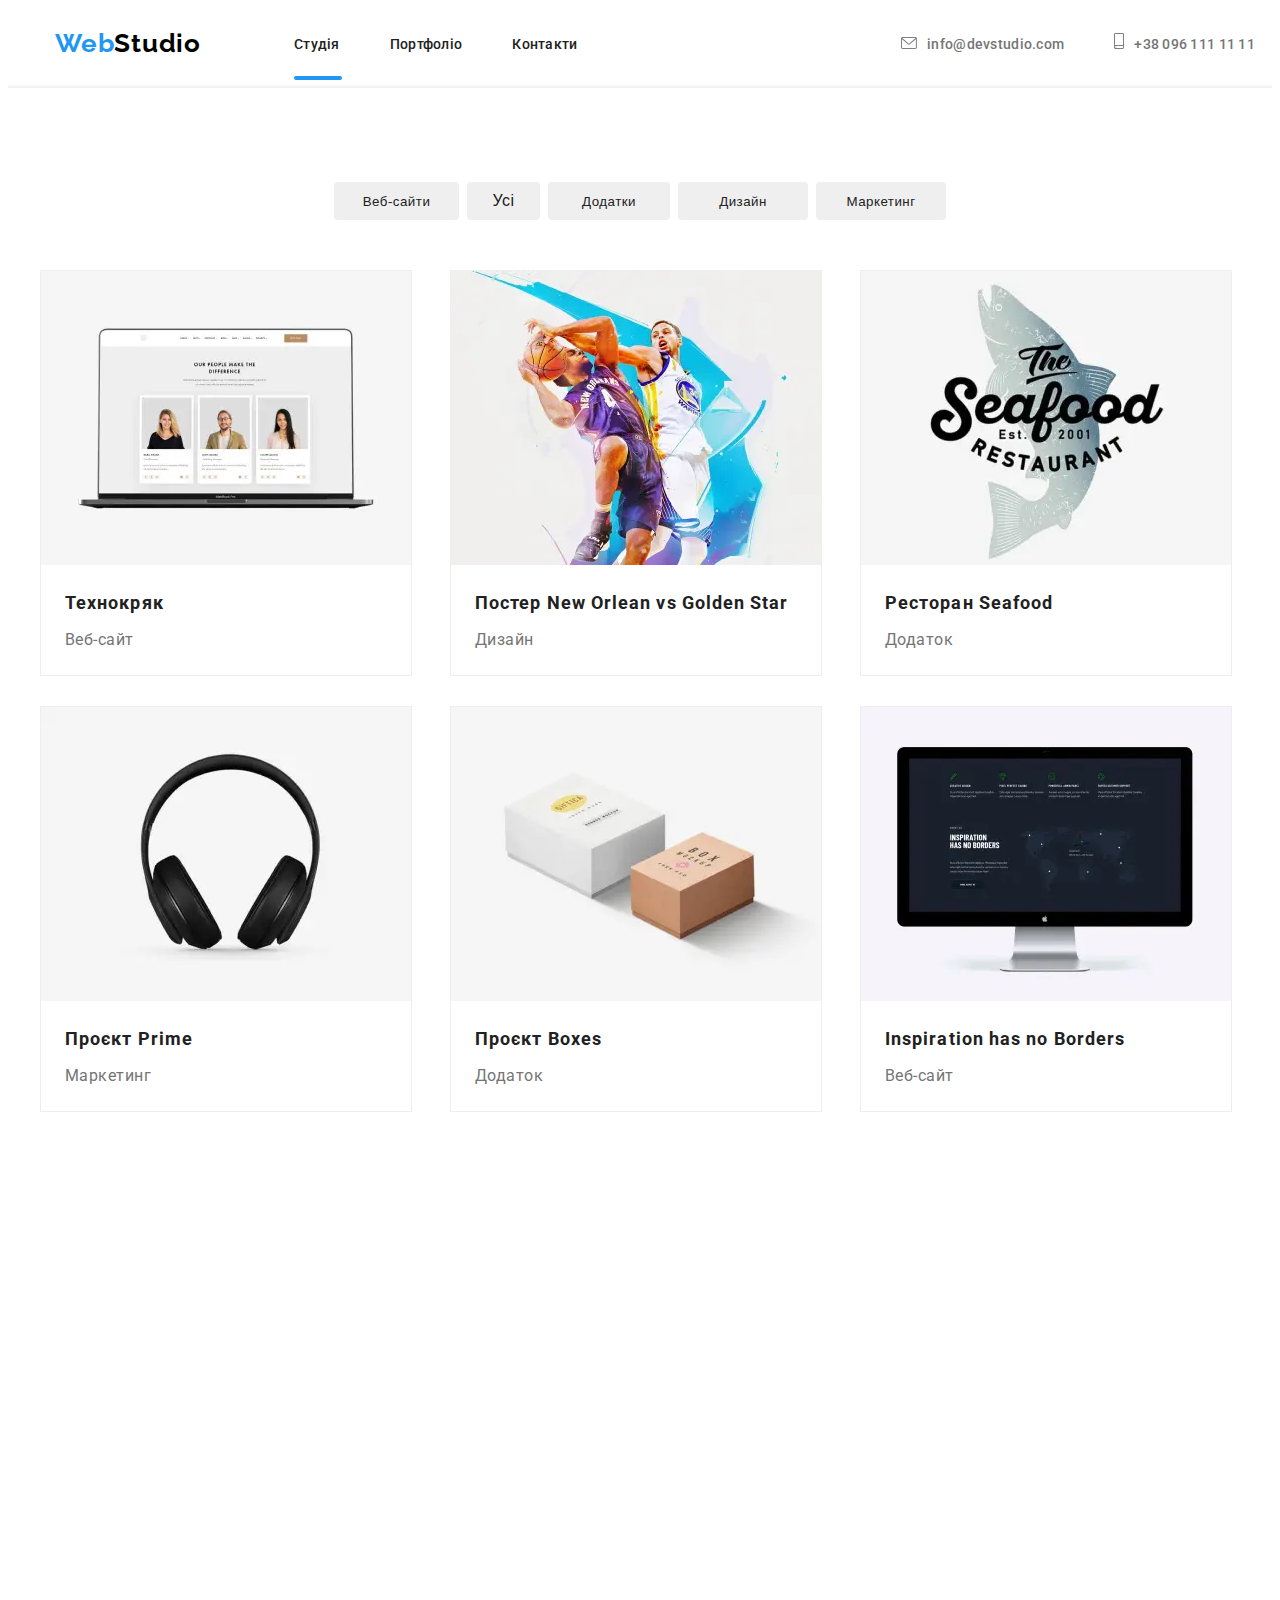
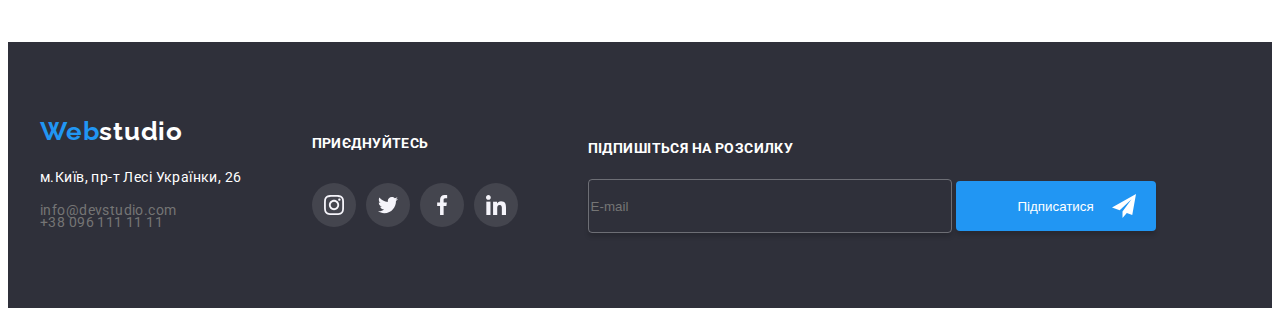
==== porf.html @ 806aafd5 "fix" ====
<!DOCTYPE html>
<html lang="en">
  <head>
    <meta charset="UTF-8" />
    <meta name="viewport" content="width=device-width, initial-scale=1.0" />
    <title>Document</title>
  
    <link rel="stylesheet" href="/normalize.css" />
    <link rel="preconnect" href="https://fonts.googleapis.com" />
    <link rel="preconnect" href="https://fonts.gstatic.com" crossorigin />
    <link rel="stylesheet" href="https://cdnjs.cloudflare.com/ajax/libs/modern-normalize/2.0.0/modern-normalize.min.css" integrity="sha512-4xo8blKMVCiXpTaLzQSLSw3KFOVPWhm/TRtuPVc4WG6kUgjH6J03IBuG7JZPkcWMxJ5huwaBpOpnwYElP/m6wg==" crossorigin="anonymous" referrerpolicy="no-referrer" />
    <link
      href="https://fonts.googleapis.com/css2?family=Raleway:wght@700&family=Roboto:ital,wght@0,400;0,500;0,700;0,900;1,400&display=swap"
      rel="stylesheet"
    />
    <link
    rel="stylesheet"
    href="https://cdnjs.cloudflare.com/ajax/libs/animate.css/4.1.1/animate.min.css"
  />
  <link href="https://unpkg.com/aos@2.3.1/dist/aos.css" rel="stylesheet">
<link rel="stylesheet" href="./css/main.min.css">
  </head>
  <body>
    <section class="header__information">
    <div class="container">
      <header class="header">
        <div class="container ">
          <nav class="header__navigation">
            <a class="header__logo"  href="./index.html">Web<span class="header__accent">Studio</span></a>
            <ul class="header__list">
              <li class="header__item">
                <a class="header__link header__studio" href="./index.html">Стyдія</a>
              </li>
              <li class="header__item">
                <a class="header__link" href="porf.html">Портфоліо</a>
              </li>
              <li class="header__item">
                <a class="header__link" href="#e">Контакти</a>
              </li>
              </ul>
              <ul class="header__contacts">
                <li class="header__contact">
                  <a class="header__adress" href="mailto:info@devstudio.com"><span><svg class="footer__mail"><use href="./images/symbol-defs.svg#icon-mail"></use></svg></span>info@devstudio.com</a>
                </li>
                <li class="header__contact">
                  <a class="header__adress" href="tel:380961111111"><span><svg class="phone-svg"><use href="./images/symbol-defs.svg#icon-smartphone"></use></svg></span>+38 096 111 11 11</a>
                </li>
              </ul>
              
          </nav>
        </div>
      </header>
    </div>
  </section>
    <main class="photo-post">
      <section class="buttons-catalogue">
        <div class="container">
          <ul class="buttons">
            <li class="button-list"  data-aos="fade-down"><button class="button button-2">Веб-сайти</button></li>
            <li class="button-list"  data-aos="fade-down"><button class="buttons-all">Усі</button></li>
            <li class="button-list"  data-aos="fade-down"><button class="button button-3">Додатки</button></li>
            <li class="button-list"  data-aos="fade-down"><button class="button button-4">Дизайн</button></li>
            <li class="button-list"  data-aos="fade-down"><button class="button button-5">Маркетинг</button></li>
          </ul>
        </div>
      </section>
      <div class="container">
        <ul class="list">
          <li class="list__photo list__poster" data-aos="fade-right">
            <img class="list__posters" src="images/img1112.webp" alt="" />
            <h3 class="list__about">Технокряк</h3>
            <p class="list__name">Веб-сайт</p>
            <div class="card-background"></div>
          </li>
          <li class="list__photo list__poster" data-aos="fade-right">
            <img class="list__posters"
              src="images/img1.webp"
              alt="Постер New Orlean vs Golden Star"
            />
            <h3 class="list__about">Постер New Orlean vs Golden Star</h3>
            <p class="list__name">Дизайн</p>
            <div class="card-background"></div>
          </li>
          <li class="list__photo list__poster" data-aos="fade-right">
            <img class="list__posters"
              src="images/img2.webp"
              alt="Ресторан Seafood"
            />
            <h3 class="list__about">Ресторан Seafood</h3>
            <p class="list__name">Додаток</p>
            <div class="card-background"></div>
          </li>
          <li class="list__photo list__poster" data-aos="fade-right">
            <img class="list__posters"
              src="images/img9.webp"
              alt="Проєкт Prime"
            />
            <h3 class="list__about">Проєкт Prime</h3>
            <p class="list__name">Маркетинг</p>
            <div class="card-background"></div>
          </li>
          <li class="list__photo list__poster" data-aos="fade-right">
            <img class="list__posters" src="images/31.webp" alt="Проєкт Boxes" />
            <h3 class="list__about">Проєкт Boxes</h3>
            <p class="list__name">Додаток</p>
           <div class="card-background"></div>
          </li>
          <li class="list__photo list__poster" data-aos="fade-right">
            <img class="list__posters"
              src="images/img5.webp"
              alt="Inspiration has no Borders"
            />
            <h3 class="list__about">Inspiration has no Borders</h3>
            <p class="list__name">Веб-сайт</p>
            <div class="card-background"></div>
          </li>
          <li class="list__photo list__poster" data-aos="fade-right">
            <img class="list__posters"
              src="images/img6.webp"
              alt="Видання Limited Edition"
            />
            <h3 class="list__about">Видання Limited Edition</h3>
            <p class="list__name">Дизайн</p>
            <div class="card-background"></div>
          </li>
          <li class="list__photo list__poster" data-aos="fade-right">
            <img class="list__posters" src="images/img7.webp" alt="Проєкт LAB" />
            <h3 class="list__about">Проєкт LAB</h3>
            <p class="list__name">Маркетинг</p>
            <div class="card-background"></div>
          </li>
          <li class="list__photo list__poster" data-aos="fade-right">
            <img class="list__posters"
              src="images/img8.webp"
              alt="Growing Business"
            />
            <h3 class="list__about">Growing Business</h3>
            <p class="list__name">Додаток</p>
            <div class="card-background"></div>
          </li>
        </ul>
      </div>
    </main>
<footer class="footer">
    <div class="container footer__social">
      <div class="all-info">
      <a class="footer__logo" href="./index.html">Web<span style="color: white">studio</span></a>
      <address>
        <p class="footer__adres">м.Київ, пр-т Лесі Українки, 26</p>
      </address>
    <ul class="footer__info">
      <li class="footer__mail"><a href="mailto:info@devstudio.com">info@devstudio.com</a></li>
      <li><a href="tel:380961111111">+38 096 111 11 11</a></li>
    </ul>
      </div>
    <ul class="footer__media">
      <div><h6 class="footer__join">приєднуйтесь</h6>
      </div>
      <ul class="footer__socials">
      <li><a class="footer__svg"><svg class="footer__link"><use  href="./images/symbol-defs.svg#icon-instagram"></use></svg></a></li>
      <li ><a class="footer__svg"><svg class="footer__link"> <use href="./images/symbol-defs.svg#icon-twitter" ></use></svg></a></li>
      <li><a class="footer__svg"><svg class="footer__link"><use href="./images/symbol-defs.svg#icon-facebook"></use></svg></a> </li>
      <li><a class="footer__svg"><svg class="footer__link"><use href="./images/symbol-defs.svg#icon-linkedin"></use></svg></a></li></ul></ul>
      <div class="footer__about">
        <h5 class="footer__links">
          Підпишіться на розсилку
        </h5>
        <div>
        <input class="footer__sub" type="text" placeholder="E-mail">
      <button class="footer__telegram" type="submit">
        Підписатися</button>
      <svg class="footer__logos"><use href="./images/symbol-defs.svg#icon-telegram"></use></svg></div>
      </div>
  </div>  
  </footer>
    </div>
    <script src="https://unpkg.com/aos@2.3.1/dist/aos.js"></script>
    <script>
      AOS.init();
    </script>
  </body>
</html>
---- css/main.min.css ----
:root{--text-color: #212121;--content-color: #757575;--footer-color: #2f303a;--button-color: #2196f3;--hero-background: #2f303a}.container{width:1200px;margin:0 auto;padding-left:15px;padding-right:15px}body{font-family:Roboto}button{border:none}img{display:block}a{text-decoration:none}.header__information,.header__item,.header__contact,.info__item,.pictures__list,.workers__list,.buttons,.list{list-style:none}h1,h3,ul,p{margin:0;padding:0;list-style:none}.header{height:80px}.header__navigation{display:flex;padding-top:20px}.header__logo{color:var(--button-color);font-family:Raleway;font-size:26px;font-weight:700;letter-spacing:.78px;align-items:center;align-self:center}.header__accent{color:#000}.header__list{display:flex;gap:50px;margin-right:auto;margin-left:93px;align-items:center}.header__link{color:var(--text-color);font-size:14px;font-weight:500;letter-spacing:.28px;transition-duration:500ms;transition-timing-function:cubic-bezier(0.4, 0, 0.2, 1);transition-property:color}.header__studio{transition-property:color;transition-duration:500ms}.header__studio::after{content:"";display:block;border-radius:2px;background:#2196f3;width:48px;height:4px;flex-shrink:0;position:absolute;top:76px;right:100 px;color:#2196f3;transition-timing-function:cubic-bezier(0.4, 0, 0.2, 1)}.header__contacts{margin-left:auto;display:flex;gap:50px;align-items:center}.header__adress{color:var(--content-color);font-size:14px;font-weight:500;letter-spacing:.28px}.header__link:hover{color:var(--button-color)}.header__adress:hover{color:var(--button-color)}.header__adress:hover .mail-svg{fill:#2196f3}.header .phone-svg{width:10px;height:16px;flex-shrink:0;margin-right:10px;fill:gray}.header__adress:hover .phone-svg{fill:#2196f3}.header .studio__color{color:#fff}.header .perf{margin-bottom:28px}.header .perf::after{content:"";display:block;border-radius:2px;background:#2196f3;margin:auto;width:78px;height:4px;flex-shrink:0;position:absolute;top:80px;right:1113px;color:#2196f3}.header__information{box-shadow:inset 0px -5px 10px -10px gray}.header .mail{margin-bottom:9px}.hero{display:flex;height:600px;background-color:var(--hero-background);background-image:linear-gradient(rgba(47, 48, 58, 0.4), rgba(47, 48, 58, 0.4)),url(../images/img.webp);background-repeat:no-repeat;background-size:cover;padding-top:200px;padding-bottom:200px}.hero__heading{width:696px;color:#fff;text-align:center;font-size:44px;font-weight:900;letter-spacing:2.64px;text-transform:uppercase;margin-bottom:30px}.hero__button{width:216px;height:50px;border-radius:4px;background:var(--button-color);box-shadow:0px 4px 4px 0px rgba(0,0,0,.15)}.hero__button__text{color:#fff;text-align:center;font-size:16px;font-weight:700;letter-spacing:.96px}.hero .box{display:flex}.info{padding-top:94px;padding-bottom:94px}.info__list{display:flex}.info-heading{color:var(--text-color);font-size:14px;font-weight:700;letter-spacing:.42px;text-transform:uppercase;margin-top:20px}.info__list{display:flex;gap:30px}.info-text{margin-top:10px;color:var(--content-color);font-size:14px;font-weight:400;line-height:1.71;letter-spacing:.42px}.info-item::before{display:flex;content:url(../images/spytnik.png);background-color:#f5f4fa;width:270px;height:120px;text-align:center;align-items:center;justify-content:center}.info-before::before{content:url(../images/pc.png);background-color:#f5f4fa;width:270px;height:120px}.info-clock::before{content:url(../images/clock.png);background-color:#f5f4fa;width:270px;height:120px}.info-austronaut::before{content:url(../images/astronaut.png);background-color:#f5f4fa;width:270px;height:120px}.info-item{display:flex;flex-direction:column}.pictures-title{color:var(--text-color);text-align:center;font-size:36px;font-weight:700;letter-spacing:1.08px}.pictures-list{display:flex;margin-top:50px;gap:30px;position:relative}.pictures-photo{position:relative;width:370px;height:294px}.text-box{position:relative;width:370px;height:70px;flex-shrink:0;background:rgba(47,48,58,.8);bottom:70px;color:#fff;text-align:center;font-family:Roboto;font-size:14px;padding-top:27px;font-weight:700;line-height:normal;letter-spacing:.42px;text-transform:uppercase}.pictures{padding-bottom:94px}.workers-photo{width:270px;height:260px}.workers{background:#f5f4fa;padding-top:94px;padding-bottom:94px}.workers__title{text-align:center;color:var(--text-color);text-align:center;font-size:36px;font-weight:700;letter-spacing:1.08px}.workers__list{margin-top:50px;display:flex;gap:30px}.workers__item{border:1px solid #eee;background:#fff;box-shadow:0px 5px 15px -10px #000}.workers-name{color:var(--text-color);text-align:center;font-size:16px;font-weight:500;letter-spacing:.48px;margin-top:30px}.worker-skill{color:var(--content-color);text-align:center;font-size:16px;font-weight:400;letter-spacing:.48px;margin-top:10px;padding-bottom:30px}.information{display:flex;justify-content:center;gap:22px;list-style:none;padding-bottom:30px}.instagram{width:20px;height:20px;flex-shrink:0;fill:#afb1b8;transition-duration:500ms;transition-property:fill,background;transition-timing-function:cubic-bezier(0.4, 0, 0.2, 1)}.linkedin{width:20px;height:20px;flex-shrink:0;fill:#afb1b8;transition-duration:500ms;transition-property:fill,background;transition-timing-function:cubic-bezier(0.4, 0, 0.2, 1)}.facebook{width:20px;height:20px;flex-shrink:0;fill:#afb1b8;transition-duration:500ms;transition-property:fill,background;transition-timing-function:cubic-bezier(0.4, 0, 0.2, 1)}.twitter{width:20px;height:20px;flex-shrink:0;fill:#afb1b8;transition-duration:500ms;transition-property:fill,background;transition-timing-function:cubic-bezier(0.4, 0, 0.2, 1)}.instagram :hover{width:44px;height:44px;border-radius:100px}.svg-instagram{width:44px;height:44px;border-radius:100px;display:flex;align-items:center;justify-content:center}.svg-instagram:hover{background-color:#2196f3}.svg-instagram:hover .instagram{fill:#fff}.twitter :hover{width:44px;height:44px;border-radius:100px}.svg-twitter{width:44px;height:44px;border-radius:100px;display:flex;align-items:center;justify-content:center}.svg-twitter:hover{background-color:#2196f3}.svg-twitter:hover .twitter{fill:#fff}.facebook :hover{width:44px;height:44px;border-radius:100px}.svg-facebook{width:44px;height:44px;border-radius:100px;display:flex;align-items:center;justify-content:center}.svg-facebook:hover{background-color:#2196f3}.svg-facebook:hover .facebook{fill:#fff}.linkedin :hover{width:44px;height:44px;border-radius:100px}.svg-linkedin{width:44px;height:44px;border-radius:100px;display:flex;align-items:center;justify-content:center}.svg-linkedin:hover{background-color:#2196f3}.svg-linkedin:hover .linkedin{fill:#fff}.clients{height:372px}.clients__title{color:#212121;text-align:center;font-family:Roboto;font-size:36px;font-weight:700;line-height:normal;letter-spacing:1.08px;justify-content:center}.clients__name{justify-content:center;display:flex;gap:30px;list-style:none}.clients__box{border-radius:4px;border:1px solid #afb1b8;width:170px;height:92px;flex-shrink:0;display:flex;justify-content:center;align-items:center}.clients__logo{width:106px;height:60px;flex-shrink:0;fill:#afb1b8;transition-duration:500ms;transition-property:fill,background;transition-timing-function:cubic-bezier(0.4, 0, 0.2, 1)}.clients__box:hover{color:#2196f3;border:1px solid #2196f3}.clients__box:hover .clients__logo{fill:#2196f3}.footer{background:var(--footer-color);padding-top:60px;padding-bottom:60px}.footer__social{display:flex;gap:70px;align-items:center}.footer__logo{color:var(--button-color);font-family:Raleway;font-size:26px;font-weight:700;letter-spacing:.78px}.footer__adres{color:#fff;font-size:14px;font-weight:400;line-height:1.71;letter-spacing:.42px;margin-top:20px;font-style:normal}.footer__info{list-style:none;color:var(--content-color);font-size:14px;font-weight:400;line-height:1.71;letter-spacing:.42px;margin-top:9px}.footer__media{display:flex;flex-direction:column}.footer__join{color:#fff;font-family:Roboto;font-size:14px;font-style:normal;font-weight:700;line-height:normal;letter-spacing:.42px;text-transform:uppercase}.footer__svg{border-radius:100px;background-color:rgba(255,255,255,.1);width:44px;height:44px;flex-shrink:0;display:flex;align-items:center;justify-content:center;fill:#f5f4fa;transition-duration:500ms;transition-property:fill,background;transition-timing-function:cubic-bezier(0.4, 0, 0.2, 1)}.footer__link{width:20px;height:20px;flex-shrink:0;fill:#f5f4fa}.footer__svg:hover{background-color:#2196f3}.footer__socials{display:flex;list-style:none;gap:10px;padding-bottom:21px}.footer__links{color:#fff;font-family:Roboto;font-size:14px;font-style:normal;font-weight:700;line-height:normal;letter-spacing:.42px;text-transform:uppercase}.footer__sub{width:358px;height:50px;flex-shrink:0;border-radius:4px;border:1px solid rgba(255,255,255,.3);background:rgba(33,150,243,0);box-shadow:0px 4px 4px 0px rgba(0,0,0,.15)}.footer__telegram{position:relative;width:200px;height:50px;flex-shrink:0;border-radius:4px;background:#2196f3;box-shadow:0px 4px 4px 0px rgba(0,0,0,.15);color:#fff}.footer__logos{position:relative;width:24px;height:24px;flex-shrink:0;fill:#fff;right:48px;top:7px}.footer__mail{width:16px;height:12px;flex-shrink:0;margin-right:10px;fill:gray}.backdrop{width:528px;height:581px;flex-shrink:0;background-color:#fff;position:fixed;transform:translate(50%, 40%);top:1%;right:50%;border-radius:4px;background:#fff;box-shadow:0px 1px 3px 0px rgba(0,0,0,.12),0px 1px 1px 0px rgba(0,0,0,.14),0px 2px 1px 0px rgba(0,0,0,.2);transition-timing-function:cubic-bezier(0.4, 0, 0.2, 1);transition-duration:500ms}.modal{position:relative}.close-modal{width:18px;height:18px;flex-shrink:0}.backdrop-btn{stroke-width:1px;stroke:rgba(0,0,0,.1);width:30px;height:30px;flex-shrink:0;border-radius:20px;display:flex;justify-content:center;align-items:center;position:relative;left:490px;top:14px;background-color:#fff;border-radius:20px;background:#fff}.feedback-title{width:448px;height:40px;flex-shrink:0;color:#757575;font-family:Roboto;font-size:12px;font-style:normal;font-weight:400;line-height:normal;letter-spacing:.12px}.feedback-title-big{color:#757575;font-family:Roboto;font-size:12px;font-style:normal;font-weight:400;line-height:normal;letter-spacing:.12px;margin-bottom:4px}.write-space{display:block;border-radius:4px;border:1px solid rgba(33,33,33,.2);width:448px;height:40px;padding:0px 42px 0px 42px;font-family:"Roboto";font-size:12px;font-weight:400;letter-spacing:.12px}.modal-svg{width:18px;height:18px;position:relative;left:12px;bottom:30px}.big-input{display:block;border-radius:4px;border:1px solid rgba(33,33,33,.2);font-family:"Roboto";font-size:12px;font-weight:400;letter-spacing:.12px;width:448px;height:120px;padding:0px 16px 82px 16px}.blank-info{list-style:none;padding-left:42px}.modal-text{margin-bottom:4px;color:#757575;font-family:Roboto;font-size:12px;font-style:normal;font-weight:400;line-height:normal;letter-spacing:.12px}.blue-text{color:#2196f3;font-family:Roboto;font-size:14px;font-style:normal;font-weight:400;line-height:24px;letter-spacing:.42px;text-decoration-line:underline}.Conditions-contract{margin-top:20px;padding-left:57px}.comfirm-svg{margin-right:7px}.send-info{width:200px;height:50px;flex-shrink:0;border-radius:4px;background:#188ce8;box-shadow:0px 4px 4px 0px rgba(0,0,0,.15);display:block;margin-left:165px}.send-color{display:block;color:#fff;text-align:center;font-family:Roboto;font-size:16px;font-style:normal;font-weight:700;line-height:30px;letter-spacing:.96px}.backdrop-btn:hover .close-modal{stroke-width:1px;stroke:rgba(0,0,0,.1);fill:#2196f3}.is-hidden{opacity:0;visibility:hidden;pointer-events:none}.give-feedback{color:#212121;text-align:center;font-family:Roboto;font-size:20px;font-style:normal;font-weight:700;line-height:normal;letter-spacing:.6px}.buttons-catalogue{padding-top:94px;padding-bottom:50px}.buttons{display:flex;gap:8px;justify-content:center}.button{border-radius:4px;color:var(--text-color);font-weight:500;letter-spacing:.48px;transition-duration:500ms;transition-property:fill,background;transition-timing-function:cubic-bezier(0.4, 0, 0.2, 1)}.photo-post{padding-bottom:94px}.buttons-all{color:#fff;text-align:center;font-size:16px;font-style:normal;font-weight:500;line-height:26px;letter-spacing:.48px;width:73px;height:38px;color:var(--text-color);border-radius:4px;transition-duration:500ms;transition-property:color,background;transition-timing-function:cubic-bezier(0.4, 0, 0.2, 1)}.buttons-all:hover{box-shadow:0px 2px 2px 0px rgba(0,0,0,.12),0px 1px 2px 0px rgba(0,0,0,.08),0px 3px 1px 0px rgba(0,0,0,.1);background-color:#2196f3;color:#fff}.card-poster:hover{box-shadow:1px 4px 6px 0px rgba(0,0,0,.16),0px 4px 4px 0px rgba(0,0,0,.06),0px 1px 1px 0px rgba(0,0,0,.12)}.button-2{width:125px;height:38px}.button-2:hover{box-shadow:0px 2px 2px 0px rgba(0,0,0,.12),0px 1px 2px 0px rgba(0,0,0,.08),0px 3px 1px 0px rgba(0,0,0,.1);background-color:var(--button-color);color:#f5f4fa}.button-3{width:122px;height:38px}.button-3:hover{box-shadow:0px 2px 2px 0px rgba(0,0,0,.12),0px 1px 2px 0px rgba(0,0,0,.08),0px 3px 1px 0px rgba(0,0,0,.1);background-color:var(--button-color);color:#f5f4fa}.button-4{width:130px;height:38px}.button-4:hover{box-shadow:0px 2px 2px 0px rgba(0,0,0,.12),0px 1px 2px 0px rgba(0,0,0,.08),0px 3px 1px 0px rgba(0,0,0,.1);background-color:var(--button-color);color:#f5f4fa}.button-5{width:130px;height:38px}.button-5:hover{box-shadow:0px 2px 2px 0px rgba(0,0,0,.12),0px 1px 2px 0px rgba(0,0,0,.08),0px 3px 1px 0px rgba(0,0,0,.1);background-color:var(--button-color);color:#f5f4fa}.list{display:flex;flex-wrap:wrap;gap:30px;display:grid;grid-template-columns:repeat(3, 1fr);position:relative}.list__photo{width:370px;border:1px solid #eee;background:#fff;flex-basis:calc((100% - 60px)/3);position:relative;overflow:hidden}.list__poster:hover .card-background{opacity:1;transition:all .5s;top:0}.list__about{margin-top:20px;color:var(--text-color);font-family:Roboto;font-size:18px;font-weight:700;line-height:36px;letter-spacing:1.08px;padding-left:24px}.list__name{margin-top:4px;color:var(--content-color);font-size:16px;font-weight:400;line-height:30px;letter-spacing:.48px;padding-left:24px;padding-bottom:20px}a{color:inherit}.buttons-catalogue{padding-top:94px;padding-bottom:50px}.photo-post{padding-bottom:94px}.box{display:flex;flex-direction:column;align-items:center}.card-background{width:370px;height:294px;background:rgba(33,150,243,.9);position:absolute;z-index:2;top:2px;display:flex;justify-content:center;align-items:center;opacity:0;top:100%}.text-card{width:322px;color:#fff;font-family:Roboto;font-size:18px;font-style:normal;font-weight:400;line-height:28px;letter-spacing:.54px;align-items:center;text-align:center}.perf{margin-bottom:28px}/*# sourceMappingURL=main.min.css.map */
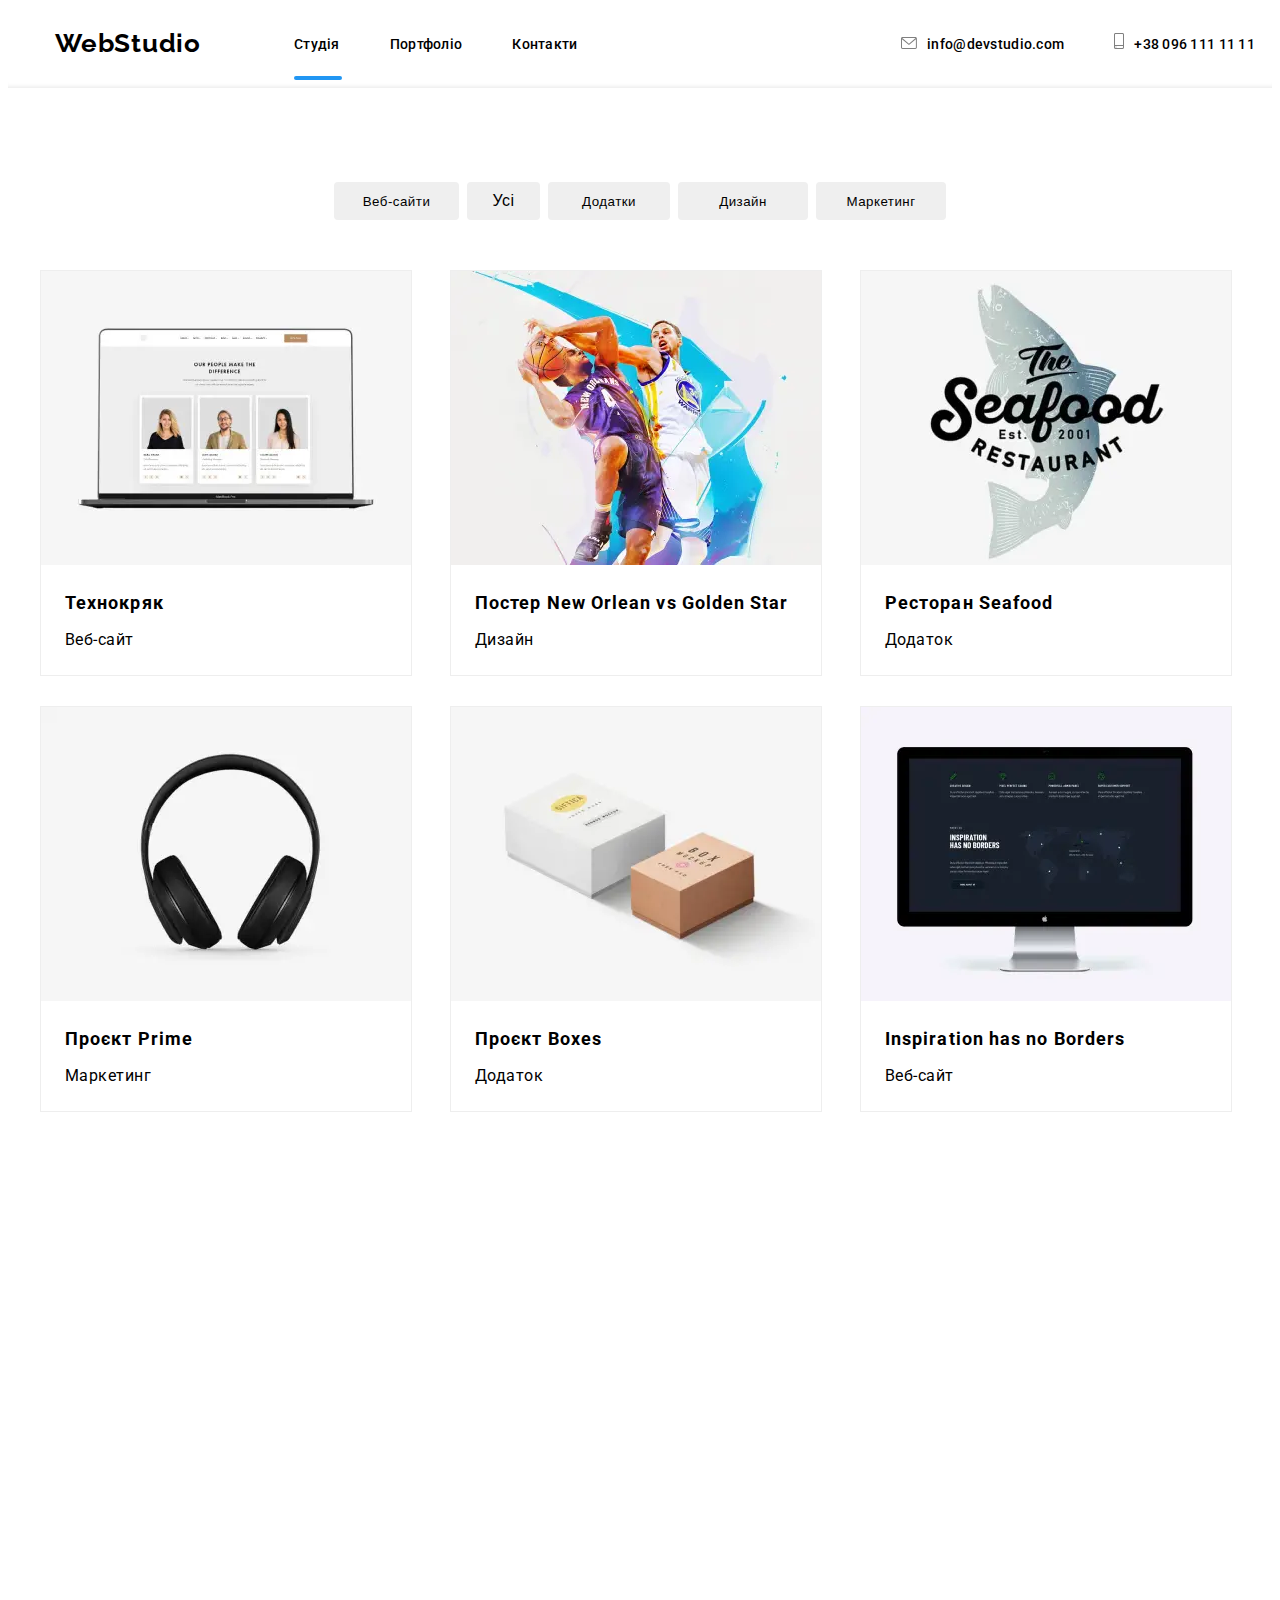
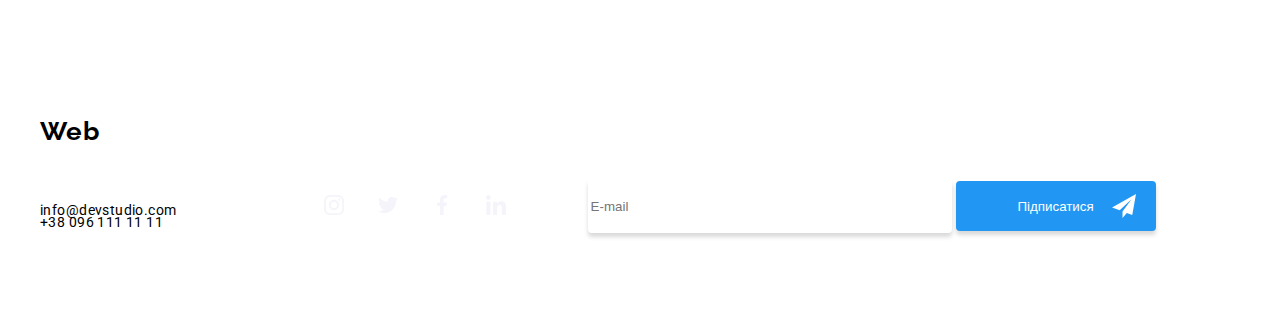
==== commit 06b335ac: "mini-fix" ====
--- a/porf.html
+++ b/porf.html
@@ -56,11 +56,11 @@
       <section class="buttons-catalogue">
         <div class="container">
           <ul class="buttons">
-            <li class="button-list"  data-aos="fade-down"><button class="button button-2">Веб-сайти</button></li>
-            <li class="button-list"  data-aos="fade-down"><button class="buttons-all">Усі</button></li>
-            <li class="button-list"  data-aos="fade-down"><button class="button button-3">Додатки</button></li>
-            <li class="button-list"  data-aos="fade-down"><button class="button button-4">Дизайн</button></li>
-            <li class="button-list"  data-aos="fade-down"><button class="button button-5">Маркетинг</button></li>
+            <li class="buttons-list"  data-aos="fade-down"><button class="button button-2">Веб-сайти</button></li>
+            <li class="buttons-list"  data-aos="fade-down"><button class="buttons-all">Усі</button></li>
+            <li class="buttons-list"  data-aos="fade-down"><button class="button button-3">Додатки</button></li>
+            <li class="buttons-list"  data-aos="fade-down"><button class="button button-4">Дизайн</button></li>
+            <li class="buttons-list"  data-aos="fade-down"><button class="button button-5">Маркетинг</button></li>
           </ul>
         </div>
       </section>
--- a/css/main.min.css
+++ b/css/main.min.css
@@ -1 +1 @@
-:root{--text-color: #212121;--content-color: #757575;--footer-color: #2f303a;--button-color: #2196f3;--hero-background: #2f303a}.container{width:1200px;margin:0 auto;padding-left:15px;padding-right:15px}body{font-family:Roboto}button{border:none}img{display:block}a{text-decoration:none}.header__information,.header__item,.header__contact,.info__item,.pictures__list,.workers__list,.buttons,.list{list-style:none}h1,h3,ul,p{margin:0;padding:0;list-style:none}.header{height:80px}.header__navigation{display:flex;padding-top:20px}.header__logo{color:var(--button-color);font-family:Raleway;font-size:26px;font-weight:700;letter-spacing:.78px;align-items:center;align-self:center}.header__accent{color:#000}.header__list{display:flex;gap:50px;margin-right:auto;margin-left:93px;align-items:center}.header__link{color:var(--text-color);font-size:14px;font-weight:500;letter-spacing:.28px;transition-duration:500ms;transition-timing-function:cubic-bezier(0.4, 0, 0.2, 1);transition-property:color}.header__studio{transition-property:color;transition-duration:500ms}.header__studio::after{content:"";display:block;border-radius:2px;background:#2196f3;width:48px;height:4px;flex-shrink:0;position:absolute;top:76px;right:100 px;color:#2196f3;transition-timing-function:cubic-bezier(0.4, 0, 0.2, 1)}.header__contacts{margin-left:auto;display:flex;gap:50px;align-items:center}.header__adress{color:var(--content-color);font-size:14px;font-weight:500;letter-spacing:.28px}.header__link:hover{color:var(--button-color)}.header__adress:hover{color:var(--button-color)}.header__adress:hover .mail-svg{fill:#2196f3}.header .phone-svg{width:10px;height:16px;flex-shrink:0;margin-right:10px;fill:gray}.header__adress:hover .phone-svg{fill:#2196f3}.header .studio__color{color:#fff}.header .perf{margin-bottom:28px}.header .perf::after{content:"";display:block;border-radius:2px;background:#2196f3;margin:auto;width:78px;height:4px;flex-shrink:0;position:absolute;top:80px;right:1113px;color:#2196f3}.header__information{box-shadow:inset 0px -5px 10px -10px gray}.header .mail{margin-bottom:9px}.hero{display:flex;height:600px;background-color:var(--hero-background);background-image:linear-gradient(rgba(47, 48, 58, 0.4), rgba(47, 48, 58, 0.4)),url(../images/img.webp);background-repeat:no-repeat;background-size:cover;padding-top:200px;padding-bottom:200px}.hero__heading{width:696px;color:#fff;text-align:center;font-size:44px;font-weight:900;letter-spacing:2.64px;text-transform:uppercase;margin-bottom:30px}.hero__button{width:216px;height:50px;border-radius:4px;background:var(--button-color);box-shadow:0px 4px 4px 0px rgba(0,0,0,.15)}.hero__button__text{color:#fff;text-align:center;font-size:16px;font-weight:700;letter-spacing:.96px}.hero .box{display:flex}.info{padding-top:94px;padding-bottom:94px}.info__list{display:flex}.info-heading{color:var(--text-color);font-size:14px;font-weight:700;letter-spacing:.42px;text-transform:uppercase;margin-top:20px}.info__list{display:flex;gap:30px}.info-text{margin-top:10px;color:var(--content-color);font-size:14px;font-weight:400;line-height:1.71;letter-spacing:.42px}.info-item::before{display:flex;content:url(../images/spytnik.png);background-color:#f5f4fa;width:270px;height:120px;text-align:center;align-items:center;justify-content:center}.info-before::before{content:url(../images/pc.png);background-color:#f5f4fa;width:270px;height:120px}.info-clock::before{content:url(../images/clock.png);background-color:#f5f4fa;width:270px;height:120px}.info-austronaut::before{content:url(../images/astronaut.png);background-color:#f5f4fa;width:270px;height:120px}.info-item{display:flex;flex-direction:column}.pictures-title{color:var(--text-color);text-align:center;font-size:36px;font-weight:700;letter-spacing:1.08px}.pictures-list{display:flex;margin-top:50px;gap:30px;position:relative}.pictures-photo{position:relative;width:370px;height:294px}.text-box{position:relative;width:370px;height:70px;flex-shrink:0;background:rgba(47,48,58,.8);bottom:70px;color:#fff;text-align:center;font-family:Roboto;font-size:14px;padding-top:27px;font-weight:700;line-height:normal;letter-spacing:.42px;text-transform:uppercase}.pictures{padding-bottom:94px}.workers-photo{width:270px;height:260px}.workers{background:#f5f4fa;padding-top:94px;padding-bottom:94px}.workers__title{text-align:center;color:var(--text-color);text-align:center;font-size:36px;font-weight:700;letter-spacing:1.08px}.workers__list{margin-top:50px;display:flex;gap:30px}.workers__item{border:1px solid #eee;background:#fff;box-shadow:0px 5px 15px -10px #000}.workers-name{color:var(--text-color);text-align:center;font-size:16px;font-weight:500;letter-spacing:.48px;margin-top:30px}.worker-skill{color:var(--content-color);text-align:center;font-size:16px;font-weight:400;letter-spacing:.48px;margin-top:10px;padding-bottom:30px}.information{display:flex;justify-content:center;gap:22px;list-style:none;padding-bottom:30px}.instagram{width:20px;height:20px;flex-shrink:0;fill:#afb1b8;transition-duration:500ms;transition-property:fill,background;transition-timing-function:cubic-bezier(0.4, 0, 0.2, 1)}.linkedin{width:20px;height:20px;flex-shrink:0;fill:#afb1b8;transition-duration:500ms;transition-property:fill,background;transition-timing-function:cubic-bezier(0.4, 0, 0.2, 1)}.facebook{width:20px;height:20px;flex-shrink:0;fill:#afb1b8;transition-duration:500ms;transition-property:fill,background;transition-timing-function:cubic-bezier(0.4, 0, 0.2, 1)}.twitter{width:20px;height:20px;flex-shrink:0;fill:#afb1b8;transition-duration:500ms;transition-property:fill,background;transition-timing-function:cubic-bezier(0.4, 0, 0.2, 1)}.instagram :hover{width:44px;height:44px;border-radius:100px}.svg-instagram{width:44px;height:44px;border-radius:100px;display:flex;align-items:center;justify-content:center}.svg-instagram:hover{background-color:#2196f3}.svg-instagram:hover .instagram{fill:#fff}.twitter :hover{width:44px;height:44px;border-radius:100px}.svg-twitter{width:44px;height:44px;border-radius:100px;display:flex;align-items:center;justify-content:center}.svg-twitter:hover{background-color:#2196f3}.svg-twitter:hover .twitter{fill:#fff}.facebook :hover{width:44px;height:44px;border-radius:100px}.svg-facebook{width:44px;height:44px;border-radius:100px;display:flex;align-items:center;justify-content:center}.svg-facebook:hover{background-color:#2196f3}.svg-facebook:hover .facebook{fill:#fff}.linkedin :hover{width:44px;height:44px;border-radius:100px}.svg-linkedin{width:44px;height:44px;border-radius:100px;display:flex;align-items:center;justify-content:center}.svg-linkedin:hover{background-color:#2196f3}.svg-linkedin:hover .linkedin{fill:#fff}.clients{height:372px}.clients__title{color:#212121;text-align:center;font-family:Roboto;font-size:36px;font-weight:700;line-height:normal;letter-spacing:1.08px;justify-content:center}.clients__name{justify-content:center;display:flex;gap:30px;list-style:none}.clients__box{border-radius:4px;border:1px solid #afb1b8;width:170px;height:92px;flex-shrink:0;display:flex;justify-content:center;align-items:center}.clients__logo{width:106px;height:60px;flex-shrink:0;fill:#afb1b8;transition-duration:500ms;transition-property:fill,background;transition-timing-function:cubic-bezier(0.4, 0, 0.2, 1)}.clients__box:hover{color:#2196f3;border:1px solid #2196f3}.clients__box:hover .clients__logo{fill:#2196f3}.footer{background:var(--footer-color);padding-top:60px;padding-bottom:60px}.footer__social{display:flex;gap:70px;align-items:center}.footer__logo{color:var(--button-color);font-family:Raleway;font-size:26px;font-weight:700;letter-spacing:.78px}.footer__adres{color:#fff;font-size:14px;font-weight:400;line-height:1.71;letter-spacing:.42px;margin-top:20px;font-style:normal}.footer__info{list-style:none;color:var(--content-color);font-size:14px;font-weight:400;line-height:1.71;letter-spacing:.42px;margin-top:9px}.footer__media{display:flex;flex-direction:column}.footer__join{color:#fff;font-family:Roboto;font-size:14px;font-style:normal;font-weight:700;line-height:normal;letter-spacing:.42px;text-transform:uppercase}.footer__svg{border-radius:100px;background-color:rgba(255,255,255,.1);width:44px;height:44px;flex-shrink:0;display:flex;align-items:center;justify-content:center;fill:#f5f4fa;transition-duration:500ms;transition-property:fill,background;transition-timing-function:cubic-bezier(0.4, 0, 0.2, 1)}.footer__link{width:20px;height:20px;flex-shrink:0;fill:#f5f4fa}.footer__svg:hover{background-color:#2196f3}.footer__socials{display:flex;list-style:none;gap:10px;padding-bottom:21px}.footer__links{color:#fff;font-family:Roboto;font-size:14px;font-style:normal;font-weight:700;line-height:normal;letter-spacing:.42px;text-transform:uppercase}.footer__sub{width:358px;height:50px;flex-shrink:0;border-radius:4px;border:1px solid rgba(255,255,255,.3);background:rgba(33,150,243,0);box-shadow:0px 4px 4px 0px rgba(0,0,0,.15)}.footer__telegram{position:relative;width:200px;height:50px;flex-shrink:0;border-radius:4px;background:#2196f3;box-shadow:0px 4px 4px 0px rgba(0,0,0,.15);color:#fff}.footer__logos{position:relative;width:24px;height:24px;flex-shrink:0;fill:#fff;right:48px;top:7px}.footer__mail{width:16px;height:12px;flex-shrink:0;margin-right:10px;fill:gray}.backdrop{width:528px;height:581px;flex-shrink:0;background-color:#fff;position:fixed;transform:translate(50%, 40%);top:1%;right:50%;border-radius:4px;background:#fff;box-shadow:0px 1px 3px 0px rgba(0,0,0,.12),0px 1px 1px 0px rgba(0,0,0,.14),0px 2px 1px 0px rgba(0,0,0,.2);transition-timing-function:cubic-bezier(0.4, 0, 0.2, 1);transition-duration:500ms}.modal{position:relative}.close-modal{width:18px;height:18px;flex-shrink:0}.backdrop-btn{stroke-width:1px;stroke:rgba(0,0,0,.1);width:30px;height:30px;flex-shrink:0;border-radius:20px;display:flex;justify-content:center;align-items:center;position:relative;left:490px;top:14px;background-color:#fff;border-radius:20px;background:#fff}.feedback-title{width:448px;height:40px;flex-shrink:0;color:#757575;font-family:Roboto;font-size:12px;font-style:normal;font-weight:400;line-height:normal;letter-spacing:.12px}.feedback-title-big{color:#757575;font-family:Roboto;font-size:12px;font-style:normal;font-weight:400;line-height:normal;letter-spacing:.12px;margin-bottom:4px}.write-space{display:block;border-radius:4px;border:1px solid rgba(33,33,33,.2);width:448px;height:40px;padding:0px 42px 0px 42px;font-family:"Roboto";font-size:12px;font-weight:400;letter-spacing:.12px}.modal-svg{width:18px;height:18px;position:relative;left:12px;bottom:30px}.big-input{display:block;border-radius:4px;border:1px solid rgba(33,33,33,.2);font-family:"Roboto";font-size:12px;font-weight:400;letter-spacing:.12px;width:448px;height:120px;padding:0px 16px 82px 16px}.blank-info{list-style:none;padding-left:42px}.modal-text{margin-bottom:4px;color:#757575;font-family:Roboto;font-size:12px;font-style:normal;font-weight:400;line-height:normal;letter-spacing:.12px}.blue-text{color:#2196f3;font-family:Roboto;font-size:14px;font-style:normal;font-weight:400;line-height:24px;letter-spacing:.42px;text-decoration-line:underline}.Conditions-contract{margin-top:20px;padding-left:57px}.comfirm-svg{margin-right:7px}.send-info{width:200px;height:50px;flex-shrink:0;border-radius:4px;background:#188ce8;box-shadow:0px 4px 4px 0px rgba(0,0,0,.15);display:block;margin-left:165px}.send-color{display:block;color:#fff;text-align:center;font-family:Roboto;font-size:16px;font-style:normal;font-weight:700;line-height:30px;letter-spacing:.96px}.backdrop-btn:hover .close-modal{stroke-width:1px;stroke:rgba(0,0,0,.1);fill:#2196f3}.is-hidden{opacity:0;visibility:hidden;pointer-events:none}.give-feedback{color:#212121;text-align:center;font-family:Roboto;font-size:20px;font-style:normal;font-weight:700;line-height:normal;letter-spacing:.6px}.buttons-catalogue{padding-top:94px;padding-bottom:50px}.buttons{display:flex;gap:8px;justify-content:center}.button{border-radius:4px;color:var(--text-color);font-weight:500;letter-spacing:.48px;transition-duration:500ms;transition-property:fill,background;transition-timing-function:cubic-bezier(0.4, 0, 0.2, 1)}.photo-post{padding-bottom:94px}.buttons-all{color:#fff;text-align:center;font-size:16px;font-style:normal;font-weight:500;line-height:26px;letter-spacing:.48px;width:73px;height:38px;color:var(--text-color);border-radius:4px;transition-duration:500ms;transition-property:color,background;transition-timing-function:cubic-bezier(0.4, 0, 0.2, 1)}.buttons-all:hover{box-shadow:0px 2px 2px 0px rgba(0,0,0,.12),0px 1px 2px 0px rgba(0,0,0,.08),0px 3px 1px 0px rgba(0,0,0,.1);background-color:#2196f3;color:#fff}.card-poster:hover{box-shadow:1px 4px 6px 0px rgba(0,0,0,.16),0px 4px 4px 0px rgba(0,0,0,.06),0px 1px 1px 0px rgba(0,0,0,.12)}.button-2{width:125px;height:38px}.button-2:hover{box-shadow:0px 2px 2px 0px rgba(0,0,0,.12),0px 1px 2px 0px rgba(0,0,0,.08),0px 3px 1px 0px rgba(0,0,0,.1);background-color:var(--button-color);color:#f5f4fa}.button-3{width:122px;height:38px}.button-3:hover{box-shadow:0px 2px 2px 0px rgba(0,0,0,.12),0px 1px 2px 0px rgba(0,0,0,.08),0px 3px 1px 0px rgba(0,0,0,.1);background-color:var(--button-color);color:#f5f4fa}.button-4{width:130px;height:38px}.button-4:hover{box-shadow:0px 2px 2px 0px rgba(0,0,0,.12),0px 1px 2px 0px rgba(0,0,0,.08),0px 3px 1px 0px rgba(0,0,0,.1);background-color:var(--button-color);color:#f5f4fa}.button-5{width:130px;height:38px}.button-5:hover{box-shadow:0px 2px 2px 0px rgba(0,0,0,.12),0px 1px 2px 0px rgba(0,0,0,.08),0px 3px 1px 0px rgba(0,0,0,.1);background-color:var(--button-color);color:#f5f4fa}.list{display:flex;flex-wrap:wrap;gap:30px;display:grid;grid-template-columns:repeat(3, 1fr);position:relative}.list__photo{width:370px;border:1px solid #eee;background:#fff;flex-basis:calc((100% - 60px)/3);position:relative;overflow:hidden}.list__poster:hover .card-background{opacity:1;transition:all .5s;top:0}.list__about{margin-top:20px;color:var(--text-color);font-family:Roboto;font-size:18px;font-weight:700;line-height:36px;letter-spacing:1.08px;padding-left:24px}.list__name{margin-top:4px;color:var(--content-color);font-size:16px;font-weight:400;line-height:30px;letter-spacing:.48px;padding-left:24px;padding-bottom:20px}a{color:inherit}.buttons-catalogue{padding-top:94px;padding-bottom:50px}.photo-post{padding-bottom:94px}.box{display:flex;flex-direction:column;align-items:center}.card-background{width:370px;height:294px;background:rgba(33,150,243,.9);position:absolute;z-index:2;top:2px;display:flex;justify-content:center;align-items:center;opacity:0;top:100%}.text-card{width:322px;color:#fff;font-family:Roboto;font-size:18px;font-style:normal;font-weight:400;line-height:28px;letter-spacing:.54px;align-items:center;text-align:center}.perf{margin-bottom:28px}/*# sourceMappingURL=main.min.css.map */+.container{width:1200px;margin:0 auto;padding-left:15px;padding-right:15px}body{font-family:Roboto}button{border:none}img{display:block}a{text-decoration:none}.header__information,.header__item,.header__contact,.info__item,.pictures__list,.workers__list,.buttons,.list{list-style:none}h1,h3,ul,p{margin:0;padding:0;list-style:none}.header{height:80px}.header__navigation{display:flex;padding-top:20px}.header__logo{color:var(--button-color);font-family:Raleway;font-size:26px;font-weight:700;letter-spacing:.78px;align-items:center;align-self:center}.header__accent{color:#000}.header__list{display:flex;gap:50px;margin-right:auto;margin-left:93px;align-items:center}.header__link{color:var(--text-color);font-size:14px;font-weight:500;letter-spacing:.28px;transition-duration:500ms;transition-timing-function:cubic-bezier(0.4, 0, 0.2, 1);transition-property:color}.header__studio{transition-property:color;transition-duration:500ms}.header__studio::after{content:"";display:block;border-radius:2px;background:#2196f3;width:48px;height:4px;flex-shrink:0;position:absolute;top:76px;right:100 px;color:#2196f3;transition-timing-function:cubic-bezier(0.4, 0, 0.2, 1)}.header__contacts{margin-left:auto;display:flex;gap:50px;align-items:center}.header__adress{color:var(--content-color);font-size:14px;font-weight:500;letter-spacing:.28px}.header__link:hover{color:var(--button-color)}.header__adress:hover{color:var(--button-color)}.header__adress:hover .mail-svg{fill:#2196f3}.header .phone-svg{width:10px;height:16px;flex-shrink:0;margin-right:10px;fill:gray}.header__adress:hover .phone-svg{fill:#2196f3}.header .studio__color{color:#fff}.header .perf{margin-bottom:28px}.header .perf::after{content:"";display:block;border-radius:2px;background:#2196f3;margin:auto;width:78px;height:4px;flex-shrink:0;position:absolute;top:80px;right:1113px;color:#2196f3}.header__information{box-shadow:inset 0px -5px 10px -10px gray}.header .mail{margin-bottom:9px}.hero{display:flex;height:600px;background-color:var(--hero-background);background-image:linear-gradient(rgba(47, 48, 58, 0.4), rgba(47, 48, 58, 0.4)),url(../images/img.webp);background-repeat:no-repeat;background-size:cover;padding-top:200px;padding-bottom:200px}.hero__heading{width:696px;color:#fff;text-align:center;font-size:44px;font-weight:900;letter-spacing:2.64px;text-transform:uppercase;margin-bottom:30px}.hero__button{width:216px;height:50px;border-radius:4px;background:var(--button-color);box-shadow:0px 4px 4px 0px rgba(0,0,0,.15)}.hero__button__text{color:#fff;text-align:center;font-size:16px;font-weight:700;letter-spacing:.96px}.hero .box{display:flex}.info{padding-top:94px;padding-bottom:94px}.info__list{display:flex}.info__heading{color:var(--text-color);font-size:14px;font-weight:700;letter-spacing:.42px;text-transform:uppercase;margin-top:20px}.info__text{margin-top:10px;color:var(--content-color);font-size:14px;font-weight:400;line-height:1.71;letter-spacing:.42px}.info__list{display:flex;gap:30px}.info__item::before{display:flex;content:url(../images/spytnik.png);background-color:#f5f4fa;width:270px;height:120px;text-align:center;align-items:center;justify-content:center}.info__item{display:flex;flex-direction:column}.info__clock::before{content:url(../images/clock.png);background-color:#f5f4fa;width:270px;height:120px}.info__austronaut::before{content:url(../images/astronaut.png);background-color:#f5f4fa;width:270px;height:120px}.info__before::before{content:url(../images/pc.png);background-color:#f5f4fa;width:270px;height:120px}.pictures{padding-bottom:94px}.pictures__title{color:var(--text-color);text-align:center;font-size:36px;font-weight:700;letter-spacing:1.08px}.pictures__list{display:flex;margin-top:50px;gap:30px;position:relative}.pictures__photo{position:relative;width:370px;height:294px}.pictures__box{position:relative;width:370px;height:70px;flex-shrink:0;background:rgba(47,48,58,.8);bottom:70px;color:#fff;text-align:center;font-family:Roboto;font-size:14px;padding-top:27px;font-weight:700;line-height:normal;letter-spacing:.42px;text-transform:uppercase}.workers-photo{width:270px;height:260px}.workers{background:#f5f4fa;padding-top:94px;padding-bottom:94px}.workers__title{text-align:center;color:var(--text-color);text-align:center;font-size:36px;font-weight:700;letter-spacing:1.08px}.workers__list{margin-top:50px;display:flex;gap:30px}.workers__item{border:1px solid #eee;background:#fff;box-shadow:0px 5px 15px -10px #000}.workers-name{color:var(--text-color);text-align:center;font-size:16px;font-weight:500;letter-spacing:.48px;margin-top:30px}.worker-skill{color:var(--content-color);text-align:center;font-size:16px;font-weight:400;letter-spacing:.48px;margin-top:10px;padding-bottom:30px}.information{display:flex;justify-content:center;gap:22px;list-style:none;padding-bottom:30px}.instagram{width:20px;height:20px;flex-shrink:0;fill:#afb1b8;transition-duration:500ms;transition-property:fill,background;transition-timing-function:cubic-bezier(0.4, 0, 0.2, 1)}.linkedin{width:20px;height:20px;flex-shrink:0;fill:#afb1b8;transition-duration:500ms;transition-property:fill,background;transition-timing-function:cubic-bezier(0.4, 0, 0.2, 1)}.facebook{width:20px;height:20px;flex-shrink:0;fill:#afb1b8;transition-duration:500ms;transition-property:fill,background;transition-timing-function:cubic-bezier(0.4, 0, 0.2, 1)}.twitter{width:20px;height:20px;flex-shrink:0;fill:#afb1b8;transition-duration:500ms;transition-property:fill,background;transition-timing-function:cubic-bezier(0.4, 0, 0.2, 1)}.instagram :hover{width:44px;height:44px;border-radius:100px}.svg-instagram{width:44px;height:44px;border-radius:100px;display:flex;align-items:center;justify-content:center}.svg-instagram:hover{background-color:#2196f3}.svg-instagram:hover .instagram{fill:#fff}.twitter :hover{width:44px;height:44px;border-radius:100px}.svg-twitter{width:44px;height:44px;border-radius:100px;display:flex;align-items:center;justify-content:center}.svg-twitter:hover{background-color:#2196f3}.svg-twitter:hover .twitter{fill:#fff}.facebook :hover{width:44px;height:44px;border-radius:100px}.svg-facebook{width:44px;height:44px;border-radius:100px;display:flex;align-items:center;justify-content:center}.svg-facebook:hover{background-color:#2196f3}.svg-facebook:hover .facebook{fill:#fff}.linkedin :hover{width:44px;height:44px;border-radius:100px}.svg-linkedin{width:44px;height:44px;border-radius:100px;display:flex;align-items:center;justify-content:center}.svg-linkedin:hover{background-color:#2196f3}.svg-linkedin:hover .linkedin{fill:#fff}.clients{height:372px}.clients__title{color:#212121;text-align:center;font-family:Roboto;font-size:36px;font-weight:700;line-height:normal;letter-spacing:1.08px;justify-content:center}.clients__name{justify-content:center;display:flex;gap:30px;list-style:none}.clients__box{border-radius:4px;border:1px solid #afb1b8;width:170px;height:92px;flex-shrink:0;display:flex;justify-content:center;align-items:center}.clients__logo{width:106px;height:60px;flex-shrink:0;fill:#afb1b8;transition-duration:500ms;transition-property:fill,background;transition-timing-function:cubic-bezier(0.4, 0, 0.2, 1)}.clients__box:hover{color:#2196f3;border:1px solid #2196f3}.clients__box:hover .clients__logo{fill:#2196f3}.footer{background:var(--footer-color);padding-top:60px;padding-bottom:60px}.footer__social{display:flex;gap:70px;align-items:center}.footer__logo{color:var(--button-color);font-family:Raleway;font-size:26px;font-weight:700;letter-spacing:.78px}.footer__adres{color:#fff;font-size:14px;font-weight:400;line-height:1.71;letter-spacing:.42px;margin-top:20px;font-style:normal}.footer__info{list-style:none;color:var(--content-color);font-size:14px;font-weight:400;line-height:1.71;letter-spacing:.42px;margin-top:9px}.footer__media{display:flex;flex-direction:column}.footer__join{color:#fff;font-family:Roboto;font-size:14px;font-style:normal;font-weight:700;line-height:normal;letter-spacing:.42px;text-transform:uppercase}.footer__svg{border-radius:100px;background-color:rgba(255,255,255,.1);width:44px;height:44px;flex-shrink:0;display:flex;align-items:center;justify-content:center;fill:#f5f4fa;transition-duration:500ms;transition-property:fill,background;transition-timing-function:cubic-bezier(0.4, 0, 0.2, 1)}.footer__link{width:20px;height:20px;flex-shrink:0;fill:#f5f4fa}.footer__svg:hover{background-color:#2196f3}.footer__socials{display:flex;list-style:none;gap:10px;padding-bottom:21px}.footer__links{color:#fff;font-family:Roboto;font-size:14px;font-style:normal;font-weight:700;line-height:normal;letter-spacing:.42px;text-transform:uppercase}.footer__sub{width:358px;height:50px;flex-shrink:0;border-radius:4px;border:1px solid rgba(255,255,255,.3);background:rgba(33,150,243,0);box-shadow:0px 4px 4px 0px rgba(0,0,0,.15)}.footer__telegram{position:relative;width:200px;height:50px;flex-shrink:0;border-radius:4px;background:#2196f3;box-shadow:0px 4px 4px 0px rgba(0,0,0,.15);color:#fff}.footer__logos{position:relative;width:24px;height:24px;flex-shrink:0;fill:#fff;right:48px;top:7px}.footer__mail{width:16px;height:12px;flex-shrink:0;margin-right:10px;fill:gray}.backdrop{width:528px;height:581px;flex-shrink:0;background-color:#fff;position:fixed;transform:translate(50%, 40%);top:1%;right:50%;border-radius:4px;background:#fff;box-shadow:0px 1px 3px 0px rgba(0,0,0,.12),0px 1px 1px 0px rgba(0,0,0,.14),0px 2px 1px 0px rgba(0,0,0,.2);transition-timing-function:cubic-bezier(0.4, 0, 0.2, 1);transition-duration:500ms}.modal{position:relative}.close-modal{width:18px;height:18px;flex-shrink:0}.backdrop-btn{stroke-width:1px;stroke:rgba(0,0,0,.1);width:30px;height:30px;flex-shrink:0;border-radius:20px;display:flex;justify-content:center;align-items:center;position:relative;left:490px;top:14px;background-color:#fff;border-radius:20px;background:#fff}.feedback-title{width:448px;height:40px;flex-shrink:0;color:#757575;font-family:Roboto;font-size:12px;font-style:normal;font-weight:400;line-height:normal;letter-spacing:.12px}.feedback-title-big{color:#757575;font-family:Roboto;font-size:12px;font-style:normal;font-weight:400;line-height:normal;letter-spacing:.12px;margin-bottom:4px}.write-space{display:block;border-radius:4px;border:1px solid rgba(33,33,33,.2);width:448px;height:40px;padding:0px 42px 0px 42px;font-family:"Roboto";font-size:12px;font-weight:400;letter-spacing:.12px}.modal-svg{width:18px;height:18px;position:relative;left:12px;bottom:30px}.big-input{display:block;border-radius:4px;border:1px solid rgba(33,33,33,.2);font-family:"Roboto";font-size:12px;font-weight:400;letter-spacing:.12px;width:448px;height:120px;padding:0px 16px 82px 16px}.blank-info{list-style:none;padding-left:42px}.modal-text{margin-bottom:4px;color:#757575;font-family:Roboto;font-size:12px;font-style:normal;font-weight:400;line-height:normal;letter-spacing:.12px}.blue-text{color:#2196f3;font-family:Roboto;font-size:14px;font-style:normal;font-weight:400;line-height:24px;letter-spacing:.42px;text-decoration-line:underline}.Conditions-contract{margin-top:20px;padding-left:57px}.comfirm-svg{margin-right:7px}.send-info{width:200px;height:50px;flex-shrink:0;border-radius:4px;background:#188ce8;box-shadow:0px 4px 4px 0px rgba(0,0,0,.15);display:block;margin-left:165px}.send-color{display:block;color:#fff;text-align:center;font-family:Roboto;font-size:16px;font-style:normal;font-weight:700;line-height:30px;letter-spacing:.96px}.backdrop-btn:hover .close-modal{stroke-width:1px;stroke:rgba(0,0,0,.1);fill:#2196f3}.is-hidden{opacity:0;visibility:hidden;pointer-events:none}.give-feedback{color:#212121;text-align:center;font-family:Roboto;font-size:20px;font-style:normal;font-weight:700;line-height:normal;letter-spacing:.6px}.buttons-catalogue{padding-top:94px;padding-bottom:50px}.buttons{display:flex;gap:8px;justify-content:center}.button{border-radius:4px;color:var(--text-color);font-weight:500;letter-spacing:.48px;transition-duration:500ms;transition-property:fill,background;transition-timing-function:cubic-bezier(0.4, 0, 0.2, 1)}.photo-post{padding-bottom:94px}.buttons-all{color:#fff;text-align:center;font-size:16px;font-style:normal;font-weight:500;line-height:26px;letter-spacing:.48px;width:73px;height:38px;color:var(--text-color);border-radius:4px;transition-duration:500ms;transition-property:color,background;transition-timing-function:cubic-bezier(0.4, 0, 0.2, 1)}.buttons-all:hover{box-shadow:0px 2px 2px 0px rgba(0,0,0,.12),0px 1px 2px 0px rgba(0,0,0,.08),0px 3px 1px 0px rgba(0,0,0,.1);background-color:#2196f3;color:#fff}.card-poster:hover{box-shadow:1px 4px 6px 0px rgba(0,0,0,.16),0px 4px 4px 0px rgba(0,0,0,.06),0px 1px 1px 0px rgba(0,0,0,.12)}.button-2{width:125px;height:38px}.button-2:hover{box-shadow:0px 2px 2px 0px rgba(0,0,0,.12),0px 1px 2px 0px rgba(0,0,0,.08),0px 3px 1px 0px rgba(0,0,0,.1);background-color:#2196f3;color:#fff}.button-3{width:122px;height:38px}.button-3:hover{box-shadow:0px 2px 2px 0px rgba(0,0,0,.12),0px 1px 2px 0px rgba(0,0,0,.08),0px 3px 1px 0px rgba(0,0,0,.1);background-color:#2196f3;color:#f5f4fa}.button-4{width:130px;height:38px}.button-4:hover{box-shadow:0px 2px 2px 0px rgba(0,0,0,.12),0px 1px 2px 0px rgba(0,0,0,.08),0px 3px 1px 0px rgba(0,0,0,.1);background-color:#2196f3;color:#f5f4fa}.button-5{width:130px;height:38px}.button-5:hover{box-shadow:0px 2px 2px 0px rgba(0,0,0,.12),0px 1px 2px 0px rgba(0,0,0,.08),0px 3px 1px 0px rgba(0,0,0,.1);background-color:#2196f3;color:#f5f4fa}.list{display:flex;flex-wrap:wrap;gap:30px;display:grid;grid-template-columns:repeat(3, 1fr);position:relative}.list__photo{width:370px;border:1px solid #eee;background:#fff;flex-basis:calc((100% - 60px)/3);position:relative;overflow:hidden}.list__poster:hover .card-background{opacity:1;transition:all .5s;top:0}.list__about{margin-top:20px;color:var(--text-color);font-family:Roboto;font-size:18px;font-weight:700;line-height:36px;letter-spacing:1.08px;padding-left:24px}.list__name{margin-top:4px;color:var(--content-color);font-size:16px;font-weight:400;line-height:30px;letter-spacing:.48px;padding-left:24px;padding-bottom:20px}a{color:inherit}.photo-post{padding-bottom:94px}.box{display:flex;flex-direction:column;align-items:center}.card-background{width:370px;height:294px;background:rgba(33,150,243,.9);position:absolute;z-index:2;top:2px;display:flex;justify-content:center;align-items:center;opacity:0;top:100%}.text-card{width:322px;color:#fff;font-family:Roboto;font-size:18px;font-style:normal;font-weight:400;line-height:28px;letter-spacing:.54px;align-items:center;text-align:center}.perf{margin-bottom:28px}.photo-post{padding-bottom:94px}/*# sourceMappingURL=main.min.css.map */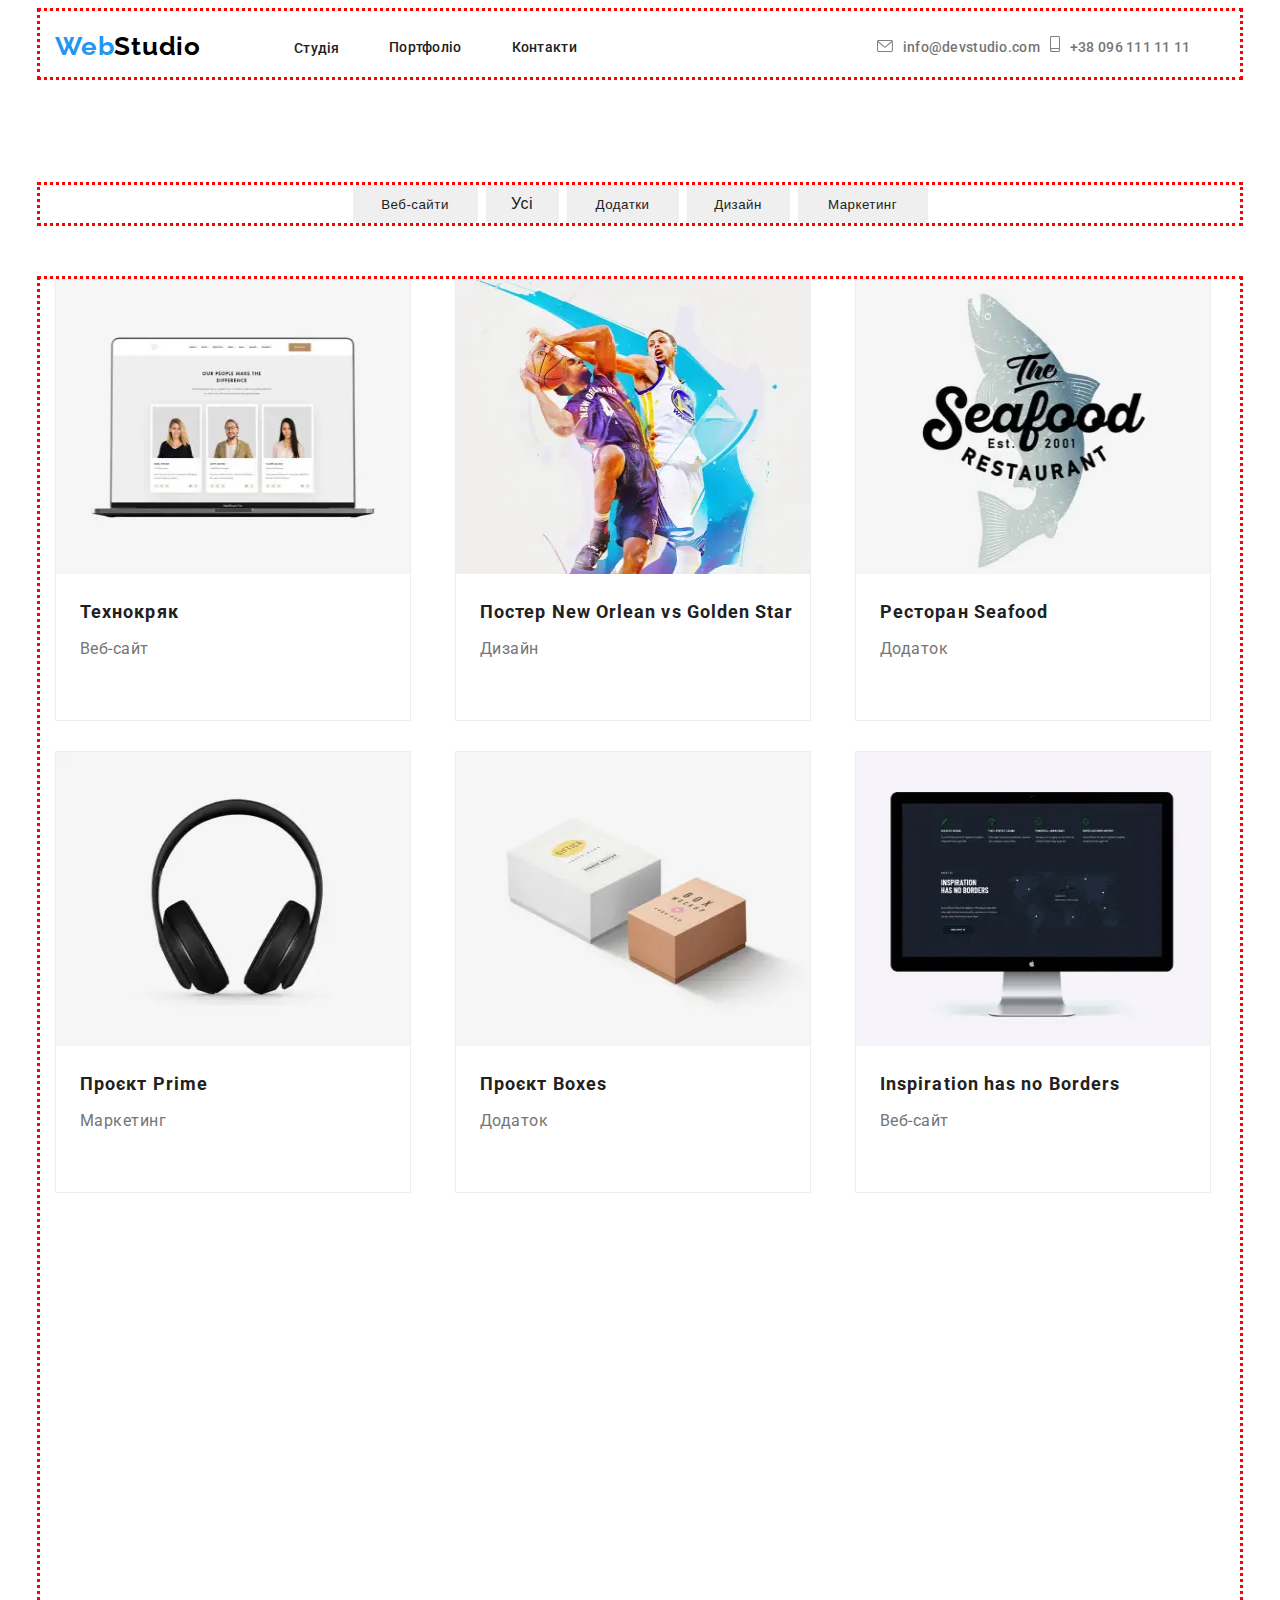
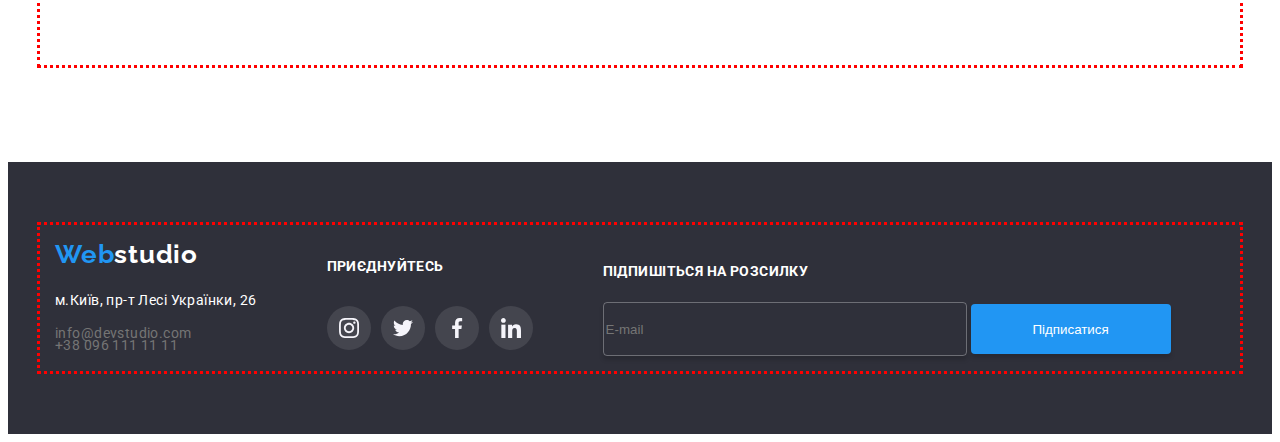
==== commit 68744036: "fix" ====
--- a/porf.html
+++ b/porf.html
@@ -21,35 +21,34 @@
 <link rel="stylesheet" href="./css/main.min.css">
   </head>
   <body>
-    <section class="header__information">
-    <div class="container">
-      <header class="header">
-        <div class="container ">
-          <nav class="header__navigation">
-            <a class="header__logo"  href="./index.html">Web<span class="header__accent">Studio</span></a>
-            <ul class="header__list">
-              <li class="header__item">
-                <a class="header__link header__studio" href="./index.html">Стyдія</a>
+    <header class="header">
+      <div class="container ">
+        <nav class="header__navigation">
+          <a class="header__logo"  href="./index.html">Web<span class="header__accent">Studio</span></a>
+  
+          <ul class="header__list">
+            <li class="header__item header__studiotb">
+              <a class="header__link header__studio" href="./index.html">Стyдія</a>
+            </li>
+            <li class="header__item ">
+              <a class="header__link" href="porf.html">Портфоліо</a>
+            </li>
+            <li class="header__item">
+              <a class="header__link" href="#e">Контакти</a>
+            </li>
+            </ul>
+            <ul class="header__contacts">
+              <li class="header__contact">
+                <a class="header__adress" href="mailto:info@devstudio.com"><span><svg class="footer__mail"><use href="./images/symbol-defs.svg#icon-mail"></use></svg></span>info@devstudio.com</a>
               </li>
-              <li class="header__item">
-                <a class="header__link" href="porf.html">Портфоліо</a>
+              <li class="header__contact">
+                <a class="header__adress" href="tel:380961111111"><span><svg class="phone-svg"><use href="./images/symbol-defs.svg#icon-smartphone"></use></svg></span>+38 096 111 11 11</a>
               </li>
-              <li class="header__item">
-                <a class="header__link" href="#e">Контакти</a>
-              </li>
-              </ul>
-              <ul class="header__contacts">
-                <li class="header__contact">
-                  <a class="header__adress" href="mailto:info@devstudio.com"><span><svg class="footer__mail"><use href="./images/symbol-defs.svg#icon-mail"></use></svg></span>info@devstudio.com</a>
-                </li>
-                <li class="header__contact">
-                  <a class="header__adress" href="tel:380961111111"><span><svg class="phone-svg"><use href="./images/symbol-defs.svg#icon-smartphone"></use></svg></span>+38 096 111 11 11</a>
-                </li>
-              </ul>
-              
-          </nav>
-        </div>
-      </header>
+            </ul>
+            <button class="header__moblbutton" type="button"><svg class="header__mobmenu"><use href="./images/symbol-defs.svg#icon-icon-menu"></use></svg></button>
+        </nav>
+      </div>
+    </header>  
     </div>
   </section>
     <main class="photo-post">
@@ -65,7 +64,7 @@
         </div>
       </section>
       <div class="container">
-        <ul class="list">
+        <ul class="list ">
           <li class="list__photo list__poster" data-aos="fade-right">
             <img class="list__posters" src="images/img1112.webp" alt="" />
             <h3 class="list__about">Технокряк</h3>
@@ -169,7 +168,7 @@
         <input class="footer__sub" type="text" placeholder="E-mail">
       <button class="footer__telegram" type="submit">
         Підписатися</button>
-      <svg class="footer__logos"><use href="./images/symbol-defs.svg#icon-telegram"></use></svg></div>
+     
       </div>
   </div>  
   </footer>
--- a/css/main.min.css
+++ b/css/main.min.css
@@ -1 +1 @@
-.container{width:1200px;margin:0 auto;padding-left:15px;padding-right:15px}body{font-family:Roboto}button{border:none}img{display:block}a{text-decoration:none}.header__information,.header__item,.header__contact,.info__item,.pictures__list,.workers__list,.buttons,.list{list-style:none}h1,h3,ul,p{margin:0;padding:0;list-style:none}.header{height:80px}.header__navigation{display:flex;padding-top:20px}.header__logo{color:var(--button-color);font-family:Raleway;font-size:26px;font-weight:700;letter-spacing:.78px;align-items:center;align-self:center}.header__accent{color:#000}.header__list{display:flex;gap:50px;margin-right:auto;margin-left:93px;align-items:center}.header__link{color:var(--text-color);font-size:14px;font-weight:500;letter-spacing:.28px;transition-duration:500ms;transition-timing-function:cubic-bezier(0.4, 0, 0.2, 1);transition-property:color}.header__studio{transition-property:color;transition-duration:500ms}.header__studio::after{content:"";display:block;border-radius:2px;background:#2196f3;width:48px;height:4px;flex-shrink:0;position:absolute;top:76px;right:100 px;color:#2196f3;transition-timing-function:cubic-bezier(0.4, 0, 0.2, 1)}.header__contacts{margin-left:auto;display:flex;gap:50px;align-items:center}.header__adress{color:var(--content-color);font-size:14px;font-weight:500;letter-spacing:.28px}.header__link:hover{color:var(--button-color)}.header__adress:hover{color:var(--button-color)}.header__adress:hover .mail-svg{fill:#2196f3}.header .phone-svg{width:10px;height:16px;flex-shrink:0;margin-right:10px;fill:gray}.header__adress:hover .phone-svg{fill:#2196f3}.header .studio__color{color:#fff}.header .perf{margin-bottom:28px}.header .perf::after{content:"";display:block;border-radius:2px;background:#2196f3;margin:auto;width:78px;height:4px;flex-shrink:0;position:absolute;top:80px;right:1113px;color:#2196f3}.header__information{box-shadow:inset 0px -5px 10px -10px gray}.header .mail{margin-bottom:9px}.hero{display:flex;height:600px;background-color:var(--hero-background);background-image:linear-gradient(rgba(47, 48, 58, 0.4), rgba(47, 48, 58, 0.4)),url(../images/img.webp);background-repeat:no-repeat;background-size:cover;padding-top:200px;padding-bottom:200px}.hero__heading{width:696px;color:#fff;text-align:center;font-size:44px;font-weight:900;letter-spacing:2.64px;text-transform:uppercase;margin-bottom:30px}.hero__button{width:216px;height:50px;border-radius:4px;background:var(--button-color);box-shadow:0px 4px 4px 0px rgba(0,0,0,.15)}.hero__button__text{color:#fff;text-align:center;font-size:16px;font-weight:700;letter-spacing:.96px}.hero .box{display:flex}.info{padding-top:94px;padding-bottom:94px}.info__list{display:flex}.info__heading{color:var(--text-color);font-size:14px;font-weight:700;letter-spacing:.42px;text-transform:uppercase;margin-top:20px}.info__text{margin-top:10px;color:var(--content-color);font-size:14px;font-weight:400;line-height:1.71;letter-spacing:.42px}.info__list{display:flex;gap:30px}.info__item::before{display:flex;content:url(../images/spytnik.png);background-color:#f5f4fa;width:270px;height:120px;text-align:center;align-items:center;justify-content:center}.info__item{display:flex;flex-direction:column}.info__clock::before{content:url(../images/clock.png);background-color:#f5f4fa;width:270px;height:120px}.info__austronaut::before{content:url(../images/astronaut.png);background-color:#f5f4fa;width:270px;height:120px}.info__before::before{content:url(../images/pc.png);background-color:#f5f4fa;width:270px;height:120px}.pictures{padding-bottom:94px}.pictures__title{color:var(--text-color);text-align:center;font-size:36px;font-weight:700;letter-spacing:1.08px}.pictures__list{display:flex;margin-top:50px;gap:30px;position:relative}.pictures__photo{position:relative;width:370px;height:294px}.pictures__box{position:relative;width:370px;height:70px;flex-shrink:0;background:rgba(47,48,58,.8);bottom:70px;color:#fff;text-align:center;font-family:Roboto;font-size:14px;padding-top:27px;font-weight:700;line-height:normal;letter-spacing:.42px;text-transform:uppercase}.workers-photo{width:270px;height:260px}.workers{background:#f5f4fa;padding-top:94px;padding-bottom:94px}.workers__title{text-align:center;color:var(--text-color);text-align:center;font-size:36px;font-weight:700;letter-spacing:1.08px}.workers__list{margin-top:50px;display:flex;gap:30px}.workers__item{border:1px solid #eee;background:#fff;box-shadow:0px 5px 15px -10px #000}.workers-name{color:var(--text-color);text-align:center;font-size:16px;font-weight:500;letter-spacing:.48px;margin-top:30px}.worker-skill{color:var(--content-color);text-align:center;font-size:16px;font-weight:400;letter-spacing:.48px;margin-top:10px;padding-bottom:30px}.information{display:flex;justify-content:center;gap:22px;list-style:none;padding-bottom:30px}.instagram{width:20px;height:20px;flex-shrink:0;fill:#afb1b8;transition-duration:500ms;transition-property:fill,background;transition-timing-function:cubic-bezier(0.4, 0, 0.2, 1)}.linkedin{width:20px;height:20px;flex-shrink:0;fill:#afb1b8;transition-duration:500ms;transition-property:fill,background;transition-timing-function:cubic-bezier(0.4, 0, 0.2, 1)}.facebook{width:20px;height:20px;flex-shrink:0;fill:#afb1b8;transition-duration:500ms;transition-property:fill,background;transition-timing-function:cubic-bezier(0.4, 0, 0.2, 1)}.twitter{width:20px;height:20px;flex-shrink:0;fill:#afb1b8;transition-duration:500ms;transition-property:fill,background;transition-timing-function:cubic-bezier(0.4, 0, 0.2, 1)}.instagram :hover{width:44px;height:44px;border-radius:100px}.svg-instagram{width:44px;height:44px;border-radius:100px;display:flex;align-items:center;justify-content:center}.svg-instagram:hover{background-color:#2196f3}.svg-instagram:hover .instagram{fill:#fff}.twitter :hover{width:44px;height:44px;border-radius:100px}.svg-twitter{width:44px;height:44px;border-radius:100px;display:flex;align-items:center;justify-content:center}.svg-twitter:hover{background-color:#2196f3}.svg-twitter:hover .twitter{fill:#fff}.facebook :hover{width:44px;height:44px;border-radius:100px}.svg-facebook{width:44px;height:44px;border-radius:100px;display:flex;align-items:center;justify-content:center}.svg-facebook:hover{background-color:#2196f3}.svg-facebook:hover .facebook{fill:#fff}.linkedin :hover{width:44px;height:44px;border-radius:100px}.svg-linkedin{width:44px;height:44px;border-radius:100px;display:flex;align-items:center;justify-content:center}.svg-linkedin:hover{background-color:#2196f3}.svg-linkedin:hover .linkedin{fill:#fff}.clients{height:372px}.clients__title{color:#212121;text-align:center;font-family:Roboto;font-size:36px;font-weight:700;line-height:normal;letter-spacing:1.08px;justify-content:center}.clients__name{justify-content:center;display:flex;gap:30px;list-style:none}.clients__box{border-radius:4px;border:1px solid #afb1b8;width:170px;height:92px;flex-shrink:0;display:flex;justify-content:center;align-items:center}.clients__logo{width:106px;height:60px;flex-shrink:0;fill:#afb1b8;transition-duration:500ms;transition-property:fill,background;transition-timing-function:cubic-bezier(0.4, 0, 0.2, 1)}.clients__box:hover{color:#2196f3;border:1px solid #2196f3}.clients__box:hover .clients__logo{fill:#2196f3}.footer{background:var(--footer-color);padding-top:60px;padding-bottom:60px}.footer__social{display:flex;gap:70px;align-items:center}.footer__logo{color:var(--button-color);font-family:Raleway;font-size:26px;font-weight:700;letter-spacing:.78px}.footer__adres{color:#fff;font-size:14px;font-weight:400;line-height:1.71;letter-spacing:.42px;margin-top:20px;font-style:normal}.footer__info{list-style:none;color:var(--content-color);font-size:14px;font-weight:400;line-height:1.71;letter-spacing:.42px;margin-top:9px}.footer__media{display:flex;flex-direction:column}.footer__join{color:#fff;font-family:Roboto;font-size:14px;font-style:normal;font-weight:700;line-height:normal;letter-spacing:.42px;text-transform:uppercase}.footer__svg{border-radius:100px;background-color:rgba(255,255,255,.1);width:44px;height:44px;flex-shrink:0;display:flex;align-items:center;justify-content:center;fill:#f5f4fa;transition-duration:500ms;transition-property:fill,background;transition-timing-function:cubic-bezier(0.4, 0, 0.2, 1)}.footer__link{width:20px;height:20px;flex-shrink:0;fill:#f5f4fa}.footer__svg:hover{background-color:#2196f3}.footer__socials{display:flex;list-style:none;gap:10px;padding-bottom:21px}.footer__links{color:#fff;font-family:Roboto;font-size:14px;font-style:normal;font-weight:700;line-height:normal;letter-spacing:.42px;text-transform:uppercase}.footer__sub{width:358px;height:50px;flex-shrink:0;border-radius:4px;border:1px solid rgba(255,255,255,.3);background:rgba(33,150,243,0);box-shadow:0px 4px 4px 0px rgba(0,0,0,.15)}.footer__telegram{position:relative;width:200px;height:50px;flex-shrink:0;border-radius:4px;background:#2196f3;box-shadow:0px 4px 4px 0px rgba(0,0,0,.15);color:#fff}.footer__logos{position:relative;width:24px;height:24px;flex-shrink:0;fill:#fff;right:48px;top:7px}.footer__mail{width:16px;height:12px;flex-shrink:0;margin-right:10px;fill:gray}.backdrop{width:528px;height:581px;flex-shrink:0;background-color:#fff;position:fixed;transform:translate(50%, 40%);top:1%;right:50%;border-radius:4px;background:#fff;box-shadow:0px 1px 3px 0px rgba(0,0,0,.12),0px 1px 1px 0px rgba(0,0,0,.14),0px 2px 1px 0px rgba(0,0,0,.2);transition-timing-function:cubic-bezier(0.4, 0, 0.2, 1);transition-duration:500ms}.modal{position:relative}.close-modal{width:18px;height:18px;flex-shrink:0}.backdrop-btn{stroke-width:1px;stroke:rgba(0,0,0,.1);width:30px;height:30px;flex-shrink:0;border-radius:20px;display:flex;justify-content:center;align-items:center;position:relative;left:490px;top:14px;background-color:#fff;border-radius:20px;background:#fff}.feedback-title{width:448px;height:40px;flex-shrink:0;color:#757575;font-family:Roboto;font-size:12px;font-style:normal;font-weight:400;line-height:normal;letter-spacing:.12px}.feedback-title-big{color:#757575;font-family:Roboto;font-size:12px;font-style:normal;font-weight:400;line-height:normal;letter-spacing:.12px;margin-bottom:4px}.write-space{display:block;border-radius:4px;border:1px solid rgba(33,33,33,.2);width:448px;height:40px;padding:0px 42px 0px 42px;font-family:"Roboto";font-size:12px;font-weight:400;letter-spacing:.12px}.modal-svg{width:18px;height:18px;position:relative;left:12px;bottom:30px}.big-input{display:block;border-radius:4px;border:1px solid rgba(33,33,33,.2);font-family:"Roboto";font-size:12px;font-weight:400;letter-spacing:.12px;width:448px;height:120px;padding:0px 16px 82px 16px}.blank-info{list-style:none;padding-left:42px}.modal-text{margin-bottom:4px;color:#757575;font-family:Roboto;font-size:12px;font-style:normal;font-weight:400;line-height:normal;letter-spacing:.12px}.blue-text{color:#2196f3;font-family:Roboto;font-size:14px;font-style:normal;font-weight:400;line-height:24px;letter-spacing:.42px;text-decoration-line:underline}.Conditions-contract{margin-top:20px;padding-left:57px}.comfirm-svg{margin-right:7px}.send-info{width:200px;height:50px;flex-shrink:0;border-radius:4px;background:#188ce8;box-shadow:0px 4px 4px 0px rgba(0,0,0,.15);display:block;margin-left:165px}.send-color{display:block;color:#fff;text-align:center;font-family:Roboto;font-size:16px;font-style:normal;font-weight:700;line-height:30px;letter-spacing:.96px}.backdrop-btn:hover .close-modal{stroke-width:1px;stroke:rgba(0,0,0,.1);fill:#2196f3}.is-hidden{opacity:0;visibility:hidden;pointer-events:none}.give-feedback{color:#212121;text-align:center;font-family:Roboto;font-size:20px;font-style:normal;font-weight:700;line-height:normal;letter-spacing:.6px}.buttons-catalogue{padding-top:94px;padding-bottom:50px}.buttons{display:flex;gap:8px;justify-content:center}.button{border-radius:4px;color:var(--text-color);font-weight:500;letter-spacing:.48px;transition-duration:500ms;transition-property:fill,background;transition-timing-function:cubic-bezier(0.4, 0, 0.2, 1)}.photo-post{padding-bottom:94px}.buttons-all{color:#fff;text-align:center;font-size:16px;font-style:normal;font-weight:500;line-height:26px;letter-spacing:.48px;width:73px;height:38px;color:var(--text-color);border-radius:4px;transition-duration:500ms;transition-property:color,background;transition-timing-function:cubic-bezier(0.4, 0, 0.2, 1)}.buttons-all:hover{box-shadow:0px 2px 2px 0px rgba(0,0,0,.12),0px 1px 2px 0px rgba(0,0,0,.08),0px 3px 1px 0px rgba(0,0,0,.1);background-color:#2196f3;color:#fff}.card-poster:hover{box-shadow:1px 4px 6px 0px rgba(0,0,0,.16),0px 4px 4px 0px rgba(0,0,0,.06),0px 1px 1px 0px rgba(0,0,0,.12)}.button-2{width:125px;height:38px}.button-2:hover{box-shadow:0px 2px 2px 0px rgba(0,0,0,.12),0px 1px 2px 0px rgba(0,0,0,.08),0px 3px 1px 0px rgba(0,0,0,.1);background-color:#2196f3;color:#fff}.button-3{width:122px;height:38px}.button-3:hover{box-shadow:0px 2px 2px 0px rgba(0,0,0,.12),0px 1px 2px 0px rgba(0,0,0,.08),0px 3px 1px 0px rgba(0,0,0,.1);background-color:#2196f3;color:#f5f4fa}.button-4{width:130px;height:38px}.button-4:hover{box-shadow:0px 2px 2px 0px rgba(0,0,0,.12),0px 1px 2px 0px rgba(0,0,0,.08),0px 3px 1px 0px rgba(0,0,0,.1);background-color:#2196f3;color:#f5f4fa}.button-5{width:130px;height:38px}.button-5:hover{box-shadow:0px 2px 2px 0px rgba(0,0,0,.12),0px 1px 2px 0px rgba(0,0,0,.08),0px 3px 1px 0px rgba(0,0,0,.1);background-color:#2196f3;color:#f5f4fa}.list{display:flex;flex-wrap:wrap;gap:30px;display:grid;grid-template-columns:repeat(3, 1fr);position:relative}.list__photo{width:370px;border:1px solid #eee;background:#fff;flex-basis:calc((100% - 60px)/3);position:relative;overflow:hidden}.list__poster:hover .card-background{opacity:1;transition:all .5s;top:0}.list__about{margin-top:20px;color:var(--text-color);font-family:Roboto;font-size:18px;font-weight:700;line-height:36px;letter-spacing:1.08px;padding-left:24px}.list__name{margin-top:4px;color:var(--content-color);font-size:16px;font-weight:400;line-height:30px;letter-spacing:.48px;padding-left:24px;padding-bottom:20px}a{color:inherit}.photo-post{padding-bottom:94px}.box{display:flex;flex-direction:column;align-items:center}.card-background{width:370px;height:294px;background:rgba(33,150,243,.9);position:absolute;z-index:2;top:2px;display:flex;justify-content:center;align-items:center;opacity:0;top:100%}.text-card{width:322px;color:#fff;font-family:Roboto;font-size:18px;font-style:normal;font-weight:400;line-height:28px;letter-spacing:.54px;align-items:center;text-align:center}.perf{margin-bottom:28px}.photo-post{padding-bottom:94px}/*# sourceMappingURL=main.min.css.map */+.header__contacts{align-items:center;gap:50px;display:flex}.header__adress,.header__link{font-size:14px;font-weight:500;letter-spacing:.28px}.header .perf::after{flex-shrink:0;height:4px;border-radius:2px;display:block}.info__text,.info__heading{font-size:14px;letter-spacing:.42px}.info__before::before,.info__austronaut::before,.info__clock::before,.info__spytnik::before{background-color:#f5f4fa;width:270px;height:120px}.pictures__box,.pictures__photo{position:relative;width:370px}.clients__box,.clients__name{justify-content:center;display:flex}.footer__svg,.footer__social{display:flex;align-items:center}.footer__links,.footer__join{color:#fff;font-family:Roboto;font-size:14px;font-style:normal;font-weight:700;line-height:normal;letter-spacing:.42px;text-transform:uppercase}.buttons-all,.button{border-radius:4px;color:#212121;font-weight:500;letter-spacing:.48px}.button-5:hover,.button-4:hover,.button-3:hover,.button-2:hover,.buttons-all:hover{box-shadow:0px 2px 2px 0px rgba(0,0,0,.12),0px 1px 2px 0px rgba(0,0,0,.08),0px 3px 1px 0px rgba(0,0,0,.1);background-color:#2196f3;color:#f5f4fa}.card-background,.box{display:flex;align-items:center}.container{max-width:450px;width:100%;border:dotted red;margin:0 auto;padding-left:15px;padding-right:15px}@media screen and (min-width: 768px){.container{max-width:738px;width:100%}}@media screen and (min-width: 1200px){.container{max-width:1170px;width:100%}}body{font-family:Roboto}button{border:none}img{display:block}a{text-decoration:none}.header__information,.header__item,.header__contact,.info__item,.pictures__list,.workers__list,.buttons,.list{list-style:none}h1,h3,ul,p{margin:0;padding:0;list-style:none}.header{height:80px}.header__navigation{display:flex;padding-top:20px}@media screen and (min-width: 320px){.header__navigation{padding-bottom:16px}}@media screen and (min-width: 768px){.header__studiotb{width:45px;height:16px}}.header__logo{color:#2196f3;font-family:Raleway;font-size:26px;font-weight:700;letter-spacing:.78px;align-items:center;align-self:center}@media screen and (min-widthL: 768px){.header__logo{width:134px;height:28px}}.header__accent{color:#000}@media screen and (min-width: 1200px){.header__moblbutton{display:none}}@media screen and (min-width: 768px){.header__moblbutton{display:none}}@media screen and (min-width: 320px){.header__moblbutton{background-color:rgba(0,0,0,0);margin-left:auto}}.header__mobmenu{width:40px;height:40px;flex-shrink:0}@media screen and (min-width: 1200px){.header__mobmenu{display:none}}@media screen and (min-width: 768px){.header__mobmenu{display:none}}@media screen and (min-width: 320px){.header__mobmenu{background-color:rgba(0,0,0,0)}}.header__list{display:none}@media screen and (min-width: 768px){.header__list{display:flex;gap:40px;margin-right:70px;margin-left:60px;align-items:center}}@media screen and (min-width: 1200px){.header__list{gap:50px;margin-left:93px;margin-right:300px}}.header__link{color:#212121;transition-duration:500ms;transition-timing-function:cubic-bezier(0.4, 0, 0.2, 1);transition-property:color}.header__studio{transition-property:color;transition-duration:500ms}.header__contacts{display:none}@media screen and (min-width: 768px){.header__contacts{display:flex;flex-direction:column;gap:10px}}@media screen and (min-width: 1200px){.header__contacts{flex-direction:row}}.header__adress{color:#757575}@media screen and (min-width: 768px){.header__adress{width:116px;height:14px}}.header__link:hover{color:#2196f3}.header__adress:hover{color:#2196f3}.header__adress:hover .mail-svg{fill:#2196f3}.header .phone-svg{width:10px;height:16px;flex-shrink:0;margin-right:10px;fill:gray}.header__adress:hover .phone-svg{fill:#2196f3}.header .studio__color{color:#fff}.header .perf{margin-bottom:28px}.header .perf::after{content:"";background:#2196f3;margin:auto;width:78px;top:80px;right:1113px;color:#2196f3}.header__information{box-shadow:inset 0px -5px 10px -10px gray}.header .mail{margin-bottom:9px}.hero{display:flex;background-color:#2f303a;background-image:linear-gradient(rgba(47, 48, 58, 0.4), rgba(47, 48, 58, 0.4)),url(../images/img.webp);background-repeat:no-repeat;background-size:cover;padding-top:200px;padding-bottom:200px}.hero__heading{max-width:696px;margin-bottom:30px}@media screen and (min-width: 320px){.hero__heading{color:#fff;text-align:center;font-family:Roboto;font-size:26px;font-style:normal;font-weight:900;line-height:42px;letter-spacing:1.56px;text-transform:uppercase;max-width:696px}}@media screen and (min-width: 1200px){.hero__heading{color:#fff;text-align:center;font-family:Roboto;font-size:44px;font-style:normal;font-weight:900;line-height:60px;letter-spacing:2.64px;text-transform:uppercase;width:696px;height:120px}}@media screen and (min-width: 768px){.hero__heading{margin-right:auto;margin-left:auto}}.hero__button{width:216px;height:50px;border-radius:4px;background:#2196f3;box-shadow:0px 4px 4px 0px rgba(0,0,0,.15)}@media screen and (min-width: 320px){.hero__button{width:200px;height:50px;flex-shrink:0;display:flex;justify-content:center;align-items:center;margin-left:auto;margin-right:auto}}@media screen and (min-width: 768px){.hero__button{width:200px;height:50px;flex-shrink:0;margin-left:auto;margin-right:auto}}@media screen and (min-width: 1200px){.hero__button{margin-left:250px;margin-left:auto;margin-right:auto}}.hero__button__text{color:#fff;text-align:center;font-size:16px;font-weight:700;letter-spacing:.96px}@media screen and (min-width: 320px){.hero__box{max-width:480px;width:100%;height:400px;flex-shrink:0}}@media screen and (min-width: 768px){.hero__box{width:768px;height:400px;flex-shrink:0}}@media screen and (min-width: 1200px){.hero__box{padding-left:40px;max-width:1170px;width:100%}}.info{padding-top:94px;padding-bottom:94px}.info__list{display:flex}@media screen and (min-width: 320px){.info__list{display:flex;flex-direction:column}}@media screen and (min-width: 768px){.info__list{gap:60px;flex-direction:row;flex-wrap:wrap;height:520px}}@media screen and (min-width: 1200px){.info__list{display:flex;flex-direction:row;gap:30px;height:254px}}@media screen and (min-width: 320px){.info__spytnik{width:450px;max-width:100%;flex-shrink:0}}@media screen and (min-width: 1200px){.info__spytnik{margin-right:15px}}.info__heading{color:#212121;font-weight:700;text-transform:uppercase;margin-top:20px}@media screen and (min-width: 320px){.info__heading{width:270px;height:16px;display:flex;justify-content:center;margin:0 auto;margin-top:30px}}@media screen and (min-width: 768px){.info__heading{width:270px;color:#212121;font-family:Roboto;font-size:14px;font-style:normal;font-weight:700;line-height:normal;letter-spacing:.42px;text-transform:uppercase}}@media screen and (min-width: 1200px){.info__heading{width:270px;height:16px}}.info__text{margin-top:10px;color:#757575;font-weight:400;line-height:1.71}@media screen and (min-width: 320px){.info__text{width:450px;height:50px;flex-shrink:0;color:#757575;font-family:Roboto;font-size:14px;font-style:normal;font-weight:400;line-height:24px;letter-spacing:.42px}}@media screen and (min-width: 768px){.info__text{width:354px;height:48px;flex-shrink:0}}@media screen and (min-width: 1200px){.info__text{width:270px;height:72px;flex-shrink:0}}.info__spytnik::before{display:flex;content:url(../images/spytnik.png);text-align:center;align-items:center;justify-content:center}@media screen and (min-width: 320px){.info__spytnik::before{width:420px;height:120px;flex-shrink:0}}@media screen and (min-width: 768px){.info__spytnik::before{width:340px;height:120px;flex-shrink:0}}@media screen and (min-width: 1200px){.info__spytnik::before{width:270px;height:120px;flex-shrink:0}}.info__item{display:flex}@media screen and (min-width: 320px){.info__item{max-width:100%;flex-direction:column}}@media screen and (min-width: 768px){.info__item{width:300px;flex-shrink:0}}@media screen and (min-width: 1200px){.info__item{width:250px;height:120px;flex-shrink:0}}@media screen and (min-width: 1200px){.info__clock{margin-right:15px}}.info__clock::before{display:flex;content:url(../images/clock.png);text-align:center;align-items:center;justify-content:center}@media screen and (min-width: 320px){.info__clock::before{width:420px;height:120px;flex-shrink:0}}@media screen and (min-width: 768px){.info__clock::before{width:340px;height:120px;flex-shrink:0}}@media screen and (min-width: 1200px){.info__clock::before{width:270px;height:120px;flex-shrink:0}}.info__austronaut::before{content:url(../images/astronaut.png);display:flex;text-align:center;align-items:center;justify-content:center}@media screen and (min-width: 320px){.info__austronaut::before{width:420px;height:120px;flex-shrink:0}}@media screen and (min-width: 768px){.info__austronaut::before{width:340px;height:120px;flex-shrink:0}}@media screen and (min-width: 1200px){.info__austronaut::before{width:270px;height:120px;flex-shrink:0}}@media screen and (min-width: 1200px){.info__before{margin-right:10px}}.info__before::before{content:url(../images/pc.png);display:flex;text-align:center;align-items:center;justify-content:center}@media screen and (min-width: 320px){.info__before::before{width:420px;height:120px;flex-shrink:0}}@media screen and (min-width: 768px){.info__before::before{width:340px;height:120px;flex-shrink:0}}@media screen and (min-width: 1200px){.info__before::before{width:270px;height:120px;flex-shrink:0}}.pictures{padding-bottom:94px}@media screen and (min-width: 320px){.pictures{display:none}}@media screen and (min-width: 768px){.pictures{display:none}}@media screen and (min-width: 1200px){.pictures{display:flex}}.pictures__title{color:#212121;text-align:center;font-size:36px;font-weight:700;letter-spacing:1.08px}.pictures__list{display:flex;margin-top:50px;gap:30px;position:relative}.pictures__photo{height:294px}.pictures__box{height:70px;flex-shrink:0;background:rgba(47,48,58,.8);bottom:70px;color:#fff;text-align:center;font-family:Roboto;font-size:14px;padding-top:27px;font-weight:700;line-height:normal;letter-spacing:.42px;text-transform:uppercase}.workers{background:#f5f4fa;padding-top:94px;padding-bottom:94px}.workers__name{color:#212121;text-align:center;font-size:16px;font-weight:500;letter-spacing:.48px;margin-top:30px}@media screen and (min-width: 768px){.workers__name{color:#212121;text-align:center;font-family:Roboto;font-size:16px;font-style:normal;font-weight:500;line-height:normal;letter-spacing:.48px}}.workers__photo{width:270px;height:260px}@media screen and (min-width: 320px){.workers__photo{width:430px;height:460px;flex-shrink:0}}@media screen and (min-width: 768px){.workers__photo{width:354px;height:374px;flex-shrink:0}}@media screen and (min-width: 1200px){.workers__photo{width:270px;height:260px;flex-shrink:0}}.workers__title{text-align:center;color:#212121;text-align:center;font-size:36px;font-weight:700;letter-spacing:1.08px}.workers__list{margin-top:50px;display:flex;gap:20px}@media screen and (min-width: 768px){.workers__list{max-width:738px;height:1102px;flex-shrink:0;display:flex;margin-top:30px;flex-direction:row;flex-wrap:wrap}}@media screen and (min-width: 320px){.workers__list{display:flex;flex-direction:column}}@media screen and (min-width: 1200px){.workers__list{display:flex;flex-wrap:nowrap;flex-direction:row;width:1170px;height:428px;width:100%}}.workers__item{border:1px solid #eee;background:#fff;box-shadow:0px 5px 15px -10px #000}@media screen and (min-width: 320px){.workers__item{width:430px;height:622px;flex-shrink:0}}@media screen and (min-width: 768px){.workers__item{width:354px;height:536px;flex-shrink:0}}@media screen and (min-width: 1200px){.workers__item{width:270px;height:428px;flex-shrink:0}}.workers__skill{color:#757575;text-align:center;font-size:16px;font-weight:400;letter-spacing:.48px;margin-top:10px;padding-bottom:30px}.workers__information{display:flex;justify-content:center;gap:22px;list-style:none;padding-bottom:30px}.workers__instagrams{width:20px;height:20px;flex-shrink:0;fill:#afb1b8;transition-duration:500ms;transition-property:fill,background;transition-timing-function:cubic-bezier(0.4, 0, 0.2, 1)}.workers__linkedins{width:20px;height:20px;flex-shrink:0;fill:#afb1b8;transition-duration:500ms;transition-property:fill,background;transition-timing-function:cubic-bezier(0.4, 0, 0.2, 1)}.workers__facebooks{width:20px;height:20px;flex-shrink:0;fill:#afb1b8;transition-duration:500ms;transition-property:fill,background;transition-timing-function:cubic-bezier(0.4, 0, 0.2, 1)}.workers__twitters{width:20px;height:20px;flex-shrink:0;fill:#afb1b8;transition-duration:500ms;transition-property:fill,background;transition-timing-function:cubic-bezier(0.4, 0, 0.2, 1)}.workers__instagrams :hover{width:44px;height:44px;border-radius:100px}.workers__instagram{width:44px;height:44px;border-radius:100px;display:flex;align-items:center;justify-content:center}.workers__instagram:hover{background-color:#2196f3}.workers__instagram:hover .workers__instagrams{fill:#fff}.workers__twitters :hover{width:44px;height:44px;border-radius:100px}.workers__twitter{width:44px;height:44px;border-radius:100px;display:flex;align-items:center;justify-content:center}.workers__twitter:hover{background-color:#2196f3}.workers__twitter:hover .workers__twitters{fill:#fff}.workers__facebooks :hover{width:44px;height:44px;border-radius:100px}.workers__facebook{width:44px;height:44px;border-radius:100px;display:flex;align-items:center;justify-content:center}.workers__facebook:hover{background-color:#2196f3}.workers__facebook:hover .workers__facebooks{fill:#fff}.workers__linkedins :hover{width:44px;height:44px;border-radius:100px}.workers__linkedin{width:44px;height:44px;border-radius:100px;display:flex;align-items:center;justify-content:center}.workers__linkedin:hover{background-color:#2196f3}.workers__linkedin:hover .workers__linkedins{fill:#fff}@media screen and (min-width: 768px){.clients{padding-bottom:60px}}@media screen and (min-width: 320px){.clients{padding-bottom:60px}}.clients__title{color:#212121;text-align:center;font-family:Roboto;font-size:36px;font-weight:700;line-height:normal;letter-spacing:1.08px;justify-content:center}@media screen and (min-width: 768px){.clients__title{width:314px;margin-left:auto;margin-right:auto;margin-bottom:30px}}.clients__name{gap:30px;list-style:none}@media screen and (min-width: 320px){.clients__name{display:flex;flex-direction:row;flex-wrap:wrap}}@media screen and (min-width: 768px){.clients__name{display:flex;flex-direction:row;flex-wrap:wrap}}@media screen and (min-width: 1200px){.clients__name{gap:15px}}.clients__box{border-radius:4px;border:1px solid #afb1b8;width:170px;height:92px;flex-shrink:0;align-items:center}@media screen and (min-width: 320px){.clients__box{width:200px;height:92px;flex-shrink:0}}@media screen and (min-width: 768px){.clients__box{width:226px;height:92px;flex-shrink:0}}@media screen and (min-width: 1200px){.clients__box{width:170px;height:92px;flex-shrink:0}}.clients__logo{width:106px;height:60px;flex-shrink:0;fill:#afb1b8;transition-duration:500ms;transition-property:fill,background;transition-timing-function:cubic-bezier(0.4, 0, 0.2, 1)}.clients__box:hover{color:#2196f3;border:1px solid #2196f3}.clients__box:hover .clients__logo{fill:#2196f3}.footer{background:#2f303a;padding-top:60px;padding-bottom:60px}.footer__social{gap:70px}@media screen and (min-width: 320px){.footer__social{display:grid;grid-template-columns:repeat(1, 1fr)}}@media screen and (min-width: 768px){.footer__social{display:grid;grid-template-columns:repeat(2, 1fr)}}@media screen and (min-width: 1200px){.footer__social{display:flex}}.footer__logo{color:#2196f3;font-family:Raleway;font-size:26px;font-weight:700;letter-spacing:.78px}.footer__adres{color:#fff;font-size:14px;font-weight:400;line-height:1.71;letter-spacing:.42px;margin-top:20px;font-style:normal}.footer__info{list-style:none;color:#757575;font-size:14px;font-weight:400;line-height:1.71;letter-spacing:.42px;margin-top:9px}.footer__media{display:flex;flex-direction:column}.footer__svg{border-radius:100px;background-color:rgba(255,255,255,.1);width:44px;height:44px;flex-shrink:0;justify-content:center;fill:#f5f4fa;transition-duration:500ms;transition-property:fill,background;transition-timing-function:cubic-bezier(0.4, 0, 0.2, 1)}.footer__content{border-radius:50px;width:44px;height:44px;padding:12px;transition-duration:250ms;margin-bottom:30px}.footer__link{width:20px;height:20px;flex-shrink:0;fill:#f5f4fa}.footer__svg:hover{background-color:#2196f3}.footer__socials{display:flex;list-style:none;gap:10px;padding-bottom:21px}.footer__sub{width:358px;height:50px;flex-shrink:0;border-radius:4px;border:1px solid rgba(255,255,255,.3);background:rgba(33,150,243,0);box-shadow:0px 4px 4px 0px rgba(0,0,0,.15)}.footer__telegram{position:relative;width:200px;height:50px;flex-shrink:0;border-radius:4px;background:#2196f3;box-shadow:0px 4px 4px 0px rgba(0,0,0,.15);color:#fff}.footer__logos{position:relative;width:24px;height:24px;flex-shrink:0;fill:#fff;right:48px;top:7px}.footer__mail{width:16px;height:12px;flex-shrink:0;margin-right:10px;fill:gray}.backdrop{width:528px;height:581px;flex-shrink:0;background-color:#fff;position:fixed;transform:translate(50%, 40%);top:1%;right:50%;border-radius:4px;background:#fff;box-shadow:0px 1px 3px 0px rgba(0,0,0,.12),0px 1px 1px 0px rgba(0,0,0,.14),0px 2px 1px 0px rgba(0,0,0,.2);transition-timing-function:cubic-bezier(0.4, 0, 0.2, 1);transition-duration:500ms}.modal{position:relative}.close-modal{width:18px;height:18px;flex-shrink:0}.backdrop-btn{stroke-width:1px;stroke:rgba(0,0,0,.1);width:30px;height:30px;flex-shrink:0;border-radius:20px;display:flex;justify-content:center;align-items:center;position:relative;left:490px;top:14px;background-color:#fff;border-radius:20px;background:#fff}.feedback-title{width:448px;height:40px;flex-shrink:0;color:#757575;font-family:Roboto;font-size:12px;font-style:normal;font-weight:400;line-height:normal;letter-spacing:.12px}.feedback-title-big{color:#757575;font-family:Roboto;font-size:12px;font-style:normal;font-weight:400;line-height:normal;letter-spacing:.12px;margin-bottom:4px}.write-space{display:block;border-radius:4px;border:1px solid rgba(33,33,33,.2);width:448px;height:40px;padding:0px 42px 0px 42px;font-family:"Roboto";font-size:12px;font-weight:400;letter-spacing:.12px}.modal-svg{width:18px;height:18px;position:relative;left:12px;bottom:30px}.big-input{display:block;border-radius:4px;border:1px solid rgba(33,33,33,.2);font-family:"Roboto";font-size:12px;font-weight:400;letter-spacing:.12px;width:448px;height:120px;padding:0px 16px 82px 16px}.blank-info{list-style:none;padding-left:42px}.modal-text{margin-bottom:4px;color:#757575;font-family:Roboto;font-size:12px;font-style:normal;font-weight:400;line-height:normal;letter-spacing:.12px}.blue-text{color:#2196f3;font-family:Roboto;font-size:14px;font-style:normal;font-weight:400;line-height:24px;letter-spacing:.42px;text-decoration-line:underline}.Conditions-contract{margin-top:20px;padding-left:57px}.comfirm-svg{margin-right:7px}.send-info{width:200px;height:50px;flex-shrink:0;border-radius:4px;background:#188ce8;box-shadow:0px 4px 4px 0px rgba(0,0,0,.15);display:block;margin-left:165px}.send-color{display:block;color:#fff;text-align:center;font-family:Roboto;font-size:16px;font-style:normal;font-weight:700;line-height:30px;letter-spacing:.96px}.backdrop-btn:hover .close-modal{stroke-width:1px;stroke:rgba(0,0,0,.1);fill:#2196f3}.is-hidden{opacity:0;visibility:hidden;pointer-events:none}.give-feedback{color:#212121;text-align:center;font-family:Roboto;font-size:20px;font-style:normal;font-weight:700;line-height:normal;letter-spacing:.6px}.buttons-catalogue{padding-top:94px;padding-bottom:50px}.buttons{display:flex;gap:8px;justify-content:center}@media screen and (min-width: 320px){.buttons{width:326px;height:91px;display:flex;flex-direction:row;justify-content:center;flex-wrap:wrap;justify-content:start;gap:8px}}@media screen and (min-width: 320px)and (min-width: 768px){.buttons{display:flex;flex-direction:row;margin-right:auto;margin-left:auto;flex-wrap:wrap;height:38px;width:575px;gap:8px}}.button{transition-duration:500ms;transition-property:fill,background;transition-timing-function:cubic-bezier(0.4, 0, 0.2, 1)}.photo-post{padding-bottom:94px}.buttons-all{text-align:center;font-size:16px;font-style:normal;line-height:26px;width:73px;height:38px;transition-duration:500ms;transition-property:color,background;transition-timing-function:cubic-bezier(0.4, 0, 0.2, 1)}@media screen and (min-width: 320px){.buttons-all{width:73px;height:38px;flex-shrink:0}}@media screen and (min-width: 768px){.buttons-all{width:73px;height:38px;flex-shrink:0}}.card-poster:hover{box-shadow:1px 4px 6px 0px rgba(0,0,0,.16),0px 4px 4px 0px rgba(0,0,0,.06),0px 1px 1px 0px rgba(0,0,0,.12)}.button-2{width:125px;height:38px}@media screen and (min-width: 320px){.button-2{width:125px;height:38px;flex-shrink:0}}@media screen and (min-width: 768px){.button-2{width:125px;height:38px;flex-shrink:0}}.button-3{width:122px;height:38px}@media screen and (min-width: 320px){.button-3{width:112px;height:38px;flex-shrink:0}}@media screen and (min-width: 768px){.button-3{width:112px;height:38px;flex-shrink:0}}.button-4{width:130px;height:38px}@media screen and (min-width: 320px){.button-4{width:103px;height:38px;flex-shrink:0}}@media screen and (min-width: 768px){.button-4{width:103px;height:38px;flex-shrink:0}}.button-5{width:130px;height:38px}@media screen and (min-width: 320px){.button-5{width:130px;height:38px;flex-shrink:0}}@media screen and (min-width: 768px){.button-5{width:130px;height:38px;flex-shrink:0}}.list{display:flex;flex-wrap:wrap;gap:30px;display:grid;grid-template-columns:repeat(3, 1fr);position:relative}@media screen and (min-width: 320px){.list{display:grid;grid-template-columns:repeat(1, 1fr)}}@media screen and (min-width: 768px){.list{display:grid;grid-template-columns:repeat(2, 1fr)}}@media screen and (min-width: 1200px){.list{display:grid;grid-template-columns:repeat(3, 1fr)}}.list__photo{width:370px;border:1px solid #eee;background:#fff;flex-basis:calc((100% - 60px)/3);position:relative;overflow:hidden}@media screen and (min-width: 768px){.list__photo{width:354px;height:440px;flex-shrink:0}}.list__poster:hover .card-background{opacity:1;transition:all .5s;top:0}@media screen and (min-width: 768px){.list__posters{width:354px;height:294px;flex-shrink:0}}.list__about{margin-top:20px;color:#212121;font-family:Roboto;font-size:18px;font-weight:700;line-height:36px;letter-spacing:1.08px;padding-left:24px}.list__name{margin-top:4px;color:#757575;font-size:16px;font-weight:400;line-height:30px;letter-spacing:.48px;padding-left:24px;padding-bottom:20px}a{color:inherit}.photo-post{padding-bottom:94px}.box{flex-direction:column}.card-background{width:370px;height:294px;background:rgba(33,150,243,.9);position:absolute;z-index:2;top:2px;justify-content:center;opacity:0;top:100%}.text-card{width:322px;color:#fff;font-family:Roboto;font-size:18px;font-style:normal;font-weight:400;line-height:28px;letter-spacing:.54px;align-items:center;text-align:center}.perf{margin-bottom:28px}.photo-post{padding-bottom:94px}/*# sourceMappingURL=main.min.css.map */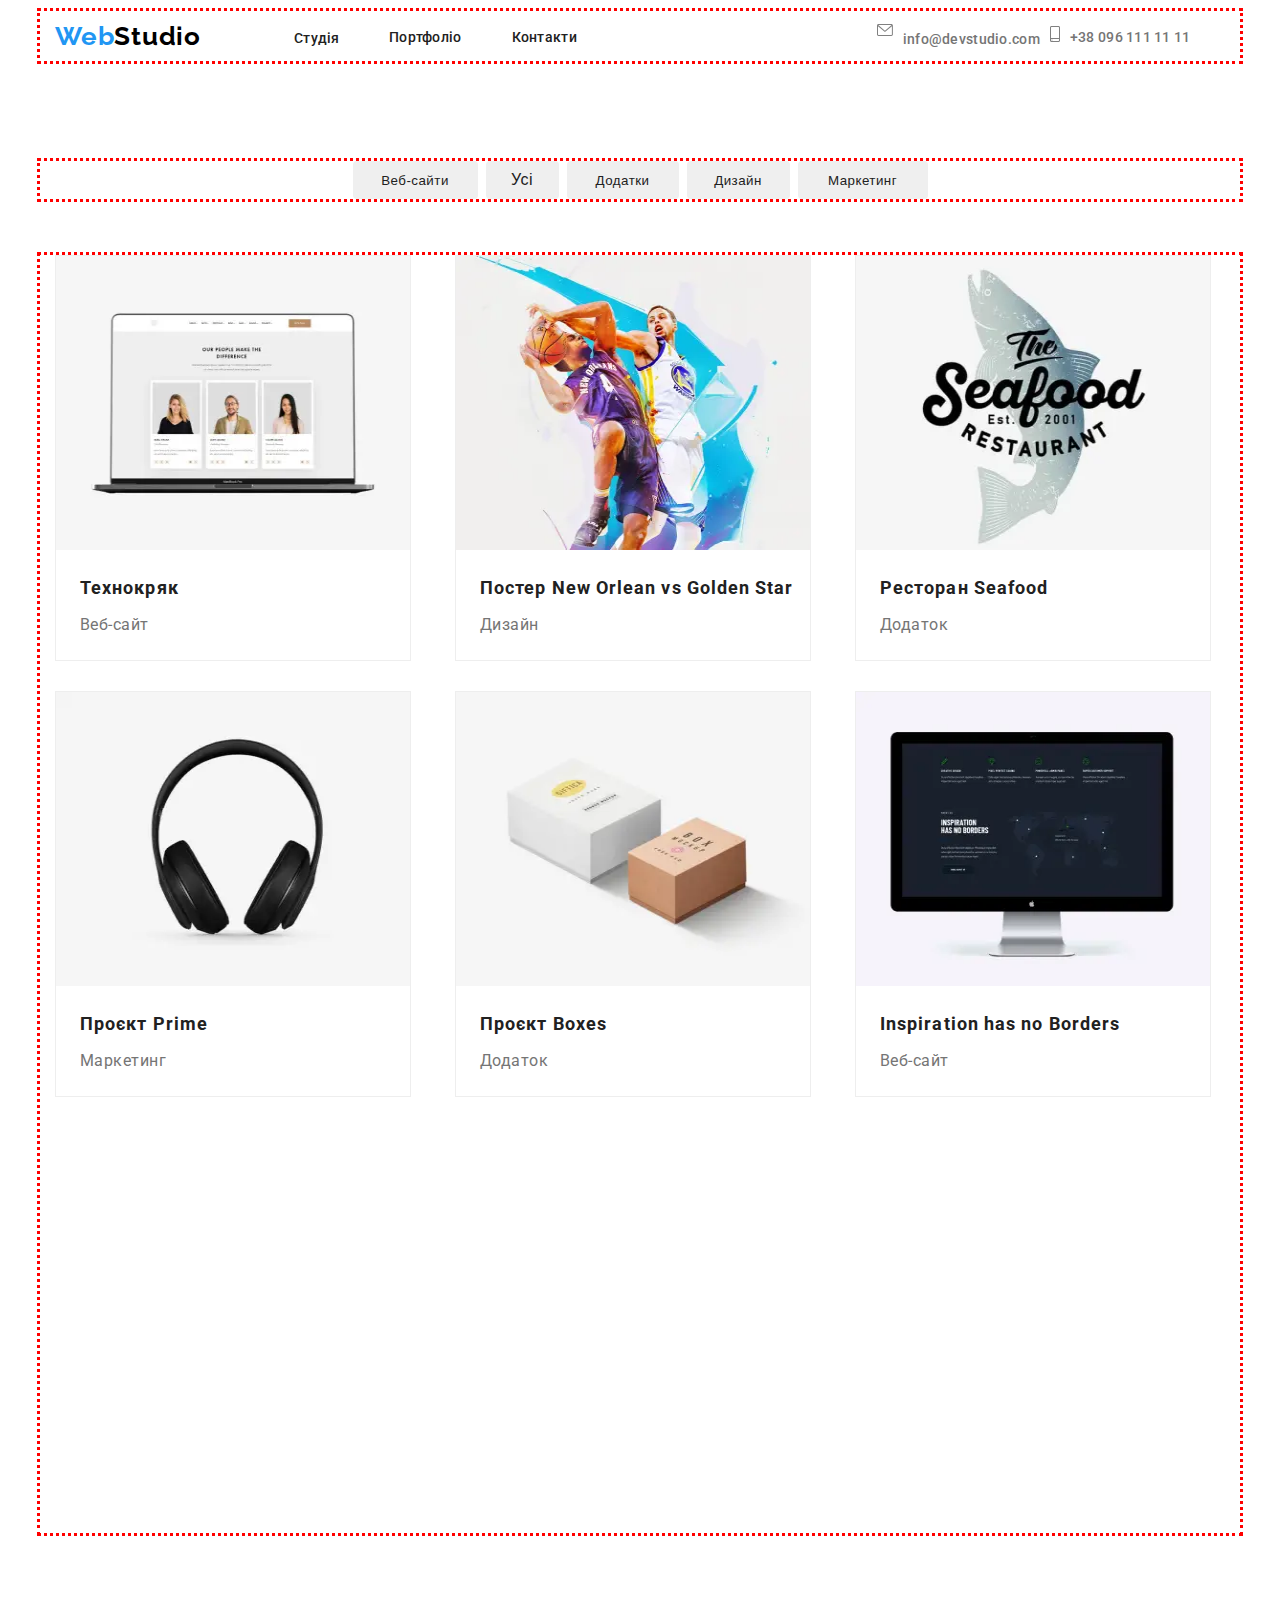
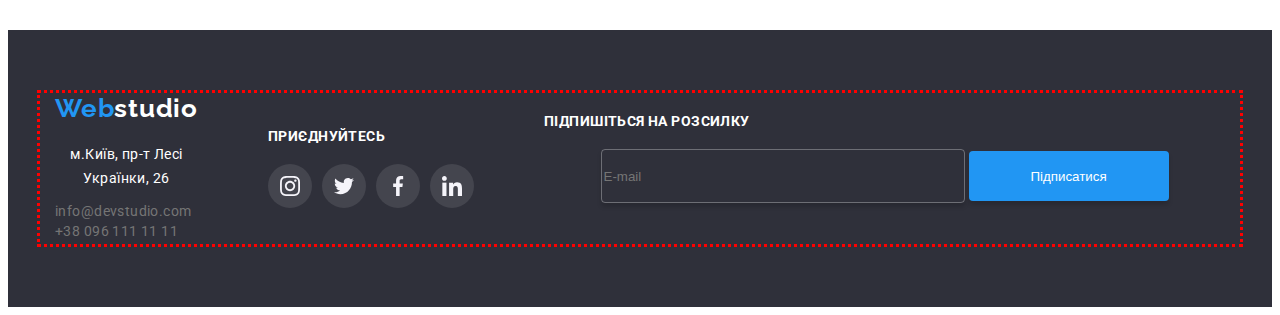
==== commit 6c4ff63a: "fix" ====
--- a/porf.html
+++ b/porf.html
@@ -73,7 +73,7 @@
           </li>
           <li class="list__photo list__poster" data-aos="fade-right">
             <img class="list__posters"
-              src="images/img1.webp"
+              src="images/basketball.webp"
               alt="Постер New Orlean vs Golden Star"
             />
             <h3 class="list__about">Постер New Orlean vs Golden Star</h3>
@@ -82,7 +82,7 @@
           </li>
           <li class="list__photo list__poster" data-aos="fade-right">
             <img class="list__posters"
-              src="images/img2.webp"
+              src="images/seafood.webp"
               alt="Ресторан Seafood"
             />
             <h3 class="list__about">Ресторан Seafood</h3>
@@ -91,7 +91,7 @@
           </li>
           <li class="list__photo list__poster" data-aos="fade-right">
             <img class="list__posters"
-              src="images/img9.webp"
+              src="images/headphones.webp"
               alt="Проєкт Prime"
             />
             <h3 class="list__about">Проєкт Prime</h3>
--- a/css/main.min.css
+++ b/css/main.min.css
@@ -1 +1 @@
-.header__contacts{align-items:center;gap:50px;display:flex}.header__adress,.header__link{font-size:14px;font-weight:500;letter-spacing:.28px}.header .perf::after{flex-shrink:0;height:4px;border-radius:2px;display:block}.info__text,.info__heading{font-size:14px;letter-spacing:.42px}.info__before::before,.info__austronaut::before,.info__clock::before,.info__spytnik::before{background-color:#f5f4fa;width:270px;height:120px}.pictures__box,.pictures__photo{position:relative;width:370px}.clients__box,.clients__name{justify-content:center;display:flex}.footer__svg,.footer__social{display:flex;align-items:center}.footer__links,.footer__join{color:#fff;font-family:Roboto;font-size:14px;font-style:normal;font-weight:700;line-height:normal;letter-spacing:.42px;text-transform:uppercase}.buttons-all,.button{border-radius:4px;color:#212121;font-weight:500;letter-spacing:.48px}.button-5:hover,.button-4:hover,.button-3:hover,.button-2:hover,.buttons-all:hover{box-shadow:0px 2px 2px 0px rgba(0,0,0,.12),0px 1px 2px 0px rgba(0,0,0,.08),0px 3px 1px 0px rgba(0,0,0,.1);background-color:#2196f3;color:#f5f4fa}.card-background,.box{display:flex;align-items:center}.container{max-width:450px;width:100%;border:dotted red;margin:0 auto;padding-left:15px;padding-right:15px}@media screen and (min-width: 768px){.container{max-width:738px;width:100%}}@media screen and (min-width: 1200px){.container{max-width:1170px;width:100%}}body{font-family:Roboto}button{border:none}img{display:block}a{text-decoration:none}.header__information,.header__item,.header__contact,.info__item,.pictures__list,.workers__list,.buttons,.list{list-style:none}h1,h3,ul,p{margin:0;padding:0;list-style:none}.header{height:80px}.header__navigation{display:flex;padding-top:20px}@media screen and (min-width: 320px){.header__navigation{padding-bottom:16px}}@media screen and (min-width: 768px){.header__studiotb{width:45px;height:16px}}.header__logo{color:#2196f3;font-family:Raleway;font-size:26px;font-weight:700;letter-spacing:.78px;align-items:center;align-self:center}@media screen and (min-widthL: 768px){.header__logo{width:134px;height:28px}}.header__accent{color:#000}@media screen and (min-width: 1200px){.header__moblbutton{display:none}}@media screen and (min-width: 768px){.header__moblbutton{display:none}}@media screen and (min-width: 320px){.header__moblbutton{background-color:rgba(0,0,0,0);margin-left:auto}}.header__mobmenu{width:40px;height:40px;flex-shrink:0}@media screen and (min-width: 1200px){.header__mobmenu{display:none}}@media screen and (min-width: 768px){.header__mobmenu{display:none}}@media screen and (min-width: 320px){.header__mobmenu{background-color:rgba(0,0,0,0)}}.header__list{display:none}@media screen and (min-width: 768px){.header__list{display:flex;gap:40px;margin-right:70px;margin-left:60px;align-items:center}}@media screen and (min-width: 1200px){.header__list{gap:50px;margin-left:93px;margin-right:300px}}.header__link{color:#212121;transition-duration:500ms;transition-timing-function:cubic-bezier(0.4, 0, 0.2, 1);transition-property:color}.header__studio{transition-property:color;transition-duration:500ms}.header__contacts{display:none}@media screen and (min-width: 768px){.header__contacts{display:flex;flex-direction:column;gap:10px}}@media screen and (min-width: 1200px){.header__contacts{flex-direction:row}}.header__adress{color:#757575}@media screen and (min-width: 768px){.header__adress{width:116px;height:14px}}.header__link:hover{color:#2196f3}.header__adress:hover{color:#2196f3}.header__adress:hover .mail-svg{fill:#2196f3}.header .phone-svg{width:10px;height:16px;flex-shrink:0;margin-right:10px;fill:gray}.header__adress:hover .phone-svg{fill:#2196f3}.header .studio__color{color:#fff}.header .perf{margin-bottom:28px}.header .perf::after{content:"";background:#2196f3;margin:auto;width:78px;top:80px;right:1113px;color:#2196f3}.header__information{box-shadow:inset 0px -5px 10px -10px gray}.header .mail{margin-bottom:9px}.hero{display:flex;background-color:#2f303a;background-image:linear-gradient(rgba(47, 48, 58, 0.4), rgba(47, 48, 58, 0.4)),url(../images/img.webp);background-repeat:no-repeat;background-size:cover;padding-top:200px;padding-bottom:200px}.hero__heading{max-width:696px;margin-bottom:30px}@media screen and (min-width: 320px){.hero__heading{color:#fff;text-align:center;font-family:Roboto;font-size:26px;font-style:normal;font-weight:900;line-height:42px;letter-spacing:1.56px;text-transform:uppercase;max-width:696px}}@media screen and (min-width: 1200px){.hero__heading{color:#fff;text-align:center;font-family:Roboto;font-size:44px;font-style:normal;font-weight:900;line-height:60px;letter-spacing:2.64px;text-transform:uppercase;width:696px;height:120px}}@media screen and (min-width: 768px){.hero__heading{margin-right:auto;margin-left:auto}}.hero__button{width:216px;height:50px;border-radius:4px;background:#2196f3;box-shadow:0px 4px 4px 0px rgba(0,0,0,.15)}@media screen and (min-width: 320px){.hero__button{width:200px;height:50px;flex-shrink:0;display:flex;justify-content:center;align-items:center;margin-left:auto;margin-right:auto}}@media screen and (min-width: 768px){.hero__button{width:200px;height:50px;flex-shrink:0;margin-left:auto;margin-right:auto}}@media screen and (min-width: 1200px){.hero__button{margin-left:250px;margin-left:auto;margin-right:auto}}.hero__button__text{color:#fff;text-align:center;font-size:16px;font-weight:700;letter-spacing:.96px}@media screen and (min-width: 320px){.hero__box{max-width:480px;width:100%;height:400px;flex-shrink:0}}@media screen and (min-width: 768px){.hero__box{width:768px;height:400px;flex-shrink:0}}@media screen and (min-width: 1200px){.hero__box{padding-left:40px;max-width:1170px;width:100%}}.info{padding-top:94px;padding-bottom:94px}.info__list{display:flex}@media screen and (min-width: 320px){.info__list{display:flex;flex-direction:column}}@media screen and (min-width: 768px){.info__list{gap:60px;flex-direction:row;flex-wrap:wrap;height:520px}}@media screen and (min-width: 1200px){.info__list{display:flex;flex-direction:row;gap:30px;height:254px}}@media screen and (min-width: 320px){.info__spytnik{width:450px;max-width:100%;flex-shrink:0}}@media screen and (min-width: 1200px){.info__spytnik{margin-right:15px}}.info__heading{color:#212121;font-weight:700;text-transform:uppercase;margin-top:20px}@media screen and (min-width: 320px){.info__heading{width:270px;height:16px;display:flex;justify-content:center;margin:0 auto;margin-top:30px}}@media screen and (min-width: 768px){.info__heading{width:270px;color:#212121;font-family:Roboto;font-size:14px;font-style:normal;font-weight:700;line-height:normal;letter-spacing:.42px;text-transform:uppercase}}@media screen and (min-width: 1200px){.info__heading{width:270px;height:16px}}.info__text{margin-top:10px;color:#757575;font-weight:400;line-height:1.71}@media screen and (min-width: 320px){.info__text{width:450px;height:50px;flex-shrink:0;color:#757575;font-family:Roboto;font-size:14px;font-style:normal;font-weight:400;line-height:24px;letter-spacing:.42px}}@media screen and (min-width: 768px){.info__text{width:354px;height:48px;flex-shrink:0}}@media screen and (min-width: 1200px){.info__text{width:270px;height:72px;flex-shrink:0}}.info__spytnik::before{display:flex;content:url(../images/spytnik.png);text-align:center;align-items:center;justify-content:center}@media screen and (min-width: 320px){.info__spytnik::before{width:420px;height:120px;flex-shrink:0}}@media screen and (min-width: 768px){.info__spytnik::before{width:340px;height:120px;flex-shrink:0}}@media screen and (min-width: 1200px){.info__spytnik::before{width:270px;height:120px;flex-shrink:0}}.info__item{display:flex}@media screen and (min-width: 320px){.info__item{max-width:100%;flex-direction:column}}@media screen and (min-width: 768px){.info__item{width:300px;flex-shrink:0}}@media screen and (min-width: 1200px){.info__item{width:250px;height:120px;flex-shrink:0}}@media screen and (min-width: 1200px){.info__clock{margin-right:15px}}.info__clock::before{display:flex;content:url(../images/clock.png);text-align:center;align-items:center;justify-content:center}@media screen and (min-width: 320px){.info__clock::before{width:420px;height:120px;flex-shrink:0}}@media screen and (min-width: 768px){.info__clock::before{width:340px;height:120px;flex-shrink:0}}@media screen and (min-width: 1200px){.info__clock::before{width:270px;height:120px;flex-shrink:0}}.info__austronaut::before{content:url(../images/astronaut.png);display:flex;text-align:center;align-items:center;justify-content:center}@media screen and (min-width: 320px){.info__austronaut::before{width:420px;height:120px;flex-shrink:0}}@media screen and (min-width: 768px){.info__austronaut::before{width:340px;height:120px;flex-shrink:0}}@media screen and (min-width: 1200px){.info__austronaut::before{width:270px;height:120px;flex-shrink:0}}@media screen and (min-width: 1200px){.info__before{margin-right:10px}}.info__before::before{content:url(../images/pc.png);display:flex;text-align:center;align-items:center;justify-content:center}@media screen and (min-width: 320px){.info__before::before{width:420px;height:120px;flex-shrink:0}}@media screen and (min-width: 768px){.info__before::before{width:340px;height:120px;flex-shrink:0}}@media screen and (min-width: 1200px){.info__before::before{width:270px;height:120px;flex-shrink:0}}.pictures{padding-bottom:94px}@media screen and (min-width: 320px){.pictures{display:none}}@media screen and (min-width: 768px){.pictures{display:none}}@media screen and (min-width: 1200px){.pictures{display:flex}}.pictures__title{color:#212121;text-align:center;font-size:36px;font-weight:700;letter-spacing:1.08px}.pictures__list{display:flex;margin-top:50px;gap:30px;position:relative}.pictures__photo{height:294px}.pictures__box{height:70px;flex-shrink:0;background:rgba(47,48,58,.8);bottom:70px;color:#fff;text-align:center;font-family:Roboto;font-size:14px;padding-top:27px;font-weight:700;line-height:normal;letter-spacing:.42px;text-transform:uppercase}.workers{background:#f5f4fa;padding-top:94px;padding-bottom:94px}.workers__name{color:#212121;text-align:center;font-size:16px;font-weight:500;letter-spacing:.48px;margin-top:30px}@media screen and (min-width: 768px){.workers__name{color:#212121;text-align:center;font-family:Roboto;font-size:16px;font-style:normal;font-weight:500;line-height:normal;letter-spacing:.48px}}.workers__photo{width:270px;height:260px}@media screen and (min-width: 320px){.workers__photo{width:430px;height:460px;flex-shrink:0}}@media screen and (min-width: 768px){.workers__photo{width:354px;height:374px;flex-shrink:0}}@media screen and (min-width: 1200px){.workers__photo{width:270px;height:260px;flex-shrink:0}}.workers__title{text-align:center;color:#212121;text-align:center;font-size:36px;font-weight:700;letter-spacing:1.08px}.workers__list{margin-top:50px;display:flex;gap:20px}@media screen and (min-width: 768px){.workers__list{max-width:738px;height:1102px;flex-shrink:0;display:flex;margin-top:30px;flex-direction:row;flex-wrap:wrap}}@media screen and (min-width: 320px){.workers__list{display:flex;flex-direction:column}}@media screen and (min-width: 1200px){.workers__list{display:flex;flex-wrap:nowrap;flex-direction:row;width:1170px;height:428px;width:100%}}.workers__item{border:1px solid #eee;background:#fff;box-shadow:0px 5px 15px -10px #000}@media screen and (min-width: 320px){.workers__item{width:430px;height:622px;flex-shrink:0}}@media screen and (min-width: 768px){.workers__item{width:354px;height:536px;flex-shrink:0}}@media screen and (min-width: 1200px){.workers__item{width:270px;height:428px;flex-shrink:0}}.workers__skill{color:#757575;text-align:center;font-size:16px;font-weight:400;letter-spacing:.48px;margin-top:10px;padding-bottom:30px}.workers__information{display:flex;justify-content:center;gap:22px;list-style:none;padding-bottom:30px}.workers__instagrams{width:20px;height:20px;flex-shrink:0;fill:#afb1b8;transition-duration:500ms;transition-property:fill,background;transition-timing-function:cubic-bezier(0.4, 0, 0.2, 1)}.workers__linkedins{width:20px;height:20px;flex-shrink:0;fill:#afb1b8;transition-duration:500ms;transition-property:fill,background;transition-timing-function:cubic-bezier(0.4, 0, 0.2, 1)}.workers__facebooks{width:20px;height:20px;flex-shrink:0;fill:#afb1b8;transition-duration:500ms;transition-property:fill,background;transition-timing-function:cubic-bezier(0.4, 0, 0.2, 1)}.workers__twitters{width:20px;height:20px;flex-shrink:0;fill:#afb1b8;transition-duration:500ms;transition-property:fill,background;transition-timing-function:cubic-bezier(0.4, 0, 0.2, 1)}.workers__instagrams :hover{width:44px;height:44px;border-radius:100px}.workers__instagram{width:44px;height:44px;border-radius:100px;display:flex;align-items:center;justify-content:center}.workers__instagram:hover{background-color:#2196f3}.workers__instagram:hover .workers__instagrams{fill:#fff}.workers__twitters :hover{width:44px;height:44px;border-radius:100px}.workers__twitter{width:44px;height:44px;border-radius:100px;display:flex;align-items:center;justify-content:center}.workers__twitter:hover{background-color:#2196f3}.workers__twitter:hover .workers__twitters{fill:#fff}.workers__facebooks :hover{width:44px;height:44px;border-radius:100px}.workers__facebook{width:44px;height:44px;border-radius:100px;display:flex;align-items:center;justify-content:center}.workers__facebook:hover{background-color:#2196f3}.workers__facebook:hover .workers__facebooks{fill:#fff}.workers__linkedins :hover{width:44px;height:44px;border-radius:100px}.workers__linkedin{width:44px;height:44px;border-radius:100px;display:flex;align-items:center;justify-content:center}.workers__linkedin:hover{background-color:#2196f3}.workers__linkedin:hover .workers__linkedins{fill:#fff}@media screen and (min-width: 768px){.clients{padding-bottom:60px}}@media screen and (min-width: 320px){.clients{padding-bottom:60px}}.clients__title{color:#212121;text-align:center;font-family:Roboto;font-size:36px;font-weight:700;line-height:normal;letter-spacing:1.08px;justify-content:center}@media screen and (min-width: 768px){.clients__title{width:314px;margin-left:auto;margin-right:auto;margin-bottom:30px}}.clients__name{gap:30px;list-style:none}@media screen and (min-width: 320px){.clients__name{display:flex;flex-direction:row;flex-wrap:wrap}}@media screen and (min-width: 768px){.clients__name{display:flex;flex-direction:row;flex-wrap:wrap}}@media screen and (min-width: 1200px){.clients__name{gap:15px}}.clients__box{border-radius:4px;border:1px solid #afb1b8;width:170px;height:92px;flex-shrink:0;align-items:center}@media screen and (min-width: 320px){.clients__box{width:200px;height:92px;flex-shrink:0}}@media screen and (min-width: 768px){.clients__box{width:226px;height:92px;flex-shrink:0}}@media screen and (min-width: 1200px){.clients__box{width:170px;height:92px;flex-shrink:0}}.clients__logo{width:106px;height:60px;flex-shrink:0;fill:#afb1b8;transition-duration:500ms;transition-property:fill,background;transition-timing-function:cubic-bezier(0.4, 0, 0.2, 1)}.clients__box:hover{color:#2196f3;border:1px solid #2196f3}.clients__box:hover .clients__logo{fill:#2196f3}.footer{background:#2f303a;padding-top:60px;padding-bottom:60px}.footer__social{gap:70px}@media screen and (min-width: 320px){.footer__social{display:grid;grid-template-columns:repeat(1, 1fr)}}@media screen and (min-width: 768px){.footer__social{display:grid;grid-template-columns:repeat(2, 1fr)}}@media screen and (min-width: 1200px){.footer__social{display:flex}}.footer__logo{color:#2196f3;font-family:Raleway;font-size:26px;font-weight:700;letter-spacing:.78px}.footer__adres{color:#fff;font-size:14px;font-weight:400;line-height:1.71;letter-spacing:.42px;margin-top:20px;font-style:normal}.footer__info{list-style:none;color:#757575;font-size:14px;font-weight:400;line-height:1.71;letter-spacing:.42px;margin-top:9px}.footer__media{display:flex;flex-direction:column}.footer__svg{border-radius:100px;background-color:rgba(255,255,255,.1);width:44px;height:44px;flex-shrink:0;justify-content:center;fill:#f5f4fa;transition-duration:500ms;transition-property:fill,background;transition-timing-function:cubic-bezier(0.4, 0, 0.2, 1)}.footer__content{border-radius:50px;width:44px;height:44px;padding:12px;transition-duration:250ms;margin-bottom:30px}.footer__link{width:20px;height:20px;flex-shrink:0;fill:#f5f4fa}.footer__svg:hover{background-color:#2196f3}.footer__socials{display:flex;list-style:none;gap:10px;padding-bottom:21px}.footer__sub{width:358px;height:50px;flex-shrink:0;border-radius:4px;border:1px solid rgba(255,255,255,.3);background:rgba(33,150,243,0);box-shadow:0px 4px 4px 0px rgba(0,0,0,.15)}.footer__telegram{position:relative;width:200px;height:50px;flex-shrink:0;border-radius:4px;background:#2196f3;box-shadow:0px 4px 4px 0px rgba(0,0,0,.15);color:#fff}.footer__logos{position:relative;width:24px;height:24px;flex-shrink:0;fill:#fff;right:48px;top:7px}.footer__mail{width:16px;height:12px;flex-shrink:0;margin-right:10px;fill:gray}.backdrop{width:528px;height:581px;flex-shrink:0;background-color:#fff;position:fixed;transform:translate(50%, 40%);top:1%;right:50%;border-radius:4px;background:#fff;box-shadow:0px 1px 3px 0px rgba(0,0,0,.12),0px 1px 1px 0px rgba(0,0,0,.14),0px 2px 1px 0px rgba(0,0,0,.2);transition-timing-function:cubic-bezier(0.4, 0, 0.2, 1);transition-duration:500ms}.modal{position:relative}.close-modal{width:18px;height:18px;flex-shrink:0}.backdrop-btn{stroke-width:1px;stroke:rgba(0,0,0,.1);width:30px;height:30px;flex-shrink:0;border-radius:20px;display:flex;justify-content:center;align-items:center;position:relative;left:490px;top:14px;background-color:#fff;border-radius:20px;background:#fff}.feedback-title{width:448px;height:40px;flex-shrink:0;color:#757575;font-family:Roboto;font-size:12px;font-style:normal;font-weight:400;line-height:normal;letter-spacing:.12px}.feedback-title-big{color:#757575;font-family:Roboto;font-size:12px;font-style:normal;font-weight:400;line-height:normal;letter-spacing:.12px;margin-bottom:4px}.write-space{display:block;border-radius:4px;border:1px solid rgba(33,33,33,.2);width:448px;height:40px;padding:0px 42px 0px 42px;font-family:"Roboto";font-size:12px;font-weight:400;letter-spacing:.12px}.modal-svg{width:18px;height:18px;position:relative;left:12px;bottom:30px}.big-input{display:block;border-radius:4px;border:1px solid rgba(33,33,33,.2);font-family:"Roboto";font-size:12px;font-weight:400;letter-spacing:.12px;width:448px;height:120px;padding:0px 16px 82px 16px}.blank-info{list-style:none;padding-left:42px}.modal-text{margin-bottom:4px;color:#757575;font-family:Roboto;font-size:12px;font-style:normal;font-weight:400;line-height:normal;letter-spacing:.12px}.blue-text{color:#2196f3;font-family:Roboto;font-size:14px;font-style:normal;font-weight:400;line-height:24px;letter-spacing:.42px;text-decoration-line:underline}.Conditions-contract{margin-top:20px;padding-left:57px}.comfirm-svg{margin-right:7px}.send-info{width:200px;height:50px;flex-shrink:0;border-radius:4px;background:#188ce8;box-shadow:0px 4px 4px 0px rgba(0,0,0,.15);display:block;margin-left:165px}.send-color{display:block;color:#fff;text-align:center;font-family:Roboto;font-size:16px;font-style:normal;font-weight:700;line-height:30px;letter-spacing:.96px}.backdrop-btn:hover .close-modal{stroke-width:1px;stroke:rgba(0,0,0,.1);fill:#2196f3}.is-hidden{opacity:0;visibility:hidden;pointer-events:none}.give-feedback{color:#212121;text-align:center;font-family:Roboto;font-size:20px;font-style:normal;font-weight:700;line-height:normal;letter-spacing:.6px}.buttons-catalogue{padding-top:94px;padding-bottom:50px}.buttons{display:flex;gap:8px;justify-content:center}@media screen and (min-width: 320px){.buttons{width:326px;height:91px;display:flex;flex-direction:row;justify-content:center;flex-wrap:wrap;justify-content:start;gap:8px}}@media screen and (min-width: 320px)and (min-width: 768px){.buttons{display:flex;flex-direction:row;margin-right:auto;margin-left:auto;flex-wrap:wrap;height:38px;width:575px;gap:8px}}.button{transition-duration:500ms;transition-property:fill,background;transition-timing-function:cubic-bezier(0.4, 0, 0.2, 1)}.photo-post{padding-bottom:94px}.buttons-all{text-align:center;font-size:16px;font-style:normal;line-height:26px;width:73px;height:38px;transition-duration:500ms;transition-property:color,background;transition-timing-function:cubic-bezier(0.4, 0, 0.2, 1)}@media screen and (min-width: 320px){.buttons-all{width:73px;height:38px;flex-shrink:0}}@media screen and (min-width: 768px){.buttons-all{width:73px;height:38px;flex-shrink:0}}.card-poster:hover{box-shadow:1px 4px 6px 0px rgba(0,0,0,.16),0px 4px 4px 0px rgba(0,0,0,.06),0px 1px 1px 0px rgba(0,0,0,.12)}.button-2{width:125px;height:38px}@media screen and (min-width: 320px){.button-2{width:125px;height:38px;flex-shrink:0}}@media screen and (min-width: 768px){.button-2{width:125px;height:38px;flex-shrink:0}}.button-3{width:122px;height:38px}@media screen and (min-width: 320px){.button-3{width:112px;height:38px;flex-shrink:0}}@media screen and (min-width: 768px){.button-3{width:112px;height:38px;flex-shrink:0}}.button-4{width:130px;height:38px}@media screen and (min-width: 320px){.button-4{width:103px;height:38px;flex-shrink:0}}@media screen and (min-width: 768px){.button-4{width:103px;height:38px;flex-shrink:0}}.button-5{width:130px;height:38px}@media screen and (min-width: 320px){.button-5{width:130px;height:38px;flex-shrink:0}}@media screen and (min-width: 768px){.button-5{width:130px;height:38px;flex-shrink:0}}.list{display:flex;flex-wrap:wrap;gap:30px;display:grid;grid-template-columns:repeat(3, 1fr);position:relative}@media screen and (min-width: 320px){.list{display:grid;grid-template-columns:repeat(1, 1fr)}}@media screen and (min-width: 768px){.list{display:grid;grid-template-columns:repeat(2, 1fr)}}@media screen and (min-width: 1200px){.list{display:grid;grid-template-columns:repeat(3, 1fr)}}.list__photo{width:370px;border:1px solid #eee;background:#fff;flex-basis:calc((100% - 60px)/3);position:relative;overflow:hidden}@media screen and (min-width: 768px){.list__photo{width:354px;height:440px;flex-shrink:0}}.list__poster:hover .card-background{opacity:1;transition:all .5s;top:0}@media screen and (min-width: 768px){.list__posters{width:354px;height:294px;flex-shrink:0}}.list__about{margin-top:20px;color:#212121;font-family:Roboto;font-size:18px;font-weight:700;line-height:36px;letter-spacing:1.08px;padding-left:24px}.list__name{margin-top:4px;color:#757575;font-size:16px;font-weight:400;line-height:30px;letter-spacing:.48px;padding-left:24px;padding-bottom:20px}a{color:inherit}.photo-post{padding-bottom:94px}.box{flex-direction:column}.card-background{width:370px;height:294px;background:rgba(33,150,243,.9);position:absolute;z-index:2;top:2px;justify-content:center;opacity:0;top:100%}.text-card{width:322px;color:#fff;font-family:Roboto;font-size:18px;font-style:normal;font-weight:400;line-height:28px;letter-spacing:.54px;align-items:center;text-align:center}.perf{margin-bottom:28px}.photo-post{padding-bottom:94px}/*# sourceMappingURL=main.min.css.map */+.header__contacts{align-items:center;gap:50px;display:flex}.header__adress,.header__link{font-size:14px;font-weight:500;letter-spacing:.28px}.header .perf::after{flex-shrink:0;height:4px;border-radius:2px;display:block}.info__text,.info__heading{font-size:14px;letter-spacing:.42px}.info__before::before,.info__austronaut::before,.info__clock::before,.info__spytnik::before{background-color:#f5f4fa;width:270px;height:120px}.pictures__box,.pictures__photo{position:relative;width:370px}.clients__box,.clients__name{justify-content:center;display:flex}.footer__svg,.footer__social{display:flex;align-items:center}.footer__links,.footer__join{color:#fff;font-family:Roboto;font-size:14px;font-style:normal;font-weight:700;line-height:normal;letter-spacing:.42px;text-transform:uppercase}.buttons-all,.button{border-radius:4px;color:#212121;font-weight:500;letter-spacing:.48px}.button-5:hover,.button-4:hover,.button-3:hover,.button-2:hover,.buttons-all:hover{box-shadow:0px 2px 2px 0px rgba(0,0,0,.12),0px 1px 2px 0px rgba(0,0,0,.08),0px 3px 1px 0px rgba(0,0,0,.1);background-color:#2196f3;color:#f5f4fa}.card-background,.box{display:flex;align-items:center}.container{max-width:450px;width:100%;border:dotted red;margin:0 auto;padding-left:15px;padding-right:15px}@media screen and (min-width: 768px){.container{max-width:738px;width:100%}}@media screen and (min-width: 1200px){.container{max-width:1170px;width:100%}}body{font-family:Roboto}button{border:none}img{display:block;width:100%;max-width:100%;height:auto}a{text-decoration:none}.header__information,.header__item,.header__contact,.info__item,.pictures__list,.workers__list,.buttons,.list{list-style:none}h1,h2,h3,h4,h5,h6,ul,p{margin:0;padding:0;list-style:none}.header__navigation{display:flex;padding-top:10px}@media screen and (min-width: 320px){.header__navigation{padding-bottom:10px}}@media screen and (min-width: 768px){.header__studiotb{width:45px;height:16px}}.header__logo{color:#2196f3;font-family:Raleway;font-size:26px;font-weight:700;letter-spacing:.78px;align-items:center;align-self:center}@media screen and (min-widthL: 768px){.header__logo{width:134px;height:28px}}.header__accent{color:#000}.header__list{display:none}@media screen and (min-width: 768px){.header__list{display:flex;gap:40px;margin-right:70px;margin-left:60px;align-items:center}}@media screen and (min-width: 1200px){.header__list{gap:50px;margin-left:93px;margin-right:300px}}.header__link{color:#212121;transition-duration:500ms;transition-timing-function:cubic-bezier(0.4, 0, 0.2, 1);transition-property:color}.header__studio{transition-property:color;transition-duration:500ms}.header__contacts{display:none}@media screen and (min-width: 768px){.header__contacts{display:flex;flex-direction:column;gap:10px;align-items:flex-start}}@media screen and (min-width: 1200px){.header__contacts{flex-direction:row;align-items:center}}.header__adress{color:#757575}@media screen and (min-width: 768px){.header__adress{width:116px;height:14px}}.header__link:hover{color:#2196f3}.header__adress:hover{color:#2196f3}.header__adress:hover .mail-svg{fill:#2196f3}.header .phone-svg{width:10px;height:16px;flex-shrink:0;margin-right:10px;fill:gray}.header__adress:hover .phone-svg{fill:#2196f3}.header .studio__color{color:#fff}.header .perf{margin-bottom:28px}.header .perf::after{content:"";background:#2196f3;margin:auto;width:78px;top:80px;right:1113px;color:#2196f3}.header__information{box-shadow:inset 0px -5px 10px -10px gray}.header .mail{margin-bottom:9px}.header__mails{width:14px;height:10px;flex-shrink:0;margin-right:8px}@media screen and (min-width: 1200px){.header__moblbutton{display:none}}@media screen and (min-width: 768px){.header__moblbutton{display:none}}@media screen and (min-width: 320px){.header__moblbutton{background-color:rgba(0,0,0,0);margin-left:auto}}.header__mobmenu{width:40px;height:40px;flex-shrink:0}@media screen and (min-width: 768px){.header__mobmenu{display:none}}@media screen and (min-width: 320px){.header__mobmenu{background-color:rgba(0,0,0,0)}}.hero{display:flex;background-color:#2f303a;background-image:linear-gradient(rgba(47, 48, 58, 0.4), rgba(47, 48, 58, 0.4)),url(../images/hero-img.webp);background-repeat:no-repeat;background-size:cover;padding-top:118px;padding-bottom:118px}@media screen and (min-width: 1200px){.hero{padding-top:200px;padding-bottom:200px}}.hero__heading{max-width:696px;margin-bottom:30px}@media screen and (min-width: 320px){.hero__heading{color:#fff;text-align:center;font-family:Roboto;font-size:26px;font-style:normal;font-weight:900;line-height:42px;letter-spacing:1.56px;text-transform:uppercase;max-width:696px}}@media screen and (min-width: 1200px){.hero__heading{color:#fff;text-align:center;font-family:Roboto;font-size:44px;font-style:normal;font-weight:900;line-height:60px;letter-spacing:2.64px;text-transform:uppercase;width:696px;height:120px}}@media screen and (min-width: 768px){.hero__heading{margin-right:auto;margin-left:auto}}.hero__button{width:216px;height:50px;border-radius:4px;background:#2196f3;box-shadow:0px 4px 4px 0px rgba(0,0,0,.15)}@media screen and (min-width: 320px){.hero__button{width:200px;height:50px;flex-shrink:0;display:flex;justify-content:center;align-items:center;margin-left:auto;margin-right:auto}}@media screen and (min-width: 768px){.hero__button{width:200px;height:50px;flex-shrink:0;margin-left:auto;margin-right:auto}}@media screen and (min-width: 1200px){.hero__button{margin-left:250px;margin-left:auto;margin-right:auto}}.hero__button__text{color:#fff;text-align:center;font-size:16px;font-weight:700;letter-spacing:.96px}@media screen and (min-width: 320px){.hero__box{max-width:480px;width:100%;flex-shrink:0}}@media screen and (min-width: 768px){.hero__box{width:768px;flex-shrink:0}}@media screen and (min-width: 1200px){.hero__box{padding-left:40px;max-width:1170px;width:100%}}.info{padding-top:60px;padding-bottom:60px}@media screen and (min-width: 768px){.info{padding-bottom:94px;padding-bottom:60px}}@media screen and (min-width: 1200px){.info{padding-top:94px;padding-bottom:94px}}.info__list{display:flex}@media screen and (min-width: 320px){.info__list{display:flex;flex-direction:column;gap:30px}}@media screen and (min-width: 768px){.info__list{gap:60px;display:flex;flex-direction:row;flex-wrap:wrap}}@media screen and (min-width: 1200px){.info__list{display:flex;flex-direction:row;gap:30px;height:254px}}@media screen and (min-width: 320px){.info__spytnik{width:450px;max-width:100%;flex-shrink:0}}@media screen and (min-width: 1200px){.info__spytnik{margin-right:15px}}.info__heading{color:#212121;font-weight:700;text-transform:uppercase;margin-top:20px}@media screen and (min-width: 320px){.info__heading{width:270px;height:16px;display:flex;justify-content:center;margin:0 auto;margin-top:30px}}@media screen and (min-width: 768px){.info__heading{color:#212121;font-family:Roboto;font-size:14px;font-style:normal;font-weight:700;line-height:normal;letter-spacing:.42px;text-transform:uppercase}}@media screen and (min-width: 1200px){.info__heading{width:270px;height:16px}}.info__text{margin-top:10px;color:#757575;font-weight:400;line-height:1.71}@media screen and (min-width: 320px){.info__text{flex-shrink:0;color:#757575;font-family:Roboto;font-size:14px;font-style:normal;font-weight:400;line-height:24px;letter-spacing:.42px}}@media screen and (min-width: 768px){.info__text{flex-shrink:0}}@media screen and (min-width: 1200px){.info__text{width:270px;height:72px;flex-shrink:0}}.info__spytnik::before{display:flex;content:url(../images/spytnik.png);text-align:center;align-items:center;justify-content:center}@media screen and (min-width: 320px){.info__spytnik::before{width:100%;max-width:420px;height:120px;flex-shrink:0}}@media screen and (min-width: 768px){.info__spytnik::before{width:340px;height:120px;flex-shrink:0}}@media screen and (min-width: 1200px){.info__spytnik::before{width:270px;height:120px;flex-shrink:0}}.info__item{display:flex}@media screen and (min-width: 320px){.info__item{max-width:100%;flex-direction:column}}@media screen and (min-width: 768px){.info__item{width:300px;flex-shrink:0}}@media screen and (min-width: 1200px){.info__item{width:250px;height:120px;flex-shrink:0}}@media screen and (min-width: 1200px){.info__clock{margin-right:15px}}.info__clock::before{display:flex;content:url(../images/clock.png);text-align:center;align-items:center;justify-content:center}@media screen and (min-width: 320px){.info__clock::before{width:100%;max-width:420px;height:120px;flex-shrink:0}}@media screen and (min-width: 768px){.info__clock::before{width:340px;height:120px;flex-shrink:0}}@media screen and (min-width: 1200px){.info__clock::before{width:270px;height:120px;flex-shrink:0}}.info__austronaut::before{content:url(../images/astronaut.png);display:flex;text-align:center;align-items:center;justify-content:center}@media screen and (min-width: 320px){.info__austronaut::before{width:100%;max-width:420px;height:120px;flex-shrink:0}}@media screen and (min-width: 768px){.info__austronaut::before{width:340px;height:120px;flex-shrink:0}}@media screen and (min-width: 1200px){.info__austronaut::before{width:270px;height:120px;flex-shrink:0}}@media screen and (min-width: 1200px){.info__before{margin-right:10px}}.info__before::before{content:url(../images/pc.png);display:flex;text-align:center;align-items:center;justify-content:center}@media screen and (min-width: 320px){.info__before::before{width:100%;max-width:420px;height:120px;flex-shrink:0}}@media screen and (min-width: 768px){.info__before::before{width:340px;height:120px;flex-shrink:0}}@media screen and (min-width: 1200px){.info__before::before{width:270px;height:120px;flex-shrink:0}}.pictures{padding-bottom:94px}@media screen and (min-width: 320px){.pictures{display:none}}@media screen and (min-width: 768px){.pictures{display:none}}@media screen and (min-width: 1200px){.pictures{display:flex}}.pictures__title{color:#212121;text-align:center;font-size:36px;font-weight:700;letter-spacing:1.08px}.pictures__list{display:flex;margin-top:50px;gap:30px;position:relative}.pictures__photo{height:294px}.pictures__box{height:70px;flex-shrink:0;background:rgba(47,48,58,.8);bottom:70px;color:#fff;text-align:center;font-family:Roboto;font-size:14px;padding-top:27px;font-weight:700;line-height:normal;letter-spacing:.42px;text-transform:uppercase}.workers{background:#f5f4fa;padding-top:94px;padding-bottom:94px}.workers__name{color:#212121;text-align:center;font-size:16px;font-weight:500;letter-spacing:.48px;margin-top:30px}@media screen and (min-width: 768px){.workers__name{color:#212121;text-align:center;font-family:Roboto;font-size:16px;font-style:normal;font-weight:500;line-height:normal;letter-spacing:.48px}}.workers__photo{width:270px;height:260px}@media screen and (min-width: 320px){.workers__photo{width:430px;height:460px;flex-shrink:0}}@media screen and (min-width: 768px){.workers__photo{width:354px;height:374px;flex-shrink:0}}@media screen and (min-width: 1200px){.workers__photo{width:270px;height:260px;flex-shrink:0}}.workers__title{text-align:center;color:#212121;text-align:center;font-size:36px;font-weight:700;letter-spacing:1.08px}.workers__list{margin-top:50px;display:flex;gap:20px}@media screen and (min-width: 768px){.workers__list{max-width:738px;height:1102px;flex-shrink:0;display:flex;margin-top:30px;flex-direction:row;flex-wrap:wrap}}@media screen and (min-width: 320px){.workers__list{display:flex;flex-direction:column}}@media screen and (min-width: 1200px){.workers__list{display:flex;flex-wrap:nowrap;flex-direction:row;width:1170px;height:428px;width:100%}}.workers__item{border:1px solid #eee;background:#fff;box-shadow:0px 5px 15px -10px #000}@media screen and (min-width: 320px){.workers__item{width:430px;height:622px;flex-shrink:0}}@media screen and (min-width: 768px){.workers__item{width:354px;height:536px;flex-shrink:0}}@media screen and (min-width: 1200px){.workers__item{width:270px;height:428px;flex-shrink:0}}.workers__skill{color:#757575;text-align:center;font-size:16px;font-weight:400;letter-spacing:.48px;margin-top:10px;padding-bottom:30px}.workers__information{display:flex;justify-content:center;gap:22px;list-style:none;padding-bottom:30px}.workers__instagrams{width:20px;height:20px;flex-shrink:0;fill:#afb1b8;transition-duration:500ms;transition-property:fill,background;transition-timing-function:cubic-bezier(0.4, 0, 0.2, 1)}.workers__linkedins{width:20px;height:20px;flex-shrink:0;fill:#afb1b8;transition-duration:500ms;transition-property:fill,background;transition-timing-function:cubic-bezier(0.4, 0, 0.2, 1)}.workers__facebooks{width:20px;height:20px;flex-shrink:0;fill:#afb1b8;transition-duration:500ms;transition-property:fill,background;transition-timing-function:cubic-bezier(0.4, 0, 0.2, 1)}.workers__twitters{width:20px;height:20px;flex-shrink:0;fill:#afb1b8;transition-duration:500ms;transition-property:fill,background;transition-timing-function:cubic-bezier(0.4, 0, 0.2, 1)}.workers__instagrams :hover{width:44px;height:44px;border-radius:100px}.workers__instagram{width:44px;height:44px;border-radius:100px;display:flex;align-items:center;justify-content:center}.workers__instagram:hover{background-color:#2196f3}.workers__instagram:hover .workers__instagrams{fill:#fff}.workers__twitters :hover{width:44px;height:44px;border-radius:100px}.workers__twitter{width:44px;height:44px;border-radius:100px;display:flex;align-items:center;justify-content:center}.workers__twitter:hover{background-color:#2196f3}.workers__twitter:hover .workers__twitters{fill:#fff}.workers__facebooks :hover{width:44px;height:44px;border-radius:100px}.workers__facebook{width:44px;height:44px;border-radius:100px;display:flex;align-items:center;justify-content:center}.workers__facebook:hover{background-color:#2196f3}.workers__facebook:hover .workers__facebooks{fill:#fff}.workers__linkedins :hover{width:44px;height:44px;border-radius:100px}.workers__linkedin{width:44px;height:44px;border-radius:100px;display:flex;align-items:center;justify-content:center}.workers__linkedin:hover{background-color:#2196f3}.workers__linkedin:hover .workers__linkedins{fill:#fff}@media screen and (min-width: 768px){.clients{padding-bottom:60px}}@media screen and (min-width: 320px){.clients{padding-bottom:60px}}.clients__title{color:#212121;text-align:center;font-family:Roboto;font-size:36px;font-weight:700;line-height:normal;letter-spacing:1.08px;justify-content:center}@media screen and (min-width: 320px){.clients__title{margin-bottom:30px;color:#212121;text-align:center;font-family:Roboto;font-size:28px;font-style:normal;font-weight:700;line-height:normal;letter-spacing:.84px}}@media screen and (min-width: 768px){.clients__title{color:#212121;text-align:center;font-family:Roboto;font-size:28px;font-style:normal;font-weight:700;line-height:normal;letter-spacing:.84px}}@media screen and (min-width: 768px){.clients__title{width:314px;margin-left:auto;margin-right:auto;margin-bottom:30px}}.clients__name{gap:30px;list-style:none}@media screen and (min-width: 320px){.clients__name{display:flex;flex-direction:row;flex-wrap:wrap}}@media screen and (min-width: 768px){.clients__name{display:flex;flex-direction:row;flex-wrap:wrap}}@media screen and (min-width: 1200px){.clients__name{gap:15px}}.clients__box{border-radius:4px;border:1px solid #afb1b8;width:170px;height:92px;flex-shrink:0;align-items:center}@media screen and (min-width: 320px){.clients__box{width:200px;height:92px;flex-shrink:0}}@media screen and (min-width: 768px){.clients__box{width:226px;height:92px;flex-shrink:0}}@media screen and (min-width: 1200px){.clients__box{width:170px;height:92px;flex-shrink:0}}.clients__logo{width:106px;height:60px;flex-shrink:0;fill:#afb1b8;transition-duration:500ms;transition-property:fill,background;transition-timing-function:cubic-bezier(0.4, 0, 0.2, 1)}.clients__box:hover{color:#2196f3;border:1px solid #2196f3}.clients__box:hover .clients__logo{fill:#2196f3}.footer{background:#2f303a;padding-top:60px;padding-bottom:60px}.footer__social{gap:70px}@media screen and (min-width: 320px){.footer__social{display:flex;flex-direction:column;text-align:center;grid-template-columns:repeat(1, 1fr);align-items:center}}@media screen and (min-width: 768px){.footer__social{display:flex;flex-direction:row;flex-wrap:wrap;justify-content:center;grid-template-columns:repeat(2, 1fr)}}@media screen and (min-width: 1200px){.footer__social{display:flex;flex-direction:row;flex-wrap:nowrap}}.footer__logo{color:#2196f3;font-family:Raleway;font-size:26px;font-weight:700;letter-spacing:.78px}.footer__adres{color:#fff;font-size:14px;font-weight:400;line-height:1.71;letter-spacing:.42px;margin-top:20px;font-style:normal}.footer__info{list-style:none;color:#757575;font-size:14px;font-weight:400;line-height:1.71;letter-spacing:.42px;margin-top:9px;display:flex;flex-direction:column;justify-content:center;align-items:flex-start}.footer__media{display:flex;flex-direction:column}.footer__join{margin-bottom:20px}@media screen and (min-width: 768px){.footer__join{text-align:center}}@media screen and (min-width: 1200px){.footer__join{text-align:start}}.footer__svg{border-radius:100px;background-color:rgba(255,255,255,.1);width:44px;height:44px;flex-shrink:0;justify-content:center;fill:#f5f4fa;transition-duration:500ms;transition-property:fill,background;transition-timing-function:cubic-bezier(0.4, 0, 0.2, 1)}.footer__link{width:20px;height:20px;flex-shrink:0;fill:#f5f4fa}.footer__svg:hover{background-color:#2196f3}.footer__socials{display:flex;list-style:none;gap:10px}@media screen and (min-width: 768px){.footer__about{width:100%}}.footer__links{margin-bottom:20px}@media screen and (min-width: 1200px){.footer__links{display:flex;text-align:start}}@media screen and (min-width: 768px){.footer__links{text-align:center}}.footer__sub{max-width:358px;width:100%;height:50px;flex-shrink:0;border-radius:4px;border:1px solid rgba(255,255,255,.3);background:rgba(33,150,243,0);box-shadow:0px 4px 4px 0px rgba(0,0,0,.15);margin-bottom:20px}.footer__telegram{position:relative;width:200px;height:50px;flex-shrink:0;border-radius:4px;background:#2196f3;box-shadow:0px 4px 4px 0px rgba(0,0,0,.15);color:#fff}.footer__logos{position:relative;width:24px;height:24px;flex-shrink:0;fill:#fff;right:48px;top:7px}.footer__mail{width:16px;height:12px;flex-shrink:0;margin-right:10px;fill:gray}@media screen and (min-width: 320px){.footer__mail{margin-bottom:8px}}@media screen and (min-width: 768px){.footer__spaces{display:block;display:flex;align-items:center;flex-direction:column;gap:0px;width:100%}}@media screen and (min-width: 1200px){.footer__spaces{display:flex;flex-direction:row;align-items:start}}.footer__infos{display:flex;flex-direction:column;align-items:center}.backdrop{width:528px;height:581px;flex-shrink:0;background-color:#fff;position:fixed;transform:translate(50%, 40%);top:1%;right:50%;border-radius:4px;background:#fff;box-shadow:0px 1px 3px 0px rgba(0,0,0,.12),0px 1px 1px 0px rgba(0,0,0,.14),0px 2px 1px 0px rgba(0,0,0,.2);transition-timing-function:cubic-bezier(0.4, 0, 0.2, 1);transition-duration:500ms}@media screen and (min-width: 320px){.backdrop{width:450px;height:609px;flex-shrink:0}}@media screen and (min-width: 768px){.backdrop{width:450px;height:609px;flex-shrink:0}}@media screen and (min-width: 1200px){.backdrop{width:528px;height:581px;flex-shrink:0}}.modal{position:relative}.close-modal{width:18px;height:18px;flex-shrink:0}.backdrop-btn{stroke-width:1px;stroke:rgba(0,0,0,.1);width:30px;height:30px;flex-shrink:0;border-radius:20px;display:flex;justify-content:center;align-items:center;position:relative;left:490px;top:14px;background-color:#fff;border-radius:20px}@media screen and (min-width: 320px){.backdrop-btn{left:410px}}@media screen and (min-width: 768px){.backdrop-btn{left:410px}}@media screen and (min-width: 1200px){.backdrop-btn{left:490px}}.feedback-title{width:448px;height:40px;flex-shrink:0;color:#757575;font-family:Roboto;font-size:12px;font-style:normal;font-weight:400;line-height:normal;letter-spacing:.12px}.feedback-title-big{color:#757575;font-family:Roboto;font-size:12px;font-style:normal;font-weight:400;line-height:normal;letter-spacing:.12px;margin-bottom:4px}.write-space{display:block;border-radius:4px;border:1px solid rgba(33,33,33,.2);width:448px;height:40px;padding:0px 42px 0px 42px;font-family:"Roboto";font-size:12px;font-weight:400;letter-spacing:.12px}@media screen and (min-width: 320px){.write-space{width:370px;height:40px;flex-shrink:0}}@media screen and (min-width: 768px){.write-space{width:370px;height:40px;flex-shrink:0}}@media screen and (min-width: 1200px){.write-space{width:448px;height:40px;flex-shrink:0}}.modal-svg{width:18px;height:18px;position:relative;left:12px;bottom:30px}.big-input{display:block;border-radius:4px;border:1px solid rgba(33,33,33,.2);font-family:"Roboto";font-size:12px;font-weight:400;letter-spacing:.12px;width:448px;height:120px;padding:0px 16px 82px 16px}@media screen and (min-width: 320px){.big-input{width:370px;height:120px;flex-shrink:0}}@media screen and (min-width: 768px){.big-input{width:370px;height:120px;flex-shrink:0}}@media screen and (min-width: 1200px){.big-input{width:448px;height:120px;flex-shrink:0}}.blank-info{list-style:none;padding-left:42px}.modal-text{margin-bottom:4px;color:#757575;font-family:Roboto;font-size:12px;font-style:normal;font-weight:400;line-height:normal;letter-spacing:.12px}.blue-text{color:#2196f3;font-family:Roboto;font-size:14px;font-style:normal;font-weight:400;line-height:24px;letter-spacing:.42px;text-decoration-line:underline}@media screen and (min-width: 768px){.blue-text{color:#757575;font-family:Roboto;font-size:12px;font-style:normal;font-weight:400;line-height:normal;letter-spacing:.12px}}.Conditions-contract{margin-top:20px;padding-left:57px}.comfirm-svg{margin-right:7px}.send-info{width:200px;height:50px;flex-shrink:0;border-radius:4px;background:#188ce8;box-shadow:0px 4px 4px 0px rgba(0,0,0,.15);display:block;margin-left:165px;margin-left:auto;margin-right:auto}@media screen and (min-width: 768px){.send-info{width:200px;height:50px;flex-shrink:0}}.send-color{display:block;color:#fff;text-align:center;font-family:Roboto;font-size:16px;font-style:normal;font-weight:700;line-height:30px;letter-spacing:.96px}.backdrop-btn:hover .close-modal{stroke-width:1px;stroke:rgba(0,0,0,.1);fill:#2196f3}.is-hidden{opacity:0;visibility:hidden;pointer-events:none}.give-feedback{color:#212121;text-align:center;font-family:Roboto;font-size:20px;font-style:normal;font-weight:700;line-height:normal;letter-spacing:.6px;margin-left:auto;margin-right:auto}@media screen and (min-width: 320px){.give-feedback{width:370px}}@media screen and (min-width: 768px){.give-feedback{color:#212121;text-align:center;font-family:Roboto;font-size:20px;font-style:normal;font-weight:700;line-height:30px;letter-spacing:.6px;width:370px}}@media screen and (min-width: 1200px){.give-feedback{width:448px}}.buttons-catalogue{padding-top:94px;padding-bottom:50px}.buttons{display:flex;gap:8px;justify-content:center}@media screen and (min-width: 320px){.buttons{width:326px;height:91px;display:flex;flex-direction:row;justify-content:center;flex-wrap:wrap;justify-content:start;gap:8px}}@media screen and (min-width: 320px)and (min-width: 768px){.buttons{display:flex;flex-direction:row;margin-right:auto;margin-left:auto;flex-wrap:wrap;height:38px;width:575px;gap:8px}}.button{transition-duration:500ms;transition-property:fill,background;transition-timing-function:cubic-bezier(0.4, 0, 0.2, 1)}.photo-post{padding-bottom:94px}.buttons-all{text-align:center;font-size:16px;font-style:normal;line-height:26px;width:73px;height:38px;transition-duration:500ms;transition-property:color,background;transition-timing-function:cubic-bezier(0.4, 0, 0.2, 1)}@media screen and (min-width: 320px){.buttons-all{width:73px;height:38px;flex-shrink:0}}@media screen and (min-width: 768px){.buttons-all{width:73px;height:38px;flex-shrink:0}}.card-poster:hover{box-shadow:1px 4px 6px 0px rgba(0,0,0,.16),0px 4px 4px 0px rgba(0,0,0,.06),0px 1px 1px 0px rgba(0,0,0,.12)}.button-2{width:125px;height:38px}@media screen and (min-width: 320px){.button-2{width:125px;height:38px;flex-shrink:0}}@media screen and (min-width: 768px){.button-2{width:125px;height:38px;flex-shrink:0}}.button-3{width:122px;height:38px}@media screen and (min-width: 320px){.button-3{width:112px;height:38px;flex-shrink:0}}@media screen and (min-width: 768px){.button-3{width:112px;height:38px;flex-shrink:0}}.button-4{width:130px;height:38px}@media screen and (min-width: 320px){.button-4{width:103px;height:38px;flex-shrink:0}}@media screen and (min-width: 768px){.button-4{width:103px;height:38px;flex-shrink:0}}.button-5{width:130px;height:38px}@media screen and (min-width: 320px){.button-5{width:130px;height:38px;flex-shrink:0}}@media screen and (min-width: 768px){.button-5{width:130px;height:38px;flex-shrink:0}}.list{display:flex;flex-wrap:wrap;gap:30px;display:grid;grid-template-columns:repeat(3, 1fr);position:relative}@media screen and (min-width: 320px){.list{display:flex;justify-content:center;flex-wrap:wrap;grid-template-columns:repeat(1, 1fr)}}@media screen and (min-width: 768px){.list{display:grid;grid-template-columns:repeat(2, 1fr)}}@media screen and (min-width: 1200px){.list{display:grid;grid-template-columns:repeat(3, 1fr)}}.list__photo{width:100%;border:1px solid #eee;background:#fff;position:relative;overflow:hidden}@media screen and (min-width: 768px){.list__photo{width:354px;flex-basis:100%;flex-shrink:0}}.list__poster:hover .card-background{opacity:1;transition:all .5s;top:0}@media screen and (min-width: 768px){.list__posters{width:354px;height:294px;flex-shrink:0}}.list__about{margin-top:20px;color:#212121;font-family:Roboto;font-size:18px;font-weight:700;line-height:36px;letter-spacing:1.08px;padding-left:24px}.list__name{margin-top:4px;color:#757575;font-size:16px;font-weight:400;line-height:30px;letter-spacing:.48px;padding-left:24px;padding-bottom:20px}a{color:inherit}.photo-post{padding-bottom:94px}.box{flex-direction:column}.card-background{width:370px;height:294px;background:rgba(33,150,243,.9);position:absolute;z-index:2;top:2px;justify-content:center;opacity:0;top:100%}.text-card{width:322px;color:#fff;font-family:Roboto;font-size:18px;font-style:normal;font-weight:400;line-height:28px;letter-spacing:.54px;align-items:center;text-align:center}.perf{margin-bottom:28px}.photo-post{padding-bottom:94px}/*# sourceMappingURL=main.min.css.map */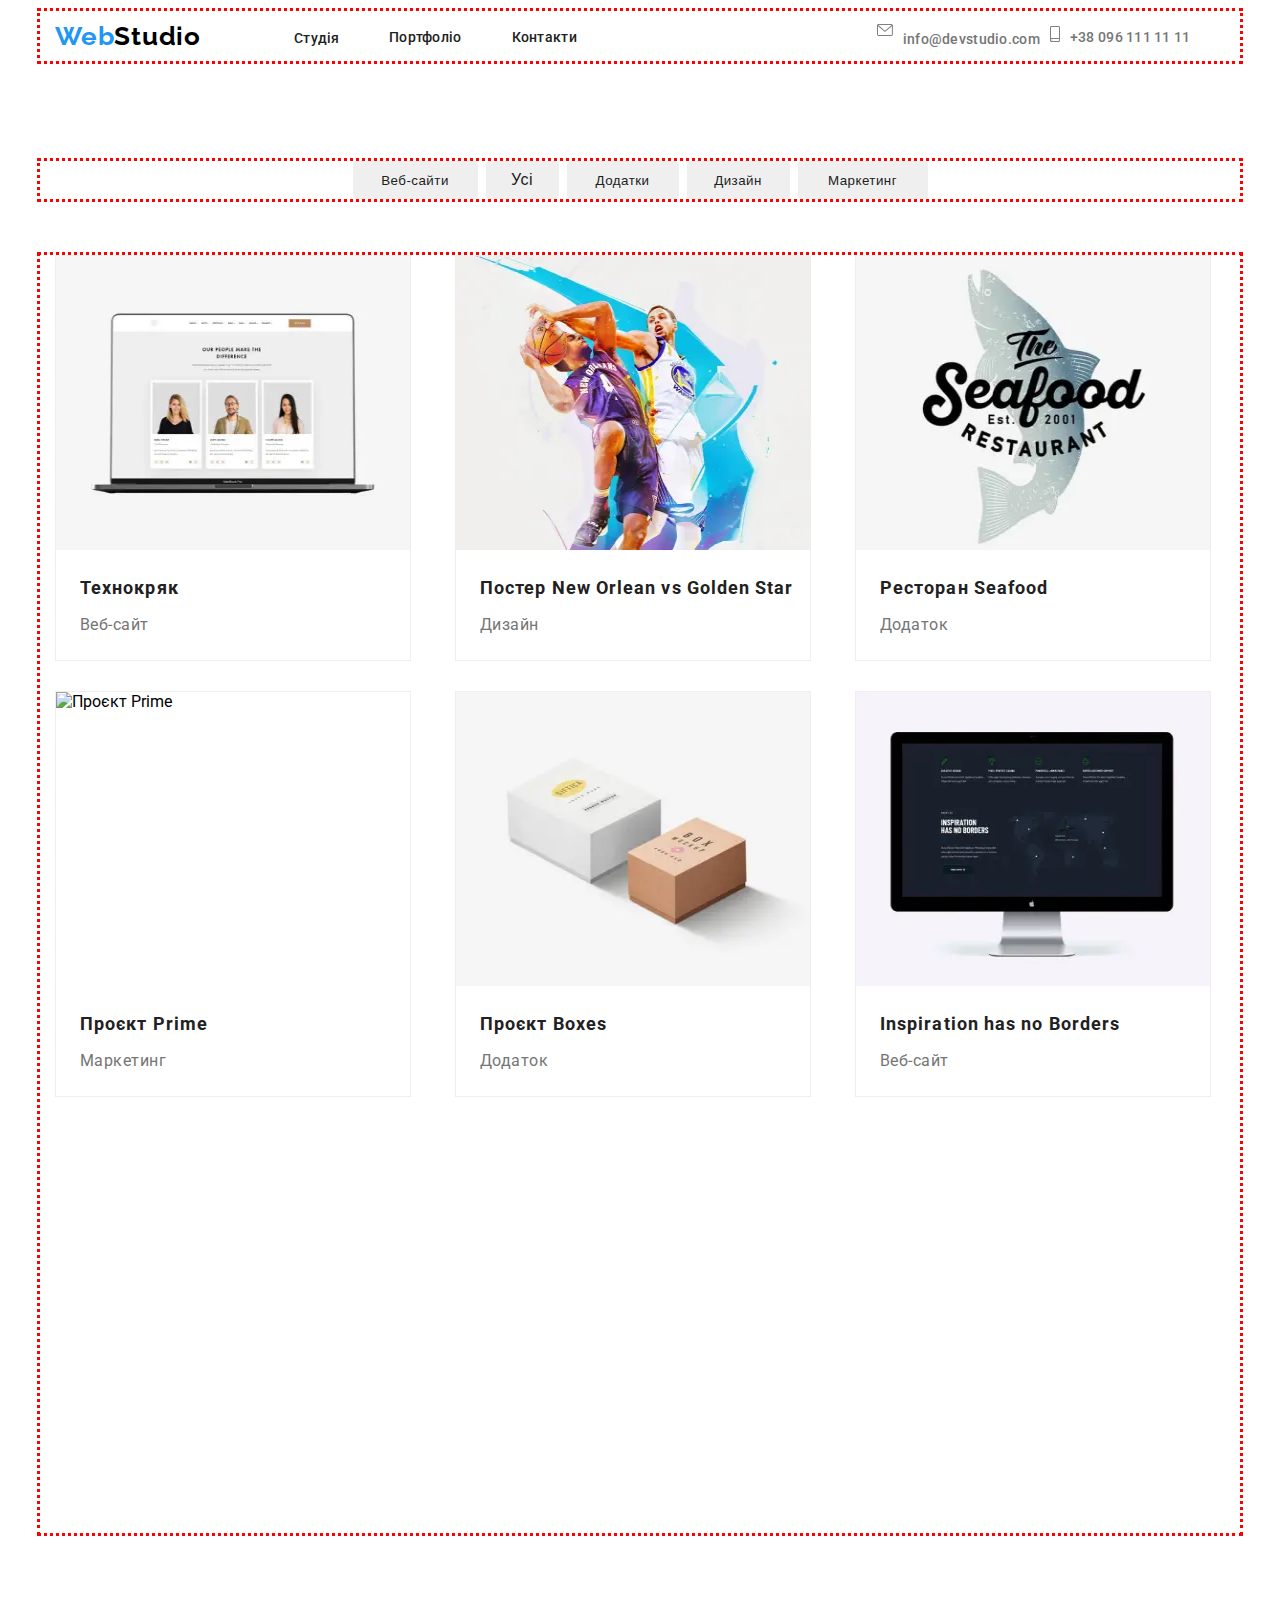
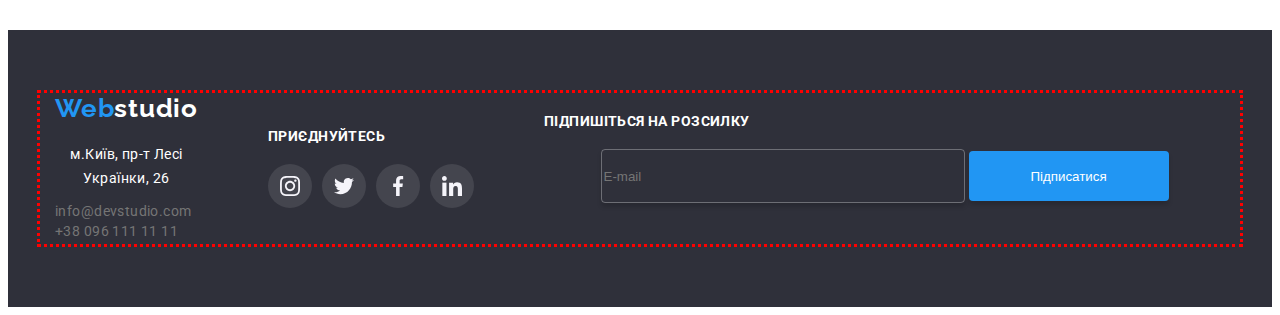
==== commit 1e60ebcc: "add" ====
--- a/porf.html
+++ b/porf.html
@@ -66,73 +66,109 @@
       <div class="container">
         <ul class="list ">
           <li class="list__photo list__poster" data-aos="fade-right">
-            <img class="list__posters" src="images/img1112.webp" alt="" />
+            <picture>
+              <source media="(min-width:1200px)" srcset="./images/desk/notebook@desktop-1x.webp 1x, ./images/desk/notebook@desktop-2x.webp 2x">
+              <source media="(min-width:768px)" srcset="./images/tabl/notebook@tablet-1x.webp 1x , ./images/tabl/notebook@tablet-2x.webp 2x"> 
+              <source media="(max-width:767px)" srcset="./images/mob/notebook@mobile-1x.webp , ./images/mob/notebook@mobile-2x.webp 2x">
+            <img class="list__posters" src="images/notebook.webp" alt="" /></picture>
             <h3 class="list__about">Технокряк</h3>
             <p class="list__name">Веб-сайт</p>
             <div class="card-background"></div>
           </li>
           <li class="list__photo list__poster" data-aos="fade-right">
+            <picture>
+              <source media="(min-width:1200px)" srcset="./images/desk/basketball@desktop-1x.webp 1x, ./images/desk/basketball@desktop-2x.webp 2x">
+              <source media="(min-width:768px)" srcset="./images/tabl/basketball@tablet-1x.webp 1x , ./images/tabl/basketball@tablet-2x.webp 2x"> 
+              <source media="(max-width:767px)" srcset="./images/mob/basketball@mobile-1x.webp , ./images/mob/basketball@mobile-2x.webp 2x">
             <img class="list__posters"
               src="images/basketball.webp"
               alt="Постер New Orlean vs Golden Star"
-            />
+            /></picture>
             <h3 class="list__about">Постер New Orlean vs Golden Star</h3>
             <p class="list__name">Дизайн</p>
             <div class="card-background"></div>
           </li>
           <li class="list__photo list__poster" data-aos="fade-right">
+            <picture>
+              <source media="(min-width:1200px)" srcset="./images/desk/seafood@desktop-1x.webp 1x, ./images/desk/seafood@desktop-2x.webp 2x">
+              <source media="(min-width:768px)" srcset="./images/tabl/seafood@tablet-1x.webp 1x , ./images/tabl/seafood@tablet-2x.webp 2x"> 
+              <source media="(max-width:767px)" srcset="./images/mob/seafood@mobile-1x.webp , ./images/mob/seafood@mobile-2x.webp 2x">
             <img class="list__posters"
               src="images/seafood.webp"
               alt="Ресторан Seafood"
-            />
+            /></picture>
             <h3 class="list__about">Ресторан Seafood</h3>
             <p class="list__name">Додаток</p>
             <div class="card-background"></div>
           </li>
           <li class="list__photo list__poster" data-aos="fade-right">
+            <picture>
+              <source media="(min-width:1200px)" srcset="./images/desk/heaadphones@desktop-1x.webp 1x, ./images/desk/headphones@desktop-2x.webp 2x">
+              <source media="(min-width:768px)" srcset="./images/tabl/headphones@tablet-1x.webp 1x , ./images/tabl/headphones@tablet-2x.webp 2x"> 
+              <source media="(max-width:767px)" srcset="./images/mob/headphones@mobile-1x.webp , ./images/mob/headphones@mobile-2x.webp 2x">
             <img class="list__posters"
               src="images/headphones.webp"
               alt="Проєкт Prime"
-            />
+            /></picture>
             <h3 class="list__about">Проєкт Prime</h3>
             <p class="list__name">Маркетинг</p>
             <div class="card-background"></div>
           </li>
           <li class="list__photo list__poster" data-aos="fade-right">
-            <img class="list__posters" src="images/31.webp" alt="Проєкт Boxes" />
+            <picture>
+              <source media="(min-width:1200px)" srcset="./images/desk/brick@desktop-1x.webp 1x, ./images/desk/brick@desktop-2x.webp 2x">
+              <source media="(min-width:768px)" srcset="./images/tabl/brick@tablet-1x.webp 1x , ./images/tabl/brick@tablet-2x.webp 2x"> 
+              <source media="(max-width:767px)" srcset="./images/mob/brick@mobile-1x.webp , ./images/mob/brick@mobile-2x.webp 2x">
+            <img class="list__posters" src="images/brick.webp" alt="Проєкт Boxes" /></picture>
             <h3 class="list__about">Проєкт Boxes</h3>
             <p class="list__name">Додаток</p>
            <div class="card-background"></div>
           </li>
           <li class="list__photo list__poster" data-aos="fade-right">
-            <img class="list__posters"
-              src="images/img5.webp"
+            <picture>
+              <source media="(min-width:1200px)" srcset="./images/desk/screen@desktop-1x.webp 1x, ./images/desk/screen@desktop-2x.webp 2x">
+              <source media="(min-width:768px)" srcset="./images/tabl/screen@tablet-1x.webp 1x , ./images/tabl/screen@tablet-2x.webp 2x"> 
+              <source media="(max-width:767px)" srcset="./images/mob/screen@mobile-1x.webp , ./images/mob/screen@mobile-2x.webp 2x">
+            <img class="list__posters"
+              src="images/screen.webp"
               alt="Inspiration has no Borders"
-            />
+            /></picture>
             <h3 class="list__about">Inspiration has no Borders</h3>
             <p class="list__name">Веб-сайт</p>
             <div class="card-background"></div>
           </li>
           <li class="list__photo list__poster" data-aos="fade-right">
-            <img class="list__posters"
-              src="images/img6.webp"
+            <picture>
+              <source media="(min-width:1200px)" srcset="./images/desk/book@desktop-1x.webp 1x, ./images/desk/book@desktop-2x.webp 2x">
+              <source media="(min-width:768px)" srcset="./images/tabl/book@tablet-1x.webp 1x , ./images/tabl/book@tablet-2x.webp 2x"> 
+              <source media="(max-width:767px)" srcset="./images/mob/book@mobile-1x.webp , ./images/mob/book@mobile-2x.webp 2x">
+            <img class="list__posters"
+              src="images/book.webp"
               alt="Видання Limited Edition"
-            />
+            /></picture>
             <h3 class="list__about">Видання Limited Edition</h3>
             <p class="list__name">Дизайн</p>
             <div class="card-background"></div>
           </li>
           <li class="list__photo list__poster" data-aos="fade-right">
-            <img class="list__posters" src="images/img7.webp" alt="Проєкт LAB" />
+            <picture>
+              <source media="(min-width:1200px)" srcset="./images/desk/paper@desktop-1x.webp 1x, ./images/desk/paper@desktop-2x.webp 2x">
+              <source media="(min-width:768px)" srcset="./images/tabl/paper@tablet-1x.webp 1x , ./images/tabl/paper@tablet-2x.webp 2x"> 
+              <source media="(max-width:767px)" srcset="./images/mob/paper@mobile-1x.webp , ./images/mob/paper@mobile-2x.webp 2x">
+            <img class="list__posters" src="images/paper.webp" alt="Проєкт LAB" /></picture>
             <h3 class="list__about">Проєкт LAB</h3>
             <p class="list__name">Маркетинг</p>
             <div class="card-background"></div>
           </li>
           <li class="list__photo list__poster" data-aos="fade-right">
-            <img class="list__posters"
-              src="images/img8.webp"
+            <picture>
+            <source media="(min-width:1200px)" srcset="./images/desk/desktop@desktop-1x.webp 1x, ./images/desk/desktop@desktop-2x.webp 2x">
+            <source media="(min-width:768px)" srcset="./images/tabl/desktop@tablet-1x.webp 1x , ./images/tabl/desktop@tablet-2x.webp 2x"> 
+            <source media="(max-width:767px)" srcset="./images/mob/desktop@mobile-1x.webp , ./images/mob/desktop@mobile-2x.webp 2x">
+            <img class="list__posters"
+              src="images/desktop.webp"
               alt="Growing Business"
-            />
+            /></picture>
             <h3 class="list__about">Growing Business</h3>
             <p class="list__name">Додаток</p>
             <div class="card-background"></div>
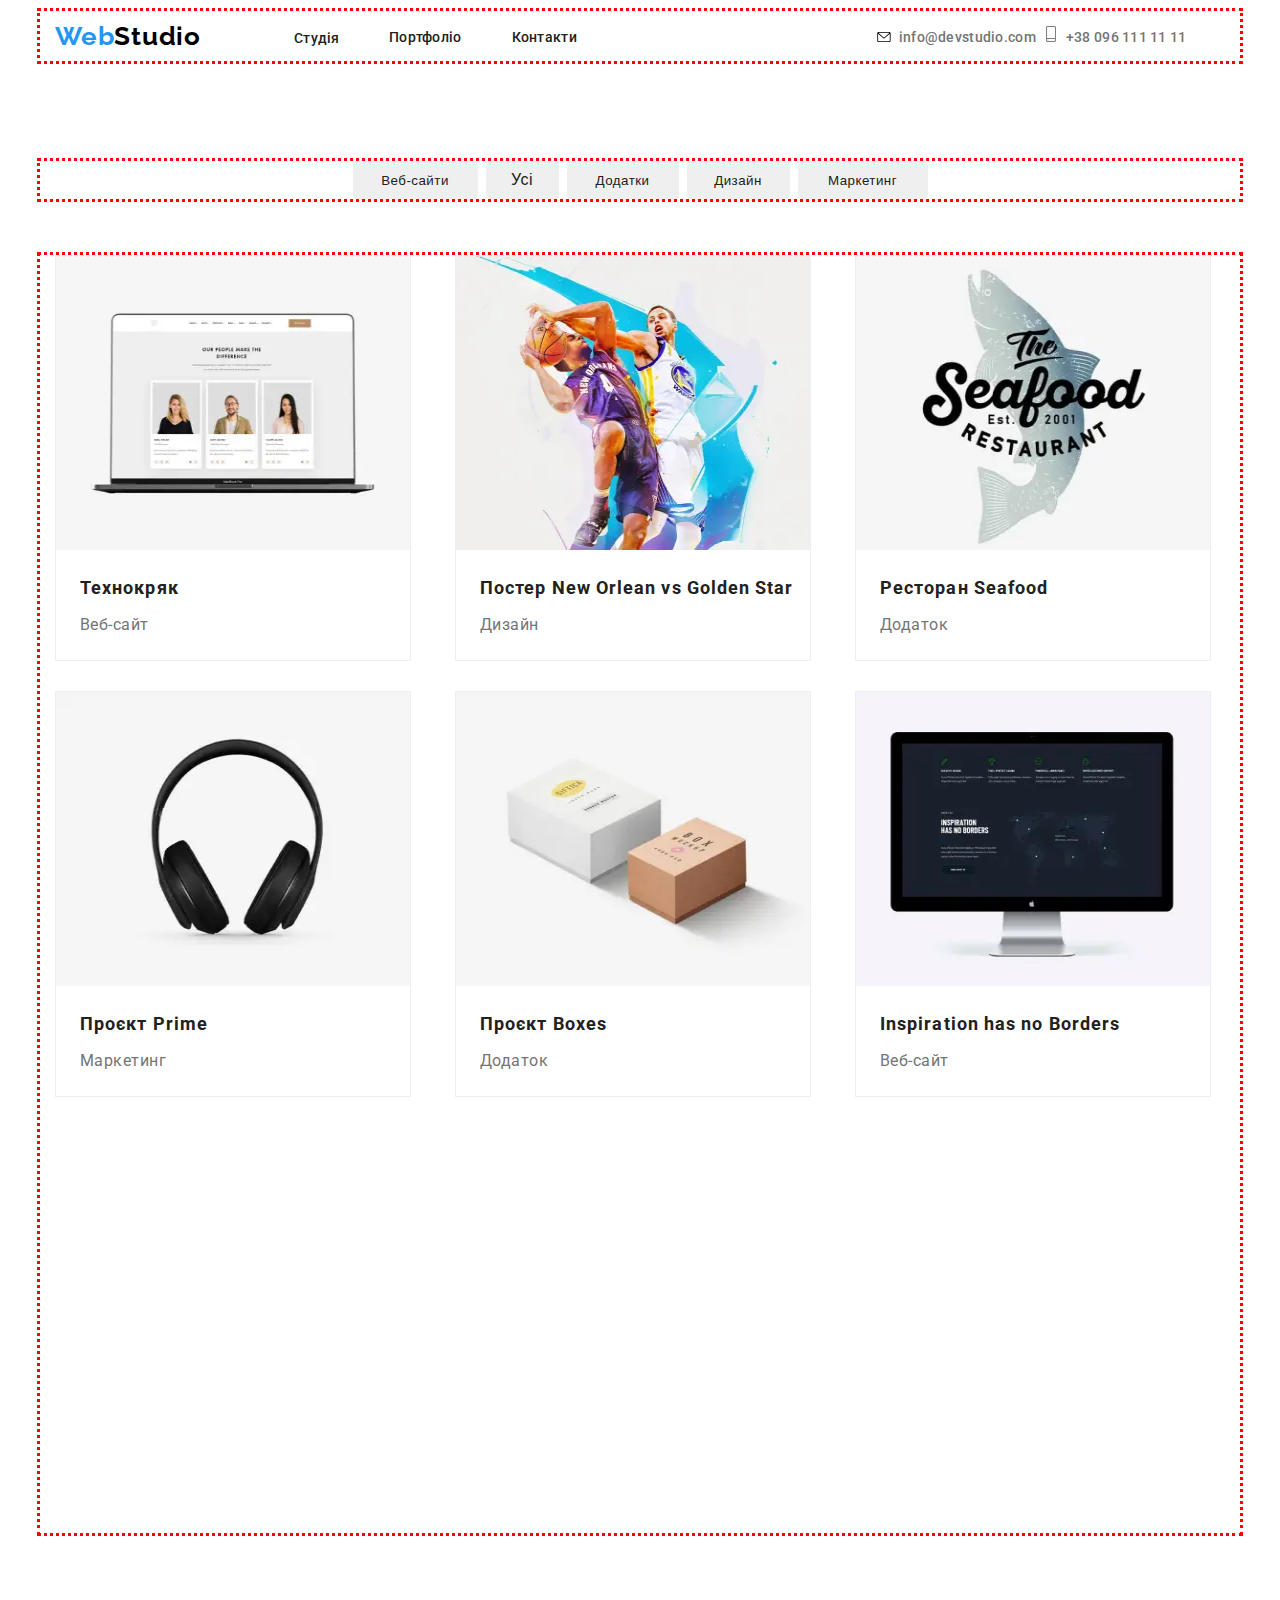
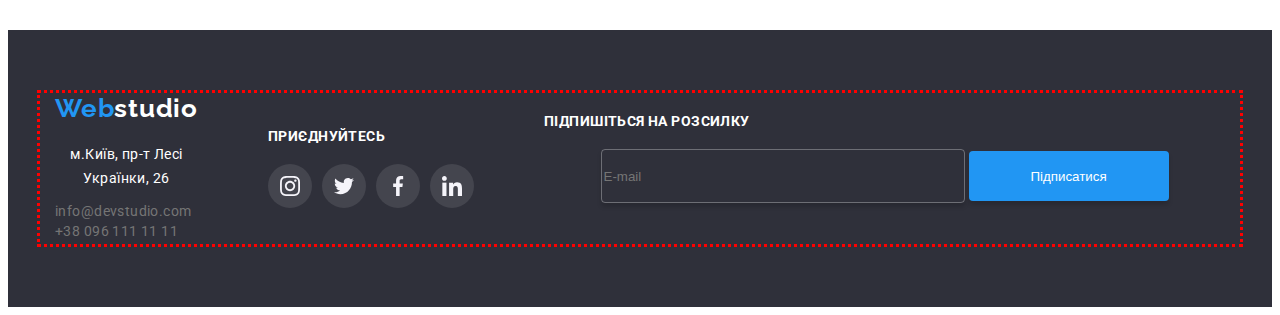
==== commit f82eb723: "fiix" ====
--- a/porf.html
+++ b/porf.html
@@ -24,7 +24,7 @@
     <header class="header">
       <div class="container ">
         <nav class="header__navigation">
-          <a class="header__logo"  href="./index.html">Web<span class="header__accent">Studio</span></a>
+         <a class="header__logo"  href="./index.html">Web<span class="header__accent">Studio</span></a>
   
           <ul class="header__list">
             <li class="header__item header__studiotb">
@@ -39,15 +39,52 @@
             </ul>
             <ul class="header__contacts">
               <li class="header__contact">
-                <a class="header__adress" href="mailto:info@devstudio.com"><span><svg class="footer__mail"><use href="./images/symbol-defs.svg#icon-mail"></use></svg></span>info@devstudio.com</a>
+                <a class="header__adress" href="mailto:info@devstudio.com"><span><svg class="header__mails"><use href="./images/symbol-defs.svg#icon-mail"></use></svg></span>info@devstudio.com</a>
               </li>
               <li class="header__contact">
                 <a class="header__adress" href="tel:380961111111"><span><svg class="phone-svg"><use href="./images/symbol-defs.svg#icon-smartphone"></use></svg></span>+38 096 111 11 11</a>
               </li>
             </ul>
-            <button class="header__moblbutton" type="button"><svg class="header__mobmenu"><use href="./images/symbol-defs.svg#icon-icon-menu"></use></svg></button>
-        </nav>
-      </div>
+     <button data-mobile-open class="header__moblbutton" type="menu"><svg class="header__mobmenu"><use href="./images/symbol-defs.svg#icon-icon-menu"></use></svg>
+       </button>
+  <div data-mobile class="header__box is-hidden">
+    <div class="header__menu-section"> 
+      <button data-mobile-close class="header__menu-closes">
+        <svg class="header__icon-close">
+      <use href="./images/symbol-defs.svg#icon-close"></use>
+    </svg>
+  </button>
+  <div class="header__menu-place">
+  <div class="header__menu-info">
+  <ul class="header__menu-info-place">
+    <li class="header__menu-item"><a class="header__menu-page" href="./index.html">Студія</a></li>
+    <li class="header__menu-item"><a class="header__menu-page" href="./porf.html">Портфоліо</a></li>
+    <li class="header__menu-item"><a class="header__menu-page" href="#">Контакти</a></li>
+  </ul>
+  </div>
+  <div class="header__menu-info-2">
+  <ul  class="header__menu-contact">
+    <li class="header__menu-numb"><a class="header__menu-numb-style" href="#">+38 096 111 11
+      11</a>
+    </li>
+    <li class="header__menu-email"><a class="header__menu-email-style"
+      href="#">info@devstudio.com</a>
+  </li>
+  </ul>
+  <ul class="header__menu-networks">
+    <li class="header__menu-network"><a class="header__menu-network-site"
+        href="https://www.instagram.com">Instagram</a></li>
+    <li class="header__menu-network"><a class="header__menu-network-site"
+        href="https://www.twitter.com">Twitter</a></li>
+    <li class="header__menu-network"><a class="header__menu-network-site"
+        href="https://www.facebook.com">Facebook</a></li>
+    <li class="header__menu-network"><a class="header__menu-network-site"
+        href="https://www.linkedin.com">LinkedIn</a></li>
+  </ul>
+  </div>
+  </div>
+  </div>
+  </div>
     </header>  
     </div>
   </section>
@@ -103,7 +140,7 @@
           </li>
           <li class="list__photo list__poster" data-aos="fade-right">
             <picture>
-              <source media="(min-width:1200px)" srcset="./images/desk/heaadphones@desktop-1x.webp 1x, ./images/desk/headphones@desktop-2x.webp 2x">
+              <source media="(min-width:1200px)" srcset="./images/desk/headphones@desktop-1x.webp 1x, ./images/desk/headphones@desktop-2x.webp 2x">
               <source media="(min-width:768px)" srcset="./images/tabl/headphones@tablet-1x.webp 1x , ./images/tabl/headphones@tablet-2x.webp 2x"> 
               <source media="(max-width:767px)" srcset="./images/mob/headphones@mobile-1x.webp , ./images/mob/headphones@mobile-2x.webp 2x">
             <img class="list__posters"
@@ -168,7 +205,7 @@
             <img class="list__posters"
               src="images/desktop.webp"
               alt="Growing Business"
-            /></picture>
+            /></picture>    
             <h3 class="list__about">Growing Business</h3>
             <p class="list__name">Додаток</p>
             <div class="card-background"></div>
@@ -209,6 +246,8 @@
   </div>  
   </footer>
     </div>
+    <script src="./js/mobile-menu.js"></script>
+    <script src="./js/modal.js"></script>
     <script src="https://unpkg.com/aos@2.3.1/dist/aos.js"></script>
     <script>
       AOS.init();
--- a/css/main.min.css
+++ b/css/main.min.css
@@ -1 +1 @@
-.header__contacts{align-items:center;gap:50px;display:flex}.header__adress,.header__link{font-size:14px;font-weight:500;letter-spacing:.28px}.header .perf::after{flex-shrink:0;height:4px;border-radius:2px;display:block}.info__text,.info__heading{font-size:14px;letter-spacing:.42px}.info__before::before,.info__austronaut::before,.info__clock::before,.info__spytnik::before{background-color:#f5f4fa;width:270px;height:120px}.pictures__box,.pictures__photo{position:relative;width:370px}.clients__box,.clients__name{justify-content:center;display:flex}.footer__svg,.footer__social{display:flex;align-items:center}.footer__links,.footer__join{color:#fff;font-family:Roboto;font-size:14px;font-style:normal;font-weight:700;line-height:normal;letter-spacing:.42px;text-transform:uppercase}.buttons-all,.button{border-radius:4px;color:#212121;font-weight:500;letter-spacing:.48px}.button-5:hover,.button-4:hover,.button-3:hover,.button-2:hover,.buttons-all:hover{box-shadow:0px 2px 2px 0px rgba(0,0,0,.12),0px 1px 2px 0px rgba(0,0,0,.08),0px 3px 1px 0px rgba(0,0,0,.1);background-color:#2196f3;color:#f5f4fa}.card-background,.box{display:flex;align-items:center}.container{max-width:450px;width:100%;border:dotted red;margin:0 auto;padding-left:15px;padding-right:15px}@media screen and (min-width: 768px){.container{max-width:738px;width:100%}}@media screen and (min-width: 1200px){.container{max-width:1170px;width:100%}}body{font-family:Roboto}button{border:none}img{display:block;width:100%;max-width:100%;height:auto}a{text-decoration:none}.header__information,.header__item,.header__contact,.info__item,.pictures__list,.workers__list,.buttons,.list{list-style:none}h1,h2,h3,h4,h5,h6,ul,p{margin:0;padding:0;list-style:none}.header__navigation{display:flex;padding-top:10px}@media screen and (min-width: 320px){.header__navigation{padding-bottom:10px}}@media screen and (min-width: 768px){.header__studiotb{width:45px;height:16px}}.header__logo{color:#2196f3;font-family:Raleway;font-size:26px;font-weight:700;letter-spacing:.78px;align-items:center;align-self:center}@media screen and (min-widthL: 768px){.header__logo{width:134px;height:28px}}.header__accent{color:#000}.header__list{display:none}@media screen and (min-width: 768px){.header__list{display:flex;gap:40px;margin-right:70px;margin-left:60px;align-items:center}}@media screen and (min-width: 1200px){.header__list{gap:50px;margin-left:93px;margin-right:300px}}.header__link{color:#212121;transition-duration:500ms;transition-timing-function:cubic-bezier(0.4, 0, 0.2, 1);transition-property:color}.header__studio{transition-property:color;transition-duration:500ms}.header__contacts{display:none}@media screen and (min-width: 768px){.header__contacts{display:flex;flex-direction:column;gap:10px;align-items:flex-start}}@media screen and (min-width: 1200px){.header__contacts{flex-direction:row;align-items:center}}.header__adress{color:#757575}@media screen and (min-width: 768px){.header__adress{width:116px;height:14px}}.header__link:hover{color:#2196f3}.header__adress:hover{color:#2196f3}.header__adress:hover .mail-svg{fill:#2196f3}.header .phone-svg{width:10px;height:16px;flex-shrink:0;margin-right:10px;fill:gray}.header__adress:hover .phone-svg{fill:#2196f3}.header .studio__color{color:#fff}.header .perf{margin-bottom:28px}.header .perf::after{content:"";background:#2196f3;margin:auto;width:78px;top:80px;right:1113px;color:#2196f3}.header__information{box-shadow:inset 0px -5px 10px -10px gray}.header .mail{margin-bottom:9px}.header__mails{width:14px;height:10px;flex-shrink:0;margin-right:8px}@media screen and (min-width: 1200px){.header__moblbutton{display:none}}@media screen and (min-width: 768px){.header__moblbutton{display:none}}@media screen and (min-width: 320px){.header__moblbutton{background-color:rgba(0,0,0,0);margin-left:auto}}.header__mobmenu{width:40px;height:40px;flex-shrink:0}@media screen and (min-width: 768px){.header__mobmenu{display:none}}@media screen and (min-width: 320px){.header__mobmenu{background-color:rgba(0,0,0,0)}}.hero{display:flex;background-color:#2f303a;background-image:linear-gradient(rgba(47, 48, 58, 0.4), rgba(47, 48, 58, 0.4)),url(../images/hero-img.webp);background-repeat:no-repeat;background-size:cover;padding-top:118px;padding-bottom:118px}@media screen and (min-width: 1200px){.hero{padding-top:200px;padding-bottom:200px}}.hero__heading{max-width:696px;margin-bottom:30px}@media screen and (min-width: 320px){.hero__heading{color:#fff;text-align:center;font-family:Roboto;font-size:26px;font-style:normal;font-weight:900;line-height:42px;letter-spacing:1.56px;text-transform:uppercase;max-width:696px}}@media screen and (min-width: 1200px){.hero__heading{color:#fff;text-align:center;font-family:Roboto;font-size:44px;font-style:normal;font-weight:900;line-height:60px;letter-spacing:2.64px;text-transform:uppercase;width:696px;height:120px}}@media screen and (min-width: 768px){.hero__heading{margin-right:auto;margin-left:auto}}.hero__button{width:216px;height:50px;border-radius:4px;background:#2196f3;box-shadow:0px 4px 4px 0px rgba(0,0,0,.15)}@media screen and (min-width: 320px){.hero__button{width:200px;height:50px;flex-shrink:0;display:flex;justify-content:center;align-items:center;margin-left:auto;margin-right:auto}}@media screen and (min-width: 768px){.hero__button{width:200px;height:50px;flex-shrink:0;margin-left:auto;margin-right:auto}}@media screen and (min-width: 1200px){.hero__button{margin-left:250px;margin-left:auto;margin-right:auto}}.hero__button__text{color:#fff;text-align:center;font-size:16px;font-weight:700;letter-spacing:.96px}@media screen and (min-width: 320px){.hero__box{max-width:480px;width:100%;flex-shrink:0}}@media screen and (min-width: 768px){.hero__box{width:768px;flex-shrink:0}}@media screen and (min-width: 1200px){.hero__box{padding-left:40px;max-width:1170px;width:100%}}.info{padding-top:60px;padding-bottom:60px}@media screen and (min-width: 768px){.info{padding-bottom:94px;padding-bottom:60px}}@media screen and (min-width: 1200px){.info{padding-top:94px;padding-bottom:94px}}.info__list{display:flex}@media screen and (min-width: 320px){.info__list{display:flex;flex-direction:column;gap:30px}}@media screen and (min-width: 768px){.info__list{gap:60px;display:flex;flex-direction:row;flex-wrap:wrap}}@media screen and (min-width: 1200px){.info__list{display:flex;flex-direction:row;gap:30px;height:254px}}@media screen and (min-width: 320px){.info__spytnik{width:450px;max-width:100%;flex-shrink:0}}@media screen and (min-width: 1200px){.info__spytnik{margin-right:15px}}.info__heading{color:#212121;font-weight:700;text-transform:uppercase;margin-top:20px}@media screen and (min-width: 320px){.info__heading{width:270px;height:16px;display:flex;justify-content:center;margin:0 auto;margin-top:30px}}@media screen and (min-width: 768px){.info__heading{color:#212121;font-family:Roboto;font-size:14px;font-style:normal;font-weight:700;line-height:normal;letter-spacing:.42px;text-transform:uppercase}}@media screen and (min-width: 1200px){.info__heading{width:270px;height:16px}}.info__text{margin-top:10px;color:#757575;font-weight:400;line-height:1.71}@media screen and (min-width: 320px){.info__text{flex-shrink:0;color:#757575;font-family:Roboto;font-size:14px;font-style:normal;font-weight:400;line-height:24px;letter-spacing:.42px}}@media screen and (min-width: 768px){.info__text{flex-shrink:0}}@media screen and (min-width: 1200px){.info__text{width:270px;height:72px;flex-shrink:0}}.info__spytnik::before{display:flex;content:url(../images/spytnik.png);text-align:center;align-items:center;justify-content:center}@media screen and (min-width: 320px){.info__spytnik::before{width:100%;max-width:420px;height:120px;flex-shrink:0}}@media screen and (min-width: 768px){.info__spytnik::before{width:340px;height:120px;flex-shrink:0}}@media screen and (min-width: 1200px){.info__spytnik::before{width:270px;height:120px;flex-shrink:0}}.info__item{display:flex}@media screen and (min-width: 320px){.info__item{max-width:100%;flex-direction:column}}@media screen and (min-width: 768px){.info__item{width:300px;flex-shrink:0}}@media screen and (min-width: 1200px){.info__item{width:250px;height:120px;flex-shrink:0}}@media screen and (min-width: 1200px){.info__clock{margin-right:15px}}.info__clock::before{display:flex;content:url(../images/clock.png);text-align:center;align-items:center;justify-content:center}@media screen and (min-width: 320px){.info__clock::before{width:100%;max-width:420px;height:120px;flex-shrink:0}}@media screen and (min-width: 768px){.info__clock::before{width:340px;height:120px;flex-shrink:0}}@media screen and (min-width: 1200px){.info__clock::before{width:270px;height:120px;flex-shrink:0}}.info__austronaut::before{content:url(../images/astronaut.png);display:flex;text-align:center;align-items:center;justify-content:center}@media screen and (min-width: 320px){.info__austronaut::before{width:100%;max-width:420px;height:120px;flex-shrink:0}}@media screen and (min-width: 768px){.info__austronaut::before{width:340px;height:120px;flex-shrink:0}}@media screen and (min-width: 1200px){.info__austronaut::before{width:270px;height:120px;flex-shrink:0}}@media screen and (min-width: 1200px){.info__before{margin-right:10px}}.info__before::before{content:url(../images/pc.png);display:flex;text-align:center;align-items:center;justify-content:center}@media screen and (min-width: 320px){.info__before::before{width:100%;max-width:420px;height:120px;flex-shrink:0}}@media screen and (min-width: 768px){.info__before::before{width:340px;height:120px;flex-shrink:0}}@media screen and (min-width: 1200px){.info__before::before{width:270px;height:120px;flex-shrink:0}}.pictures{padding-bottom:94px}@media screen and (min-width: 320px){.pictures{display:none}}@media screen and (min-width: 768px){.pictures{display:none}}@media screen and (min-width: 1200px){.pictures{display:flex}}.pictures__title{color:#212121;text-align:center;font-size:36px;font-weight:700;letter-spacing:1.08px}.pictures__list{display:flex;margin-top:50px;gap:30px;position:relative}.pictures__photo{height:294px}.pictures__box{height:70px;flex-shrink:0;background:rgba(47,48,58,.8);bottom:70px;color:#fff;text-align:center;font-family:Roboto;font-size:14px;padding-top:27px;font-weight:700;line-height:normal;letter-spacing:.42px;text-transform:uppercase}.workers{background:#f5f4fa;padding-top:94px;padding-bottom:94px}.workers__name{color:#212121;text-align:center;font-size:16px;font-weight:500;letter-spacing:.48px;margin-top:30px}@media screen and (min-width: 768px){.workers__name{color:#212121;text-align:center;font-family:Roboto;font-size:16px;font-style:normal;font-weight:500;line-height:normal;letter-spacing:.48px}}.workers__photo{width:270px;height:260px}@media screen and (min-width: 320px){.workers__photo{width:430px;height:460px;flex-shrink:0}}@media screen and (min-width: 768px){.workers__photo{width:354px;height:374px;flex-shrink:0}}@media screen and (min-width: 1200px){.workers__photo{width:270px;height:260px;flex-shrink:0}}.workers__title{text-align:center;color:#212121;text-align:center;font-size:36px;font-weight:700;letter-spacing:1.08px}.workers__list{margin-top:50px;display:flex;gap:20px}@media screen and (min-width: 768px){.workers__list{max-width:738px;height:1102px;flex-shrink:0;display:flex;margin-top:30px;flex-direction:row;flex-wrap:wrap}}@media screen and (min-width: 320px){.workers__list{display:flex;flex-direction:column}}@media screen and (min-width: 1200px){.workers__list{display:flex;flex-wrap:nowrap;flex-direction:row;width:1170px;height:428px;width:100%}}.workers__item{border:1px solid #eee;background:#fff;box-shadow:0px 5px 15px -10px #000}@media screen and (min-width: 320px){.workers__item{width:430px;height:622px;flex-shrink:0}}@media screen and (min-width: 768px){.workers__item{width:354px;height:536px;flex-shrink:0}}@media screen and (min-width: 1200px){.workers__item{width:270px;height:428px;flex-shrink:0}}.workers__skill{color:#757575;text-align:center;font-size:16px;font-weight:400;letter-spacing:.48px;margin-top:10px;padding-bottom:30px}.workers__information{display:flex;justify-content:center;gap:22px;list-style:none;padding-bottom:30px}.workers__instagrams{width:20px;height:20px;flex-shrink:0;fill:#afb1b8;transition-duration:500ms;transition-property:fill,background;transition-timing-function:cubic-bezier(0.4, 0, 0.2, 1)}.workers__linkedins{width:20px;height:20px;flex-shrink:0;fill:#afb1b8;transition-duration:500ms;transition-property:fill,background;transition-timing-function:cubic-bezier(0.4, 0, 0.2, 1)}.workers__facebooks{width:20px;height:20px;flex-shrink:0;fill:#afb1b8;transition-duration:500ms;transition-property:fill,background;transition-timing-function:cubic-bezier(0.4, 0, 0.2, 1)}.workers__twitters{width:20px;height:20px;flex-shrink:0;fill:#afb1b8;transition-duration:500ms;transition-property:fill,background;transition-timing-function:cubic-bezier(0.4, 0, 0.2, 1)}.workers__instagrams :hover{width:44px;height:44px;border-radius:100px}.workers__instagram{width:44px;height:44px;border-radius:100px;display:flex;align-items:center;justify-content:center}.workers__instagram:hover{background-color:#2196f3}.workers__instagram:hover .workers__instagrams{fill:#fff}.workers__twitters :hover{width:44px;height:44px;border-radius:100px}.workers__twitter{width:44px;height:44px;border-radius:100px;display:flex;align-items:center;justify-content:center}.workers__twitter:hover{background-color:#2196f3}.workers__twitter:hover .workers__twitters{fill:#fff}.workers__facebooks :hover{width:44px;height:44px;border-radius:100px}.workers__facebook{width:44px;height:44px;border-radius:100px;display:flex;align-items:center;justify-content:center}.workers__facebook:hover{background-color:#2196f3}.workers__facebook:hover .workers__facebooks{fill:#fff}.workers__linkedins :hover{width:44px;height:44px;border-radius:100px}.workers__linkedin{width:44px;height:44px;border-radius:100px;display:flex;align-items:center;justify-content:center}.workers__linkedin:hover{background-color:#2196f3}.workers__linkedin:hover .workers__linkedins{fill:#fff}@media screen and (min-width: 768px){.clients{padding-bottom:60px}}@media screen and (min-width: 320px){.clients{padding-bottom:60px}}.clients__title{color:#212121;text-align:center;font-family:Roboto;font-size:36px;font-weight:700;line-height:normal;letter-spacing:1.08px;justify-content:center}@media screen and (min-width: 320px){.clients__title{margin-bottom:30px;color:#212121;text-align:center;font-family:Roboto;font-size:28px;font-style:normal;font-weight:700;line-height:normal;letter-spacing:.84px}}@media screen and (min-width: 768px){.clients__title{color:#212121;text-align:center;font-family:Roboto;font-size:28px;font-style:normal;font-weight:700;line-height:normal;letter-spacing:.84px}}@media screen and (min-width: 768px){.clients__title{width:314px;margin-left:auto;margin-right:auto;margin-bottom:30px}}.clients__name{gap:30px;list-style:none}@media screen and (min-width: 320px){.clients__name{display:flex;flex-direction:row;flex-wrap:wrap}}@media screen and (min-width: 768px){.clients__name{display:flex;flex-direction:row;flex-wrap:wrap}}@media screen and (min-width: 1200px){.clients__name{gap:15px}}.clients__box{border-radius:4px;border:1px solid #afb1b8;width:170px;height:92px;flex-shrink:0;align-items:center}@media screen and (min-width: 320px){.clients__box{width:200px;height:92px;flex-shrink:0}}@media screen and (min-width: 768px){.clients__box{width:226px;height:92px;flex-shrink:0}}@media screen and (min-width: 1200px){.clients__box{width:170px;height:92px;flex-shrink:0}}.clients__logo{width:106px;height:60px;flex-shrink:0;fill:#afb1b8;transition-duration:500ms;transition-property:fill,background;transition-timing-function:cubic-bezier(0.4, 0, 0.2, 1)}.clients__box:hover{color:#2196f3;border:1px solid #2196f3}.clients__box:hover .clients__logo{fill:#2196f3}.footer{background:#2f303a;padding-top:60px;padding-bottom:60px}.footer__social{gap:70px}@media screen and (min-width: 320px){.footer__social{display:flex;flex-direction:column;text-align:center;grid-template-columns:repeat(1, 1fr);align-items:center}}@media screen and (min-width: 768px){.footer__social{display:flex;flex-direction:row;flex-wrap:wrap;justify-content:center;grid-template-columns:repeat(2, 1fr)}}@media screen and (min-width: 1200px){.footer__social{display:flex;flex-direction:row;flex-wrap:nowrap}}.footer__logo{color:#2196f3;font-family:Raleway;font-size:26px;font-weight:700;letter-spacing:.78px}.footer__adres{color:#fff;font-size:14px;font-weight:400;line-height:1.71;letter-spacing:.42px;margin-top:20px;font-style:normal}.footer__info{list-style:none;color:#757575;font-size:14px;font-weight:400;line-height:1.71;letter-spacing:.42px;margin-top:9px;display:flex;flex-direction:column;justify-content:center;align-items:flex-start}.footer__media{display:flex;flex-direction:column}.footer__join{margin-bottom:20px}@media screen and (min-width: 768px){.footer__join{text-align:center}}@media screen and (min-width: 1200px){.footer__join{text-align:start}}.footer__svg{border-radius:100px;background-color:rgba(255,255,255,.1);width:44px;height:44px;flex-shrink:0;justify-content:center;fill:#f5f4fa;transition-duration:500ms;transition-property:fill,background;transition-timing-function:cubic-bezier(0.4, 0, 0.2, 1)}.footer__link{width:20px;height:20px;flex-shrink:0;fill:#f5f4fa}.footer__svg:hover{background-color:#2196f3}.footer__socials{display:flex;list-style:none;gap:10px}@media screen and (min-width: 768px){.footer__about{width:100%}}.footer__links{margin-bottom:20px}@media screen and (min-width: 1200px){.footer__links{display:flex;text-align:start}}@media screen and (min-width: 768px){.footer__links{text-align:center}}.footer__sub{max-width:358px;width:100%;height:50px;flex-shrink:0;border-radius:4px;border:1px solid rgba(255,255,255,.3);background:rgba(33,150,243,0);box-shadow:0px 4px 4px 0px rgba(0,0,0,.15);margin-bottom:20px}.footer__telegram{position:relative;width:200px;height:50px;flex-shrink:0;border-radius:4px;background:#2196f3;box-shadow:0px 4px 4px 0px rgba(0,0,0,.15);color:#fff}.footer__logos{position:relative;width:24px;height:24px;flex-shrink:0;fill:#fff;right:48px;top:7px}.footer__mail{width:16px;height:12px;flex-shrink:0;margin-right:10px;fill:gray}@media screen and (min-width: 320px){.footer__mail{margin-bottom:8px}}@media screen and (min-width: 768px){.footer__spaces{display:block;display:flex;align-items:center;flex-direction:column;gap:0px;width:100%}}@media screen and (min-width: 1200px){.footer__spaces{display:flex;flex-direction:row;align-items:start}}.footer__infos{display:flex;flex-direction:column;align-items:center}.backdrop{width:528px;height:581px;flex-shrink:0;background-color:#fff;position:fixed;transform:translate(50%, 40%);top:1%;right:50%;border-radius:4px;background:#fff;box-shadow:0px 1px 3px 0px rgba(0,0,0,.12),0px 1px 1px 0px rgba(0,0,0,.14),0px 2px 1px 0px rgba(0,0,0,.2);transition-timing-function:cubic-bezier(0.4, 0, 0.2, 1);transition-duration:500ms}@media screen and (min-width: 320px){.backdrop{width:450px;height:609px;flex-shrink:0}}@media screen and (min-width: 768px){.backdrop{width:450px;height:609px;flex-shrink:0}}@media screen and (min-width: 1200px){.backdrop{width:528px;height:581px;flex-shrink:0}}.modal{position:relative}.close-modal{width:18px;height:18px;flex-shrink:0}.backdrop-btn{stroke-width:1px;stroke:rgba(0,0,0,.1);width:30px;height:30px;flex-shrink:0;border-radius:20px;display:flex;justify-content:center;align-items:center;position:relative;left:490px;top:14px;background-color:#fff;border-radius:20px}@media screen and (min-width: 320px){.backdrop-btn{left:410px}}@media screen and (min-width: 768px){.backdrop-btn{left:410px}}@media screen and (min-width: 1200px){.backdrop-btn{left:490px}}.feedback-title{width:448px;height:40px;flex-shrink:0;color:#757575;font-family:Roboto;font-size:12px;font-style:normal;font-weight:400;line-height:normal;letter-spacing:.12px}.feedback-title-big{color:#757575;font-family:Roboto;font-size:12px;font-style:normal;font-weight:400;line-height:normal;letter-spacing:.12px;margin-bottom:4px}.write-space{display:block;border-radius:4px;border:1px solid rgba(33,33,33,.2);width:448px;height:40px;padding:0px 42px 0px 42px;font-family:"Roboto";font-size:12px;font-weight:400;letter-spacing:.12px}@media screen and (min-width: 320px){.write-space{width:370px;height:40px;flex-shrink:0}}@media screen and (min-width: 768px){.write-space{width:370px;height:40px;flex-shrink:0}}@media screen and (min-width: 1200px){.write-space{width:448px;height:40px;flex-shrink:0}}.modal-svg{width:18px;height:18px;position:relative;left:12px;bottom:30px}.big-input{display:block;border-radius:4px;border:1px solid rgba(33,33,33,.2);font-family:"Roboto";font-size:12px;font-weight:400;letter-spacing:.12px;width:448px;height:120px;padding:0px 16px 82px 16px}@media screen and (min-width: 320px){.big-input{width:370px;height:120px;flex-shrink:0}}@media screen and (min-width: 768px){.big-input{width:370px;height:120px;flex-shrink:0}}@media screen and (min-width: 1200px){.big-input{width:448px;height:120px;flex-shrink:0}}.blank-info{list-style:none;padding-left:42px}.modal-text{margin-bottom:4px;color:#757575;font-family:Roboto;font-size:12px;font-style:normal;font-weight:400;line-height:normal;letter-spacing:.12px}.blue-text{color:#2196f3;font-family:Roboto;font-size:14px;font-style:normal;font-weight:400;line-height:24px;letter-spacing:.42px;text-decoration-line:underline}@media screen and (min-width: 768px){.blue-text{color:#757575;font-family:Roboto;font-size:12px;font-style:normal;font-weight:400;line-height:normal;letter-spacing:.12px}}.Conditions-contract{margin-top:20px;padding-left:57px}.comfirm-svg{margin-right:7px}.send-info{width:200px;height:50px;flex-shrink:0;border-radius:4px;background:#188ce8;box-shadow:0px 4px 4px 0px rgba(0,0,0,.15);display:block;margin-left:165px;margin-left:auto;margin-right:auto}@media screen and (min-width: 768px){.send-info{width:200px;height:50px;flex-shrink:0}}.send-color{display:block;color:#fff;text-align:center;font-family:Roboto;font-size:16px;font-style:normal;font-weight:700;line-height:30px;letter-spacing:.96px}.backdrop-btn:hover .close-modal{stroke-width:1px;stroke:rgba(0,0,0,.1);fill:#2196f3}.is-hidden{opacity:0;visibility:hidden;pointer-events:none}.give-feedback{color:#212121;text-align:center;font-family:Roboto;font-size:20px;font-style:normal;font-weight:700;line-height:normal;letter-spacing:.6px;margin-left:auto;margin-right:auto}@media screen and (min-width: 320px){.give-feedback{width:370px}}@media screen and (min-width: 768px){.give-feedback{color:#212121;text-align:center;font-family:Roboto;font-size:20px;font-style:normal;font-weight:700;line-height:30px;letter-spacing:.6px;width:370px}}@media screen and (min-width: 1200px){.give-feedback{width:448px}}.buttons-catalogue{padding-top:94px;padding-bottom:50px}.buttons{display:flex;gap:8px;justify-content:center}@media screen and (min-width: 320px){.buttons{width:326px;height:91px;display:flex;flex-direction:row;justify-content:center;flex-wrap:wrap;justify-content:start;gap:8px}}@media screen and (min-width: 320px)and (min-width: 768px){.buttons{display:flex;flex-direction:row;margin-right:auto;margin-left:auto;flex-wrap:wrap;height:38px;width:575px;gap:8px}}.button{transition-duration:500ms;transition-property:fill,background;transition-timing-function:cubic-bezier(0.4, 0, 0.2, 1)}.photo-post{padding-bottom:94px}.buttons-all{text-align:center;font-size:16px;font-style:normal;line-height:26px;width:73px;height:38px;transition-duration:500ms;transition-property:color,background;transition-timing-function:cubic-bezier(0.4, 0, 0.2, 1)}@media screen and (min-width: 320px){.buttons-all{width:73px;height:38px;flex-shrink:0}}@media screen and (min-width: 768px){.buttons-all{width:73px;height:38px;flex-shrink:0}}.card-poster:hover{box-shadow:1px 4px 6px 0px rgba(0,0,0,.16),0px 4px 4px 0px rgba(0,0,0,.06),0px 1px 1px 0px rgba(0,0,0,.12)}.button-2{width:125px;height:38px}@media screen and (min-width: 320px){.button-2{width:125px;height:38px;flex-shrink:0}}@media screen and (min-width: 768px){.button-2{width:125px;height:38px;flex-shrink:0}}.button-3{width:122px;height:38px}@media screen and (min-width: 320px){.button-3{width:112px;height:38px;flex-shrink:0}}@media screen and (min-width: 768px){.button-3{width:112px;height:38px;flex-shrink:0}}.button-4{width:130px;height:38px}@media screen and (min-width: 320px){.button-4{width:103px;height:38px;flex-shrink:0}}@media screen and (min-width: 768px){.button-4{width:103px;height:38px;flex-shrink:0}}.button-5{width:130px;height:38px}@media screen and (min-width: 320px){.button-5{width:130px;height:38px;flex-shrink:0}}@media screen and (min-width: 768px){.button-5{width:130px;height:38px;flex-shrink:0}}.list{display:flex;flex-wrap:wrap;gap:30px;display:grid;grid-template-columns:repeat(3, 1fr);position:relative}@media screen and (min-width: 320px){.list{display:flex;justify-content:center;flex-wrap:wrap;grid-template-columns:repeat(1, 1fr)}}@media screen and (min-width: 768px){.list{display:grid;grid-template-columns:repeat(2, 1fr)}}@media screen and (min-width: 1200px){.list{display:grid;grid-template-columns:repeat(3, 1fr)}}.list__photo{width:100%;border:1px solid #eee;background:#fff;position:relative;overflow:hidden}@media screen and (min-width: 768px){.list__photo{width:354px;flex-basis:100%;flex-shrink:0}}.list__poster:hover .card-background{opacity:1;transition:all .5s;top:0}@media screen and (min-width: 768px){.list__posters{width:354px;height:294px;flex-shrink:0}}.list__about{margin-top:20px;color:#212121;font-family:Roboto;font-size:18px;font-weight:700;line-height:36px;letter-spacing:1.08px;padding-left:24px}.list__name{margin-top:4px;color:#757575;font-size:16px;font-weight:400;line-height:30px;letter-spacing:.48px;padding-left:24px;padding-bottom:20px}a{color:inherit}.photo-post{padding-bottom:94px}.box{flex-direction:column}.card-background{width:370px;height:294px;background:rgba(33,150,243,.9);position:absolute;z-index:2;top:2px;justify-content:center;opacity:0;top:100%}.text-card{width:322px;color:#fff;font-family:Roboto;font-size:18px;font-style:normal;font-weight:400;line-height:28px;letter-spacing:.54px;align-items:center;text-align:center}.perf{margin-bottom:28px}.photo-post{padding-bottom:94px}/*# sourceMappingURL=main.min.css.map */+.header__contacts{align-items:center;gap:50px;display:flex}.header__adress,.header__link{font-size:14px;font-weight:500;letter-spacing:.28px}.header .perf::after{flex-shrink:0;height:4px;border-radius:2px;display:block}.info__text,.info__heading{font-size:14px;letter-spacing:.42px}.info__before::before,.info__austronaut::before,.info__clock::before,.info__spytnik::before{background-color:#f5f4fa;width:270px;height:120px}.pictures__box,.pictures__photo{position:relative;width:370px}.clients__box,.clients__name{justify-content:center;display:flex}.footer__svg,.footer__social{display:flex;align-items:center}.footer__links,.footer__join{color:#fff;font-family:Roboto;font-size:14px;font-style:normal;font-weight:700;line-height:normal;letter-spacing:.42px;text-transform:uppercase}.buttons-all,.button{border-radius:4px;color:#212121;font-weight:500;letter-spacing:.48px}.button-5:hover,.button-4:hover,.button-3:hover,.button-2:hover,.buttons-all:hover{box-shadow:0px 2px 2px 0px rgba(0,0,0,.12),0px 1px 2px 0px rgba(0,0,0,.08),0px 3px 1px 0px rgba(0,0,0,.1);background-color:#2196f3;color:#f5f4fa}.card-background,.box{display:flex;align-items:center}.container{max-width:450px;width:100%;border:dotted red;margin:0 auto;padding-left:15px;padding-right:15px}@media screen and (min-width: 768px){.container{max-width:738px;width:100%}}@media screen and (min-width: 1200px){.container{max-width:1170px;width:100%}}body{font-family:Roboto}button{border:none}img{display:block;width:100%;max-width:100%;height:auto}a{text-decoration:none}.header__information,.header__item,.header__contact,.info__item,.pictures__list,.workers__list,.buttons,.list{list-style:none}h1,h2,h3,h4,h5,h6,ul,p{margin:0;padding:0;list-style:none}.header__navigation{display:flex;padding-top:10px}@media screen and (min-width: 320px){.header__navigation{padding-bottom:10px}}@media screen and (min-width: 768px){.header__studiotb{width:45px;height:16px}}.header__logo{color:#2196f3;font-family:Raleway;font-size:26px;font-weight:700;letter-spacing:.78px;align-items:center;align-self:center}@media screen and (min-widthL: 768px){.header__logo{width:134px;height:28px}}.header__accent{color:#000}.header__list{display:none}@media screen and (min-width: 768px){.header__list{display:flex;gap:40px;margin-right:70px;margin-left:60px;align-items:center}}@media screen and (min-width: 1200px){.header__list{gap:50px;margin-left:93px;margin-right:300px}}.header__link{color:#212121;transition-duration:500ms;transition-timing-function:cubic-bezier(0.4, 0, 0.2, 1);transition-property:color}.header__studio{transition-property:color;transition-duration:500ms}.header__contacts{display:none}@media screen and (min-width: 768px){.header__contacts{display:flex;flex-direction:column;gap:10px;align-items:flex-start}}@media screen and (min-width: 1200px){.header__contacts{flex-direction:row;align-items:center}}.header__adress{color:#757575}@media screen and (min-width: 768px){.header__adress{width:116px;height:14px}}.header__link:hover{color:#2196f3}.header__adress:hover{color:#2196f3}.header__adress:hover .mail-svg{fill:#2196f3}.header .phone-svg{width:10px;height:16px;flex-shrink:0;margin-right:10px;fill:gray}.header__adress:hover .phone-svg{fill:#2196f3}.header .studio__color{color:#fff}.header .perf{margin-bottom:28px}.header .perf::after{content:"";background:#2196f3;margin:auto;width:78px;top:80px;right:1113px;color:#2196f3}.header__information{box-shadow:inset 0px -5px 10px -10px gray}.header .mail{margin-bottom:9px}.header__mails{width:14px;height:10px;flex-shrink:0;margin-right:8px}.header .is-hidden{visibility:hidden;opacity:0;pointer-events:none}.header__icon-close{width:40px;height:40px;flex-shrink:0;fill:#000}.header__menu-info-place{display:flex;flex-direction:column;gap:35px;margin-bottom:302px}.header__box{position:absolute;padding-left:40px;z-index:1;width:100%;height:100%;min-width:320px;max-width:768px;background:#fff;box-shadow:0px 4px 8px 0px rgba(0,0,0,.04),0px 2px 4px 0px rgba(0,0,0,.08),0px 1px 3px 0px rgba(0,0,0,.16);position:fixed;left:0px;top:0px;transition:opacity 250ms linear,visibility 250ms linear;transition-timing-function:cubic-bezier(0.4, 0, 0.2, 1);transition-duration:250ms;transition-property:opacity visibility}@media screen and (min-width: 768px){.header__box{opacity:0;visibility:hidden;pointer-events:none}}@media screen and (min-width: 1200px){.header__box{opacity:0;visibility:hidden;pointer-events:none}}.header__menu-network-site{color:#2196f3;font-family:Roboto;font-size:18px;font-style:normal;font-weight:500;line-height:22px;letter-spacing:.36px}.header__menu-place{flex-direction:column;width:100%;height:100%}.header__menu-contact{display:flex;gap:32px;flex-direction:column;margin-bottom:64px}.header__menu-networks{display:flex;gap:20px}.header__menu-closes{width:40px;height:40px;display:flex;align-items:center;justify-content:center;gap:0px;flex-wrap:nowrap;border:none;background-color:rgba(0,0,0,0);margin-left:auto}.header___menu-section{min-width:320px;max-width:768px;width:100%;height:100%;flex-shrink:0;border-radius:4px;background:#212121;box-shadow:0px 4px 8px 0px rgba(0,0,0,.04),0px 2px 4px 0px rgba(0,0,0,.08),0px 1px 3px 0px rgba(0,0,0,.16);padding-top:10px;padding-right:15px;padding-left:40px;padding-bottom:48px}.header__menu-email-style{color:#757575;font-family:Roboto;font-size:24px;font-style:normal;font-weight:500;line-height:normal;letter-spacing:.48px}.header__menu-numb-style{font-family:Roboto;font-size:34px;font-style:normal;font-weight:500;line-height:normal;letter-spacing:.68px}.header__menu-numb-style:hover{color:#2196f3}.header__menu-page{font-family:Roboto;font-size:40px;font-style:normal;font-weight:500;line-height:normal;letter-spacing:.8px}.header__menu-page:hover{color:#2196f3}@media screen and (min-width: 1200px){.header__moblbutton{display:none}}@media screen and (min-width: 768px){.header__moblbutton{display:none}}@media screen and (min-width: 320px){.header__moblbutton{background-color:rgba(0,0,0,0);margin-left:auto}}.header__mobmenu{width:40px;height:40px;flex-shrink:0}@media screen and (min-width: 768px){.header__mobmenu{display:none}}@media screen and (min-width: 320px){.header__mobmenu{background-color:rgba(0,0,0,0)}}.hero{display:flex;background-color:#2f303a;background-image:linear-gradient(rgba(47, 48, 58, 0.4), rgba(47, 48, 58, 0.4)),url(../images/hero-img.webp);background-repeat:no-repeat;background-size:cover;padding-top:118px;padding-bottom:118px}@media screen and (min-width: 1200px){.hero{padding-top:200px;padding-bottom:200px}}.hero__heading{max-width:696px;margin-bottom:30px}@media screen and (min-width: 320px){.hero__heading{color:#fff;text-align:center;font-family:Roboto;font-size:26px;font-style:normal;font-weight:900;line-height:42px;letter-spacing:1.56px;text-transform:uppercase;max-width:696px}}@media screen and (min-width: 1200px){.hero__heading{color:#fff;text-align:center;font-family:Roboto;font-size:44px;font-style:normal;font-weight:900;line-height:60px;letter-spacing:2.64px;text-transform:uppercase;width:696px;height:120px}}@media screen and (min-width: 768px){.hero__heading{margin-right:auto;margin-left:auto}}.hero__button{width:216px;height:50px;border-radius:4px;background:#2196f3;box-shadow:0px 4px 4px 0px rgba(0,0,0,.15)}@media screen and (min-width: 320px){.hero__button{width:200px;height:50px;flex-shrink:0;display:flex;justify-content:center;align-items:center;margin-left:auto;margin-right:auto}}@media screen and (min-width: 768px){.hero__button{width:200px;height:50px;flex-shrink:0;margin-left:auto;margin-right:auto}}@media screen and (min-width: 1200px){.hero__button{margin-left:250px;margin-left:auto;margin-right:auto}}.hero__button__text{color:#fff;text-align:center;font-size:16px;font-weight:700;letter-spacing:.96px}@media screen and (min-width: 320px){.hero__box{max-width:480px;width:100%;flex-shrink:0}}@media screen and (min-width: 768px){.hero__box{width:768px;flex-shrink:0}}@media screen and (min-width: 1200px){.hero__box{padding-left:40px;max-width:1170px;width:100%}}.info{padding-top:60px;padding-bottom:60px}@media screen and (min-width: 768px){.info{padding-bottom:94px;padding-bottom:60px}}@media screen and (min-width: 1200px){.info{padding-top:94px;padding-bottom:94px}}.info__list{display:flex}@media screen and (min-width: 320px){.info__list{display:flex;flex-direction:column;gap:30px}}@media screen and (min-width: 768px){.info__list{gap:60px;display:flex;flex-direction:row;flex-wrap:wrap}}@media screen and (min-width: 1200px){.info__list{display:flex;flex-direction:row;gap:30px;height:254px}}@media screen and (min-width: 320px){.info__spytnik{width:450px;max-width:100%;flex-shrink:0}}@media screen and (min-width: 1200px){.info__spytnik{margin-right:15px}}.info__heading{color:#212121;font-weight:700;text-transform:uppercase;margin-top:20px}@media screen and (min-width: 320px){.info__heading{width:270px;height:16px;display:flex;justify-content:center;margin:0 auto;margin-top:30px}}@media screen and (min-width: 768px){.info__heading{color:#212121;font-family:Roboto;font-size:14px;font-style:normal;font-weight:700;line-height:normal;letter-spacing:.42px;text-transform:uppercase}}@media screen and (min-width: 1200px){.info__heading{width:270px;height:16px}}.info__text{margin-top:10px;color:#757575;font-weight:400;line-height:1.71}@media screen and (min-width: 320px){.info__text{flex-shrink:0;color:#757575;font-family:Roboto;font-size:14px;font-style:normal;font-weight:400;line-height:24px;letter-spacing:.42px}}@media screen and (min-width: 768px){.info__text{flex-shrink:0}}@media screen and (min-width: 1200px){.info__text{width:270px;height:72px;flex-shrink:0}}.info__spytnik::before{display:flex;content:url(../images/spytnik.png);text-align:center;align-items:center;justify-content:center}@media screen and (min-width: 320px){.info__spytnik::before{width:100%;max-width:420px;height:120px;flex-shrink:0}}@media screen and (min-width: 768px){.info__spytnik::before{width:340px;height:120px;flex-shrink:0}}@media screen and (min-width: 1200px){.info__spytnik::before{width:270px;height:120px;flex-shrink:0}}.info__item{display:flex}@media screen and (min-width: 320px){.info__item{max-width:100%;flex-direction:column}}@media screen and (min-width: 768px){.info__item{width:300px;flex-shrink:0}}@media screen and (min-width: 1200px){.info__item{width:250px;height:120px;flex-shrink:0}}@media screen and (min-width: 1200px){.info__clock{margin-right:15px}}.info__clock::before{display:flex;content:url(../images/clock.png);text-align:center;align-items:center;justify-content:center}@media screen and (min-width: 320px){.info__clock::before{width:100%;max-width:420px;height:120px;flex-shrink:0}}@media screen and (min-width: 768px){.info__clock::before{width:340px;height:120px;flex-shrink:0}}@media screen and (min-width: 1200px){.info__clock::before{width:270px;height:120px;flex-shrink:0}}.info__austronaut::before{content:url(../images/astronaut.png);display:flex;text-align:center;align-items:center;justify-content:center}@media screen and (min-width: 320px){.info__austronaut::before{width:100%;max-width:420px;height:120px;flex-shrink:0}}@media screen and (min-width: 768px){.info__austronaut::before{width:340px;height:120px;flex-shrink:0}}@media screen and (min-width: 1200px){.info__austronaut::before{width:270px;height:120px;flex-shrink:0}}@media screen and (min-width: 1200px){.info__before{margin-right:10px}}.info__before::before{content:url(../images/pc.png);display:flex;text-align:center;align-items:center;justify-content:center}@media screen and (min-width: 320px){.info__before::before{width:100%;max-width:420px;height:120px;flex-shrink:0}}@media screen and (min-width: 768px){.info__before::before{width:340px;height:120px;flex-shrink:0}}@media screen and (min-width: 1200px){.info__before::before{width:270px;height:120px;flex-shrink:0}}.pictures{padding-bottom:94px}@media screen and (min-width: 320px){.pictures{display:none}}@media screen and (min-width: 768px){.pictures{display:none}}@media screen and (min-width: 1200px){.pictures{display:flex}}.pictures__title{color:#212121;text-align:center;font-size:36px;font-weight:700;letter-spacing:1.08px}.pictures__list{display:flex;margin-top:50px;gap:30px;position:relative}.pictures__photo{height:294px}.pictures__box{height:70px;flex-shrink:0;background:rgba(47,48,58,.8);bottom:70px;color:#fff;text-align:center;font-family:Roboto;font-size:14px;padding-top:27px;font-weight:700;line-height:normal;letter-spacing:.42px;text-transform:uppercase}.workers{background:#f5f4fa;padding-top:94px;padding-bottom:94px}.workers__name{color:#212121;text-align:center;font-size:16px;font-weight:500;letter-spacing:.48px;margin-top:30px}@media screen and (min-width: 768px){.workers__name{color:#212121;text-align:center;font-family:Roboto;font-size:16px;font-style:normal;font-weight:500;line-height:normal;letter-spacing:.48px}}.workers__photo{width:270px;height:260px}@media screen and (min-width: 320px){.workers__photo{width:430px;height:460px;flex-shrink:0}}@media screen and (min-width: 768px){.workers__photo{width:354px;height:374px;flex-shrink:0}}@media screen and (min-width: 1200px){.workers__photo{width:270px;height:260px;flex-shrink:0}}.workers__title{text-align:center;color:#212121;text-align:center;font-size:36px;font-weight:700;letter-spacing:1.08px}.workers__list{margin-top:50px;display:flex;gap:20px}@media screen and (min-width: 768px){.workers__list{max-width:738px;height:1102px;flex-shrink:0;display:flex;margin-top:30px;flex-direction:row;flex-wrap:wrap}}@media screen and (min-width: 320px){.workers__list{display:flex;flex-direction:column}}@media screen and (min-width: 1200px){.workers__list{display:flex;flex-wrap:nowrap;flex-direction:row;width:1170px;height:428px;width:100%}}.workers__item{border:1px solid #eee;background:#fff;box-shadow:0px 5px 15px -10px #000}@media screen and (min-width: 320px){.workers__item{width:430px;height:622px;flex-shrink:0}}@media screen and (min-width: 768px){.workers__item{width:354px;height:536px;flex-shrink:0}}@media screen and (min-width: 1200px){.workers__item{width:270px;height:428px;flex-shrink:0}}.workers__skill{color:#757575;text-align:center;font-size:16px;font-weight:400;letter-spacing:.48px;margin-top:10px;padding-bottom:30px}.workers__information{display:flex;justify-content:center;gap:22px;list-style:none;padding-bottom:30px}.workers__instagrams{width:20px;height:20px;flex-shrink:0;fill:#afb1b8;transition-duration:500ms;transition-property:fill,background;transition-timing-function:cubic-bezier(0.4, 0, 0.2, 1)}.workers__linkedins{width:20px;height:20px;flex-shrink:0;fill:#afb1b8;transition-duration:500ms;transition-property:fill,background;transition-timing-function:cubic-bezier(0.4, 0, 0.2, 1)}.workers__facebooks{width:20px;height:20px;flex-shrink:0;fill:#afb1b8;transition-duration:500ms;transition-property:fill,background;transition-timing-function:cubic-bezier(0.4, 0, 0.2, 1)}.workers__twitters{width:20px;height:20px;flex-shrink:0;fill:#afb1b8;transition-duration:500ms;transition-property:fill,background;transition-timing-function:cubic-bezier(0.4, 0, 0.2, 1)}.workers__instagrams :hover{width:44px;height:44px;border-radius:100px}.workers__instagram{width:44px;height:44px;border-radius:100px;display:flex;align-items:center;justify-content:center}.workers__instagram:hover{background-color:#2196f3}.workers__instagram:hover .workers__instagrams{fill:#fff}.workers__twitters :hover{width:44px;height:44px;border-radius:100px}.workers__twitter{width:44px;height:44px;border-radius:100px;display:flex;align-items:center;justify-content:center}.workers__twitter:hover{background-color:#2196f3}.workers__twitter:hover .workers__twitters{fill:#fff}.workers__facebooks :hover{width:44px;height:44px;border-radius:100px}.workers__facebook{width:44px;height:44px;border-radius:100px;display:flex;align-items:center;justify-content:center}.workers__facebook:hover{background-color:#2196f3}.workers__facebook:hover .workers__facebooks{fill:#fff}.workers__linkedins :hover{width:44px;height:44px;border-radius:100px}.workers__linkedin{width:44px;height:44px;border-radius:100px;display:flex;align-items:center;justify-content:center}.workers__linkedin:hover{background-color:#2196f3}.workers__linkedin:hover .workers__linkedins{fill:#fff}@media screen and (min-width: 768px){.clients{padding-bottom:60px}}@media screen and (min-width: 320px){.clients{padding-bottom:60px}}.clients__title{color:#212121;text-align:center;font-family:Roboto;font-size:36px;font-weight:700;line-height:normal;letter-spacing:1.08px;justify-content:center}@media screen and (min-width: 320px){.clients__title{margin-bottom:30px;color:#212121;text-align:center;font-family:Roboto;font-size:28px;font-style:normal;font-weight:700;line-height:normal;letter-spacing:.84px}}@media screen and (min-width: 768px){.clients__title{color:#212121;text-align:center;font-family:Roboto;font-size:28px;font-style:normal;font-weight:700;line-height:normal;letter-spacing:.84px}}@media screen and (min-width: 768px){.clients__title{width:314px;margin-left:auto;margin-right:auto;margin-bottom:30px}}.clients__name{gap:30px;list-style:none}@media screen and (min-width: 320px){.clients__name{display:flex;flex-direction:row;flex-wrap:wrap}}@media screen and (min-width: 768px){.clients__name{display:flex;flex-direction:row;flex-wrap:wrap}}@media screen and (min-width: 1200px){.clients__name{gap:15px}}.clients__box{border-radius:4px;border:1px solid #afb1b8;width:170px;height:92px;flex-shrink:0;align-items:center}@media screen and (min-width: 320px){.clients__box{width:200px;height:92px;flex-shrink:0}}@media screen and (min-width: 768px){.clients__box{width:226px;height:92px;flex-shrink:0}}@media screen and (min-width: 1200px){.clients__box{width:170px;height:92px;flex-shrink:0}}.clients__logo{width:106px;height:60px;flex-shrink:0;fill:#afb1b8;transition-duration:500ms;transition-property:fill,background;transition-timing-function:cubic-bezier(0.4, 0, 0.2, 1)}.clients__box:hover{color:#2196f3;border:1px solid #2196f3}.clients__box:hover .clients__logo{fill:#2196f3}.footer{background:#2f303a;padding-top:60px;padding-bottom:60px}.footer__social{gap:70px}@media screen and (min-width: 320px){.footer__social{display:flex;flex-direction:column;text-align:center;grid-template-columns:repeat(1, 1fr);align-items:center}}@media screen and (min-width: 768px){.footer__social{display:flex;flex-direction:row;flex-wrap:wrap;justify-content:center;grid-template-columns:repeat(2, 1fr)}}@media screen and (min-width: 1200px){.footer__social{display:flex;flex-direction:row;flex-wrap:nowrap}}.footer__logo{color:#2196f3;font-family:Raleway;font-size:26px;font-weight:700;letter-spacing:.78px}.footer__adres{color:#fff;font-size:14px;font-weight:400;line-height:1.71;letter-spacing:.42px;margin-top:20px;font-style:normal}.footer__info{list-style:none;color:#757575;font-size:14px;font-weight:400;line-height:1.71;letter-spacing:.42px;margin-top:9px;display:flex;flex-direction:column;justify-content:center;align-items:flex-start}.footer__media{display:flex;flex-direction:column}.footer__join{margin-bottom:20px}@media screen and (min-width: 768px){.footer__join{text-align:center}}@media screen and (min-width: 1200px){.footer__join{text-align:start}}.footer__svg{border-radius:100px;background-color:rgba(255,255,255,.1);width:44px;height:44px;flex-shrink:0;justify-content:center;fill:#f5f4fa;transition-duration:500ms;transition-property:fill,background;transition-timing-function:cubic-bezier(0.4, 0, 0.2, 1)}.footer__link{width:20px;height:20px;flex-shrink:0;fill:#f5f4fa}.footer__svg:hover{background-color:#2196f3}.footer__socials{display:flex;list-style:none;gap:10px}@media screen and (min-width: 768px){.footer__about{width:100%}}.footer__links{margin-bottom:20px}@media screen and (min-width: 1200px){.footer__links{display:flex;text-align:start}}@media screen and (min-width: 768px){.footer__links{text-align:center}}.footer__sub{max-width:358px;width:100%;height:50px;flex-shrink:0;border-radius:4px;border:1px solid rgba(255,255,255,.3);background:rgba(33,150,243,0);box-shadow:0px 4px 4px 0px rgba(0,0,0,.15);margin-bottom:20px}.footer__telegram{position:relative;width:200px;height:50px;flex-shrink:0;border-radius:4px;background:#2196f3;box-shadow:0px 4px 4px 0px rgba(0,0,0,.15);color:#fff}.footer__logos{position:relative;width:24px;height:24px;flex-shrink:0;fill:#fff;right:48px;top:7px}.footer__mail{width:16px;height:12px;flex-shrink:0;margin-right:10px;fill:gray}@media screen and (min-width: 320px){.footer__mail{margin-bottom:8px}}@media screen and (min-width: 768px){.footer__spaces{display:block;display:flex;align-items:center;flex-direction:column;gap:0px;width:100%}}@media screen and (min-width: 1200px){.footer__spaces{display:flex;flex-direction:row;align-items:start}}.footer__infos{display:flex;flex-direction:column;align-items:center}.backdrop{width:528px;height:581px;flex-shrink:0;background-color:#fff;position:fixed;transform:translate(50%, 40%);top:1%;right:50%;border-radius:4px;background:#fff;box-shadow:0px 1px 3px 0px rgba(0,0,0,.12),0px 1px 1px 0px rgba(0,0,0,.14),0px 2px 1px 0px rgba(0,0,0,.2);transition-timing-function:cubic-bezier(0.4, 0, 0.2, 1);transition-duration:500ms}@media screen and (min-width: 320px){.backdrop{width:450px;height:609px;flex-shrink:0}}@media screen and (min-width: 768px){.backdrop{width:450px;height:609px;flex-shrink:0}}@media screen and (min-width: 1200px){.backdrop{width:528px;height:581px;flex-shrink:0}}.modal{position:relative}.close-modal{width:18px;height:18px;flex-shrink:0}.backdrop-btn{stroke-width:1px;stroke:rgba(0,0,0,.1);width:30px;height:30px;flex-shrink:0;border-radius:20px;display:flex;justify-content:center;align-items:center;position:relative;left:490px;top:14px;background-color:#fff;border-radius:20px}@media screen and (min-width: 320px){.backdrop-btn{left:410px}}@media screen and (min-width: 768px){.backdrop-btn{left:410px}}@media screen and (min-width: 1200px){.backdrop-btn{left:490px}}.feedback-title{width:448px;height:40px;flex-shrink:0;color:#757575;font-family:Roboto;font-size:12px;font-style:normal;font-weight:400;line-height:normal;letter-spacing:.12px}.feedback-title-big{color:#757575;font-family:Roboto;font-size:12px;font-style:normal;font-weight:400;line-height:normal;letter-spacing:.12px;margin-bottom:4px}.write-space{display:block;border-radius:4px;border:1px solid rgba(33,33,33,.2);width:448px;height:40px;padding:0px 42px 0px 42px;font-family:"Roboto";font-size:12px;font-weight:400;letter-spacing:.12px}@media screen and (min-width: 320px){.write-space{width:370px;height:40px;flex-shrink:0}}@media screen and (min-width: 768px){.write-space{width:370px;height:40px;flex-shrink:0}}@media screen and (min-width: 1200px){.write-space{width:448px;height:40px;flex-shrink:0}}.modal-svg{width:18px;height:18px;position:relative;left:12px;bottom:30px}.big-input{display:block;border-radius:4px;border:1px solid rgba(33,33,33,.2);font-family:"Roboto";font-size:12px;font-weight:400;letter-spacing:.12px;width:448px;height:120px;padding:0px 16px 82px 16px}@media screen and (min-width: 320px){.big-input{width:370px;height:120px;flex-shrink:0}}@media screen and (min-width: 768px){.big-input{width:370px;height:120px;flex-shrink:0}}@media screen and (min-width: 1200px){.big-input{width:448px;height:120px;flex-shrink:0}}.blank-info{list-style:none;padding-left:42px}.modal-text{margin-bottom:4px;color:#757575;font-family:Roboto;font-size:12px;font-style:normal;font-weight:400;line-height:normal;letter-spacing:.12px}.blue-text{color:#2196f3;font-family:Roboto;font-size:14px;font-style:normal;font-weight:400;line-height:24px;letter-spacing:.42px;text-decoration-line:underline}@media screen and (min-width: 768px){.blue-text{color:#757575;font-family:Roboto;font-size:12px;font-style:normal;font-weight:400;line-height:normal;letter-spacing:.12px}}.Conditions-contract{margin-top:20px;padding-left:57px}.comfirm-svg{margin-right:7px}.send-info{width:200px;height:50px;flex-shrink:0;border-radius:4px;background:#188ce8;box-shadow:0px 4px 4px 0px rgba(0,0,0,.15);display:block;margin-left:165px;margin-left:auto;margin-right:auto}@media screen and (min-width: 768px){.send-info{width:200px;height:50px;flex-shrink:0}}.send-color{display:block;color:#fff;text-align:center;font-family:Roboto;font-size:16px;font-style:normal;font-weight:700;line-height:30px;letter-spacing:.96px}.backdrop-btn:hover .close-modal{stroke-width:1px;stroke:rgba(0,0,0,.1);fill:#2196f3}.is-hidden{opacity:0;visibility:hidden;pointer-events:none}.give-feedback{color:#212121;text-align:center;font-family:Roboto;font-size:20px;font-style:normal;font-weight:700;line-height:normal;letter-spacing:.6px;margin-left:auto;margin-right:auto}@media screen and (min-width: 320px){.give-feedback{width:370px}}@media screen and (min-width: 768px){.give-feedback{color:#212121;text-align:center;font-family:Roboto;font-size:20px;font-style:normal;font-weight:700;line-height:30px;letter-spacing:.6px;width:370px}}@media screen and (min-width: 1200px){.give-feedback{width:448px}}.buttons-catalogue{padding-top:94px;padding-bottom:50px}.buttons{display:flex;gap:8px;justify-content:center}@media screen and (min-width: 320px){.buttons{width:326px;height:91px;display:flex;flex-direction:row;justify-content:center;flex-wrap:wrap;justify-content:start;gap:8px}}@media screen and (min-width: 320px)and (min-width: 768px){.buttons{display:flex;flex-direction:row;margin-right:auto;margin-left:auto;flex-wrap:wrap;height:38px;width:575px;gap:8px}}.button{transition-duration:500ms;transition-property:fill,background;transition-timing-function:cubic-bezier(0.4, 0, 0.2, 1)}.photo-post{padding-bottom:94px}.buttons-all{text-align:center;font-size:16px;font-style:normal;line-height:26px;width:73px;height:38px;transition-duration:500ms;transition-property:color,background;transition-timing-function:cubic-bezier(0.4, 0, 0.2, 1)}@media screen and (min-width: 320px){.buttons-all{width:73px;height:38px;flex-shrink:0}}@media screen and (min-width: 768px){.buttons-all{width:73px;height:38px;flex-shrink:0}}.card-poster:hover{box-shadow:1px 4px 6px 0px rgba(0,0,0,.16),0px 4px 4px 0px rgba(0,0,0,.06),0px 1px 1px 0px rgba(0,0,0,.12)}.button-2{width:125px;height:38px}@media screen and (min-width: 320px){.button-2{width:125px;height:38px;flex-shrink:0}}@media screen and (min-width: 768px){.button-2{width:125px;height:38px;flex-shrink:0}}.button-3{width:122px;height:38px}@media screen and (min-width: 320px){.button-3{width:112px;height:38px;flex-shrink:0}}@media screen and (min-width: 768px){.button-3{width:112px;height:38px;flex-shrink:0}}.button-4{width:130px;height:38px}@media screen and (min-width: 320px){.button-4{width:103px;height:38px;flex-shrink:0}}@media screen and (min-width: 768px){.button-4{width:103px;height:38px;flex-shrink:0}}.button-5{width:130px;height:38px}@media screen and (min-width: 320px){.button-5{width:130px;height:38px;flex-shrink:0}}@media screen and (min-width: 768px){.button-5{width:130px;height:38px;flex-shrink:0}}.list{display:flex;flex-wrap:wrap;gap:30px;display:grid;grid-template-columns:repeat(3, 1fr);position:relative}@media screen and (min-width: 320px){.list{display:flex;justify-content:center;flex-wrap:wrap;grid-template-columns:repeat(1, 1fr)}}@media screen and (min-width: 768px){.list{display:grid;grid-template-columns:repeat(2, 1fr)}}@media screen and (min-width: 1200px){.list{display:grid;grid-template-columns:repeat(3, 1fr)}}.list__photo{width:100%;border:1px solid #eee;background:#fff;position:relative;overflow:hidden}@media screen and (min-width: 768px){.list__photo{width:354px;flex-basis:100%;flex-shrink:0}}.list__poster:hover .card-background{opacity:1;transition:all .5s;top:0}@media screen and (min-width: 768px){.list__posters{width:354px;height:294px;flex-shrink:0}}.list__about{margin-top:20px;color:#212121;font-family:Roboto;font-size:18px;font-weight:700;line-height:36px;letter-spacing:1.08px;padding-left:24px}.list__name{margin-top:4px;color:#757575;font-size:16px;font-weight:400;line-height:30px;letter-spacing:.48px;padding-left:24px;padding-bottom:20px}a{color:inherit}.photo-post{padding-bottom:94px}.box{flex-direction:column}.card-background{width:370px;height:294px;background:rgba(33,150,243,.9);position:absolute;z-index:2;top:2px;justify-content:center;opacity:0;top:100%}.text-card{width:322px;color:#fff;font-family:Roboto;font-size:18px;font-style:normal;font-weight:400;line-height:28px;letter-spacing:.54px;align-items:center;text-align:center}.perf{margin-bottom:28px}.photo-post{padding-bottom:94px}/*# sourceMappingURL=main.min.css.map */